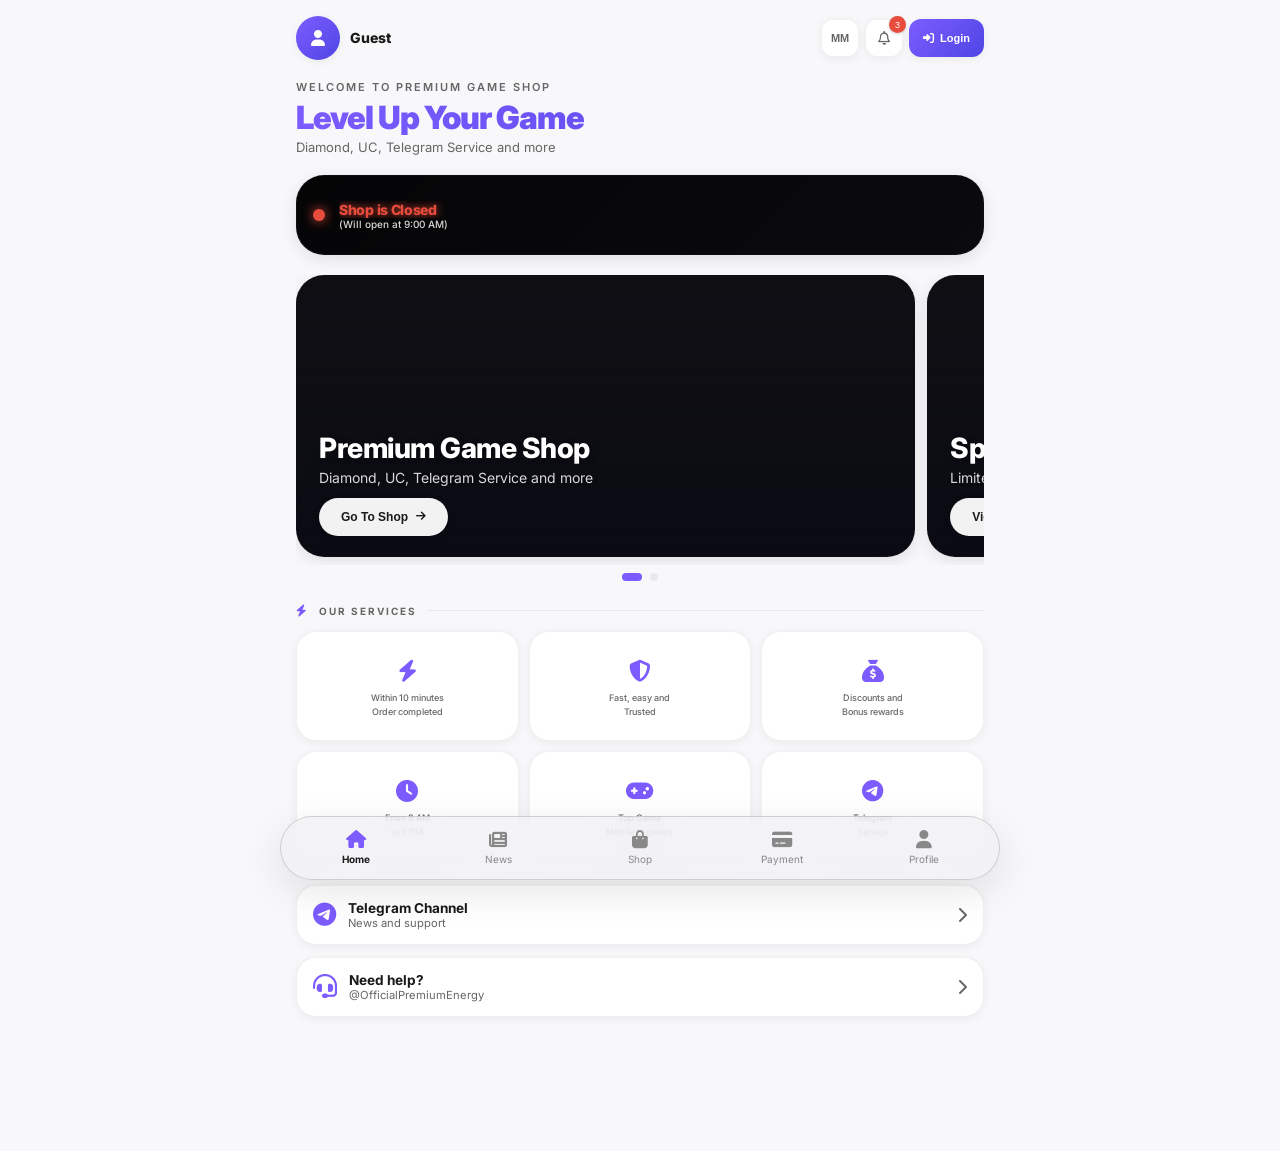
==== index.html @ c460e175 "Update index.html" ====
<!DOCTYPE html>
<html lang="en">
<head>
    <meta charset="UTF-8">
    <meta name="viewport" content="width=device-width, initial-scale=1.0, maximum-scale=1.0, user-scalable=no">
    <title>Premium Game Shop</title>
    <link rel="stylesheet" href="https://cdnjs.cloudflare.com/ajax/libs/font-awesome/6.5.0/css/all.min.css">
    <link href="https://fonts.googleapis.com/css2?family=Inter:wght@400;500;600;700;800;900&family=Noto+Sans+Myanmar:wght@400;500;700&display=swap" rel="stylesheet">
    <style>
        :root {
            --bg-primary: #f8f8fa;
            --bg-card: #ffffff;
            --bg-card-hover: #f5f5f7;
            --text-primary: #1a1a1a;
            --text-secondary: #666666;
            --accent: #7c5cff;
            --success: #2ecc71;
            --danger: #e74c3c;
            --border-color: rgba(0, 0, 0, 0.06);
            --shadow-sm: 0 2px 8px rgba(0, 0, 0, 0.06);
            --shadow-md: 0 4px 16px rgba(0, 0, 0, 0.1);
            --shadow-lg: 0 8px 28px rgba(0, 0, 0, 0.14);
            --radius-sm: 12px;
            --radius-md: 20px;
            --radius-lg: 28px;
            --transition: all 0.3s cubic-bezier(0.4, 0, 0.2, 1);
        }
        * { margin: 0; padding: 0; box-sizing: border-box; }
        body {
            font-family: 'Inter', 'Noto Sans Myanmar', sans-serif;
            background: var(--bg-primary);
            color: var(--text-primary);
            min-height: 100vh;
            padding-bottom: 110px;
            -webkit-tap-highlight-color: transparent;
            overflow-x: hidden;
            -webkit-font-smoothing: antialiased;
            user-select: none;
        }
        .container { max-width: 520px; margin: 0 auto; padding: 16px 16px 0; }

        /* ===== Page Transition Animations ===== */
        .header, .hero, .status-banner, .shop-carousel, .carousel-dots, .section-title, .services-grid, .contact-section {
            opacity: 0;
            transform: translateY(20px);
            animation: fadeInUp 0.6s ease forwards;
        }
        .header { animation-delay: 0.05s; }
        .hero { animation-delay: 0.1s; }
        .status-banner { animation-delay: 0.2s; }
        .shop-carousel { animation-delay: 0.3s; }
        .carousel-dots { animation-delay: 0.35s; }
        .section-title { animation-delay: 0.4s; }
        .services-grid { animation-delay: 0.45s; }
        .contact-section { animation-delay: 0.55s; }

        @keyframes fadeInUp {
            to { opacity: 1; transform: translateY(0); }
        }

        /* ===== Header ===== */
        .header { display: flex; align-items: center; justify-content: space-between; gap: 8px; margin-bottom: 20px; flex-wrap: wrap; }
        .user-area { display: flex; align-items: center; gap: 10px; cursor: pointer; }
        .avatar {
            width: 44px; height: 44px; border-radius: 50%;
            background: linear-gradient(135deg, #7c5cff, #4f46e5);
            display: flex; align-items: center; justify-content: center;
            font-size: 16px; color: #fff; flex-shrink: 0;
            box-shadow: var(--shadow-sm);
        }
        .user-text { display: flex; flex-direction: column; line-height: 1.2; }
        .user-text .name {
            font-weight: 800; font-size: 14px;
            white-space: nowrap; overflow: hidden; text-overflow: ellipsis; max-width: 100px;
        }
        .header-actions { display: flex; align-items: center; gap: 6px; margin-left: auto; }
        .header-btn {
            background: var(--bg-card); border: 1px solid var(--border-color);
            border-radius: 12px; width: 38px; height: 38px;
            display: flex; align-items: center; justify-content: center;
            font-size: 14px; color: var(--text-secondary); cursor: pointer;
            transition: var(--transition); position: relative; text-decoration: none;
            white-space: nowrap; outline: none;
            box-shadow: var(--shadow-sm);
        }
        .header-btn:hover { background: var(--bg-card-hover); color: var(--text-primary); box-shadow: var(--shadow-md); }
        .header-btn:active { transform: scale(0.94); }
        .lang-btn { font-weight: 700; font-size: 11px; }
        .badge {
            position: absolute; top: -4px; right: -4px; background: var(--danger);
            color: #fff; font-size: 9px; width: 17px; height: 17px;
            border-radius: 50%; display: flex; align-items: center; justify-content: center;
            box-shadow: 0 1px 3px rgba(0,0,0,0.2);
        }
        .login-btn {
            background: linear-gradient(135deg, #7c5cff, #4f46e5); color: #fff;
            border: none; border-radius: 12px; height: 38px; padding: 0 14px;
            display: flex; align-items: center; gap: 6px; font-weight: 700;
            font-size: 11px; cursor: pointer; transition: var(--transition); white-space: nowrap;
            box-shadow: var(--shadow-sm);
        }
        .login-btn:hover { background: linear-gradient(135deg, #7c5cff, #6b4fe0); box-shadow: var(--shadow-md); }
        .login-btn:active { transform: scale(0.96); }
        .login-btn.hidden { display: none; }

        /* ===== Hero ===== */
        .hero { text-align: left; margin-bottom: 20px; }
        .hero .welcome {
            font-size: 11px; color: var(--text-secondary); text-transform: uppercase;
            letter-spacing: 2px; font-weight: 600; margin-bottom: 6px;
        }
        .hero h1 {
            font-size: 32px; font-weight: 900; letter-spacing: -1px;
            background: linear-gradient(135deg, #7c5cff, #4f46e5);
            -webkit-background-clip: text; -webkit-text-fill-color: transparent;
            background-clip: text; line-height: 1.1; margin-bottom: 4px;
        }
        .hero .sub { color: var(--text-secondary); font-size: 13px; }

        /* ===== Shop Status Banner ===== */
        .status-banner {
            position: relative; border-radius: var(--radius-lg); overflow: hidden;
            margin-bottom: 20px; padding: 0; background: #0f0f14;
            box-shadow: var(--shadow-md);
            display: flex; align-items: stretch;
            min-height: 80px; border: 1px solid var(--border-color);
        }
        .status-banner .bg-image {
            position: absolute; top: 0; left: 0; right: 0; bottom: 0;
            background-image: url('https://files.catbox.moe/4317os.jpg');
            background-size: cover; background-position: top center;
        }
        .status-banner .overlay {
            position: absolute; top: 0; left: 0; right: 0; bottom: 0;
            background: linear-gradient(135deg, rgba(0,0,0,0.7) 0%, rgba(0,0,0,0.3) 100%);
            z-index: 1;
        }
        .status-content {
            position: relative; z-index: 2; display: flex; align-items: center;
            gap: 14px; padding: 12px 16px; width: 100%;
        }
        .status-light {
            width: 12px; height: 12px; border-radius: 50%; flex-shrink: 0;
            background: currentColor; box-shadow: 0 0 12px currentColor;
            animation: pulse 1.5s ease-in-out infinite;
        }
        .status-banner.open .status-light { color: #2ecc71; }
        .status-banner.closed .status-light { color: #e74c3c; }
        @keyframes pulse {
            0%, 100% { opacity: 1; transform: scale(1); }
            50% { opacity: 0.4; transform: scale(0.8); }
        }
        .status-text { display: flex; flex-direction: column; color: #fff; min-width: 0; }
        .status-text .line1 {
            font-weight: 800; font-size: 14px; letter-spacing: -0.3px;
            text-shadow: 0 0 8px currentColor; white-space: nowrap;
            overflow: hidden; text-overflow: ellipsis;
        }
        .status-banner.open .status-text .line1 { color: #2ecc71; }
        .status-banner.closed .status-text .line1 { color: #e74c3c; }
        .status-text .line2 {
            font-size: 10px; color: rgba(255, 255, 255, 0.85); font-weight: 500;
            text-shadow: 0 1px 3px rgba(0,0,0,0.3); white-space: nowrap;
            overflow: hidden; text-overflow: ellipsis;
        }

        /* ===== Shop Carousel ===== */
        .shop-carousel {
            display: flex;
            overflow-x: auto;
            scroll-snap-type: x mandatory;
            gap: 12px;
            padding-bottom: 8px;
            margin-bottom: 8px;
            scrollbar-width: none;
            -ms-overflow-style: none;
        }
        .shop-carousel::-webkit-scrollbar { display: none; }
        .shop-slide {
            scroll-snap-align: center;
            flex-shrink: 0;
            width: 90%;
            position: relative;
            border-radius: var(--radius-lg);
            overflow: hidden;
            aspect-ratio: 1.8 / 1;
            background: #0f0f14;
            border: 1px solid var(--border-color);
            box-shadow: var(--shadow-md);
            transition: box-shadow 0.3s ease, transform 0.2s ease;
            display: flex;
            flex-direction: column;
            justify-content: flex-end;
        }
        .shop-slide:active { transform: scale(0.98); box-shadow: var(--shadow-sm); }
        .shop-slide .card-bg {
            position: absolute; top: 0; left: 0; right: 0; bottom: 0;
            background-size: cover;
            background-position: top center;
            transition: transform 0.3s ease;
            will-change: transform;
        }
        .shop-slide:active .card-bg { transform: scale(1.05); }
        .shop-slide .overlay {
            position: absolute; top: 0; left: 0; right: 0; bottom: 0;
            background: linear-gradient(to top, rgba(10,10,20,0.85) 0%, rgba(10,10,20,0.4) 40%, rgba(10,10,20,0.1) 70%, transparent 100%);
            z-index: 1; pointer-events: none;
        }
        .shop-slide .card-content {
            position: relative; z-index: 2; padding: 20px 22px; width: 100%;
            pointer-events: none;
        }
        .shop-slide .card-content h2 {
            color: #fff; font-size: 22px; font-weight: 800; letter-spacing: -0.5px;
            margin-bottom: 4px; text-shadow: 0 2px 8px rgba(0,0,0,0.3);
            white-space: nowrap; overflow: hidden; text-overflow: ellipsis;
        }
        .shop-slide .card-content p {
            color: rgba(255,255,255,0.85); font-size: 12px; margin-bottom: 12px;
            text-shadow: 0 1px 4px rgba(0,0,0,0.3);
            white-space: nowrap; overflow: hidden; text-overflow: ellipsis;
        }
        .shop-btn {
            display: inline-flex; align-items: center; gap: 8px;
            background: rgba(255,255,255,0.95); color: #1a1a1a; border: none;
            padding: 12px 22px; border-radius: 100px; font-weight: 700;
            font-size: 12px; cursor: pointer; transition: var(--transition);
            text-decoration: none; box-shadow: 0 2px 8px rgba(0,0,0,0.1);
            pointer-events: auto;
            white-space: nowrap;
        }
        .shop-btn:hover { background: #ffffff; }
        .shop-btn:active { transform: scale(0.97); box-shadow: 0 1px 4px rgba(0,0,0,0.08); }
        .shop-btn i { font-size: 11px; transition: transform 0.3s ease; }
        .shop-slide:active .shop-btn i { transform: translateX(4px); }

        .carousel-dots {
            display: flex; justify-content: center; gap: 8px; margin-bottom: 24px;
        }
        .carousel-dots .dot {
            width: 8px; height: 8px; border-radius: 50%;
            background: var(--border-color); transition: var(--transition);
        }
        .carousel-dots .dot.active {
            background: var(--accent);
            width: 20px;
            border-radius: 10px;
        }

        /* ===== Services ===== */
        .section-title {
            font-size: 10px; font-weight: 700; color: var(--text-secondary);
            text-transform: uppercase; letter-spacing: 2px; margin-bottom: 14px;
            display: flex; align-items: center; gap: 10px;
        }
        .section-title::after { content: ''; flex: 1; height: 1px; background: var(--border-color); }
        .section-title i { color: var(--accent); font-size: 12px; }
        .services-grid {
            display: grid; grid-template-columns: repeat(3, 1fr);
            gap: 10px; margin-bottom: 24px;
        }
        .service-card {
            background: var(--bg-card); border: 1px solid var(--border-color);
            border-radius: var(--radius-md); padding: 18px 10px 14px; text-align: center;
            cursor: pointer; transition: var(--transition); display: flex;
            flex-direction: column; align-items: center; justify-content: center;
            gap: 8px; min-height: 110px;
            box-shadow: var(--shadow-sm);
            overflow: hidden;
            min-width: 0;
        }
        .service-card:hover { background: var(--bg-card-hover); transform: translateY(-2px); box-shadow: var(--shadow-md); }
        .service-card:active { transform: translateY(0); box-shadow: var(--shadow-sm); }
        .service-card .icon { font-size: 22px; color: var(--accent); }
        .service-card .label {
            display: flex;
            flex-direction: column;
            align-items: center;
            justify-content: center;
            gap: 2px;
            font-size: 9px;
            color: var(--text-secondary);
            font-weight: 500;
            line-height: 1.3;
            text-align: center;
        }
        .service-card .label span {
            display: block;
            white-space: nowrap;
            overflow: hidden;
            text-overflow: ellipsis;
            max-width: 100%;
        }

        /* ===== Contact Section ===== */
        .contact-section {
            display: flex;
            flex-direction: column;
            gap: 12px;
            margin-bottom: 24px;
        }
        .contact-card {
            background: var(--bg-card);
            border: 1px solid var(--border-color);
            border-radius: var(--radius-md);
            padding: 14px 16px;
            display: flex;
            align-items: center;
            gap: 12px;
            box-shadow: var(--shadow-sm);
            transition: var(--transition);
            text-decoration: none;
            color: var(--text-primary);
            cursor: pointer;
        }
        .contact-card:hover { background: var(--bg-card-hover); box-shadow: var(--shadow-md); transform: translateY(-2px); }
        .contact-card .icon { font-size: 1.5rem; color: var(--accent); flex-shrink: 0; }
        .contact-card .info { flex: 1; min-width: 0; }
        .contact-card .info .title { font-size: 0.85rem; font-weight: 700; color: var(--text-primary); }
        .contact-card .info .desc { font-size: 0.7rem; color: var(--text-secondary); }
        .contact-card .arrow { color: var(--text-secondary); font-size: 1rem; }

        /* ===== Bottom Navigation (Glass with full border) ===== */
        .bottom-nav {
            position: fixed;
            bottom: 20px;
            left: 50%;
            transform: translateX(-50%);
            width: calc(100% - 32px);
            max-width: 520px;
            background: rgba(240, 240, 245, 0.75);
            backdrop-filter: blur(25px);
            -webkit-backdrop-filter: blur(25px);
            border: 1px solid rgba(0, 0, 0, 0.15);
            border-radius: 32px;
            display: flex;
            align-items: center;
            justify-content: center;
            padding: 6px 4px;
            z-index: 100;
            box-shadow: 0 12px 40px rgba(0, 0, 0, 0.1);
        }
        .nav-item {
            flex: 1 1 0;
            min-width: 0;
            display: flex;
            flex-direction: column;
            align-items: center;
            justify-content: center;
            gap: 4px;
            color: #888;
            text-decoration: none;
            padding: 8px 0;
            border-radius: 20px;
            transition: var(--transition);
            font-size: 10px;
            border: none;
            background: none;
            cursor: pointer;
            position: relative;
        }
        .nav-item i { font-size: 18px; }
        .nav-item.active { color: #1a1a1a; font-weight: 700; background: none; }
        .nav-item.active i { color: var(--accent); }

        /* ===== Modal ===== */
        .modal-overlay {
            display: none; position: fixed; top: 0; left: 0; right: 0; bottom: 0;
            background: rgba(0,0,0,0.4); backdrop-filter: blur(4px);
            z-index: 200; align-items: flex-end; justify-content: center;
        }
        .modal-overlay.active { display: flex; }
        .modal-sheet {
            background: var(--bg-card); width: 100%; max-width: 520px;
            border-radius: 28px 28px 0 0; padding: 12px 20px 20px; animation: slideUp 0.3s ease;
            box-shadow: 0 -4px 20px rgba(0,0,0,0.1);
            transition: transform 0.3s ease;
        }
        @keyframes slideUp { from { transform: translateY(100%); } to { transform: translateY(0); } }
        .modal-handle {
            width: 40px; height: 4px; background: var(--text-secondary);
            border-radius: 2px; margin: 0 auto 12px; cursor: grab;
        }
        .auth-tabs { display: flex; gap: 10px; margin-bottom: 20px; }
        .auth-tab {
            flex: 1; text-align: center; padding: 10px; border-radius: 12px;
            font-weight: 700; cursor: pointer; background: var(--bg-card-hover);
            color: var(--text-secondary); border: none; font-size: 13px; transition: var(--transition);
        }
        .auth-tab.active { background: linear-gradient(135deg, #7c5cff, #4f46e5); color: #fff; box-shadow: var(--shadow-sm); }
        .form-group { margin-bottom: 12px; }
        .form-group label { display: block; font-size: 11px; color: var(--text-secondary); margin-bottom: 4px; }
        .form-group input {
            width: 100%; padding: 12px; border-radius: 12px; border: 1px solid var(--border-color);
            background: var(--bg-primary); color: var(--text-primary); outline: none;
            font-size: 13px; transition: var(--transition);
            box-shadow: inset 0 1px 2px rgba(0,0,0,0.03);
        }
        .form-group input:focus {
            border-color: var(--accent); box-shadow: 0 0 0 3px rgba(124,92,255,0.1);
        }
        .btn-submit {
            width: 100%; padding: 13px; border: none; border-radius: 12px;
            background: linear-gradient(135deg, #7c5cff, #4f46e5); color: #fff;
            font-weight: 700; cursor: pointer; margin-top: 8px; font-size: 13px;
            box-shadow: var(--shadow-sm);
        }
        .btn-submit:hover { background: linear-gradient(135deg, #7c5cff, #6b4fe0); box-shadow: var(--shadow-md); }
        .btn-submit:active { transform: scale(0.98); box-shadow: 0 1px 2px rgba(0,0,0,0.1); }
        .forgot-link { text-align: right; margin-top: -6px; margin-bottom: 8px; }
        .forgot-link a { color: var(--accent); font-size: 10px; text-decoration: none; cursor: pointer; }
        .switch-link { text-align: center; margin-top: 12px; font-size: 11px; color: var(--text-secondary); }
        .switch-link a { color: var(--accent); text-decoration: none; cursor: pointer; }

        /* Desktop */
        @media (min-width: 768px) {
            .container { max-width: 720px; }
            .shop-slide { aspect-ratio: 2.2 / 1; }
            .shop-slide .card-content h2 { font-size: 28px; }
            .shop-slide .card-content p { font-size: 14px; }
            .bottom-nav { max-width: 720px; }
        }
    </style>
</head>
<body>
    <div class="container">
        <!-- Header -->
        <header class="header">
            <div class="user-area" id="userArea">
                <div class="avatar" id="avatar"><i class="fa-solid fa-user"></i></div>
                <div class="user-text">
                    <span class="name" id="userName" data-i18n="guest">Guest</span>
                </div>
            </div>
            <div class="header-actions">
                <button class="header-btn lang-btn" id="langToggle">MM</button>
                <button class="header-btn" id="notiBtn"><i class="fa-regular fa-bell"></i><span class="badge">3</span></button>
                <button class="login-btn" id="loginBtn"><i class="fa-solid fa-right-to-bracket"></i><span data-i18n="loginBtnHeader">Login</span></button>
            </div>
        </header>

        <!-- Hero -->
        <div class="hero">
            <p class="welcome" data-i18n="welcomeHero">Welcome To Premium Game Shop</p>
            <h1>Level Up Your Game</h1>
            <p class="sub" data-i18n="heroSub">Diamond, UC, Telegram Service and more</p>
        </div>

        <!-- Shop Status Banner -->
        <div class="status-banner open" id="statusBanner">
            <div class="bg-image"></div>
            <div class="overlay"></div>
            <div class="status-content">
                <span class="status-light"></span>
                <div class="status-text">
                    <span class="line1" id="statusLine1" data-i18n="statusOpenLine1">Shop is Open</span>
                    <span class="line2" id="statusLine2" data-i18n="statusOpenLine2">(Open from 9:00 AM to 9:00 PM)</span>
                </div>
            </div>
        </div>

        <!-- Shop Carousel -->
        <div class="shop-carousel" id="shopCarousel">
            <div class="shop-slide">
                <div class="card-bg" style="background-image: url('https://files.catbox.moe/b66gyb.jpg');"></div>
                <div class="overlay"></div>
                <div class="card-content">
                    <h2 data-i18n="shopCardTitle">Premium Game Shop</h2>
                    <p data-i18n="shopCardDesc">Diamond, UC, Telegram Service and more</p>
                    <button class="shop-btn" onclick="location.href='shop.html'">
                        <span data-i18n="goShopBtn">Go To Shop</span>
                        <i class="fa-solid fa-arrow-right"></i>
                    </button>
                </div>
            </div>
            <div class="shop-slide">
                <div class="card-bg" style="background-image: url('https://files.catbox.moe/4317os.jpg');"></div>
                <div class="overlay"></div>
                <div class="card-content">
                    <h2 data-i18n="offersTitle">Special Offers</h2>
                    <p data-i18n="offersDesc">Limited-time deals & discounts</p>
                    <button class="shop-btn" onclick="location.href='offers.html'">
                        <span data-i18n="viewOffersBtn">View Offers</span>
                        <i class="fa-solid fa-arrow-right"></i>
                    </button>
                </div>
            </div>
        </div>

        <div class="carousel-dots" id="carouselDots">
            <span class="dot active"></span>
            <span class="dot"></span>
        </div>

        <!-- Services -->
        <div class="section-title"><i class="fa-solid fa-bolt"></i> <span data-i18n="servicesTitle">Our Services</span></div>
        <div class="services-grid">
            <div class="service-card">
                <span class="icon"><i class="fa-solid fa-bolt"></i></span>
                <div class="label">
                    <span data-i18n="s1Line1">Within 10 minutes</span>
                    <span data-i18n="s1Line2">Order completed</span>
                </div>
            </div>
            <div class="service-card">
                <span class="icon"><i class="fa-solid fa-shield-halved"></i></span>
                <div class="label">
                    <span data-i18n="s2Line1">Fast, easy and</span>
                    <span data-i18n="s2Line2">Trusted</span>
                </div>
            </div>
            <div class="service-card">
                <span class="icon"><i class="fa-solid fa-sack-dollar"></i></span>
                <div class="label">
                    <span data-i18n="s3Line1">Discounts and</span>
                    <span data-i18n="s3Line2">Bonus rewards</span>
                </div>
            </div>
            <div class="service-card">
                <span class="icon"><i class="fa-solid fa-clock"></i></span>
                <div class="label">
                    <span data-i18n="s4Line1">From 9 AM</span>
                    <span data-i18n="s4Line2">to 9 PM</span>
                </div>
            </div>
            <div class="service-card">
                <span class="icon"><i class="fa-solid fa-gamepad"></i></span>
                <div class="label">
                    <span data-i18n="s5Line1">Top Game</span>
                    <span data-i18n="s5Line2">Mobile Legends</span>
                </div>
            </div>
            <div class="service-card">
                <span class="icon"><i class="fa-brands fa-telegram"></i></span>
                <div class="label">
                    <span data-i18n="s6Line1">Telegram</span>
                    <span data-i18n="s6Line2">Service</span>
                </div>
            </div>
        </div>

        <!-- Contact Section -->
        <div class="contact-section">
            <a href="https://t.me/Premium_GameShop" target="_blank" class="contact-card">
                <span class="icon"><i class="fa-brands fa-telegram"></i></span>
                <div class="info">
                    <div class="title" data-i18n="telegramChannelTitle">Telegram Channel</div>
                    <div class="desc" data-i18n="telegramChannelDesc">News and support</div>
                </div>
                <span class="arrow"><i class="fa-solid fa-chevron-right"></i></span>
            </a>
            <a href="https://t.me/OfficialPremiumEnergy" target="_blank" class="contact-card">
                <span class="icon"><i class="fa-solid fa-headset"></i></span>
                <div class="info">
                    <div class="title" data-i18n="supportTitle">Need help?</div>
                    <div class="desc">@OfficialPremiumEnergy</div>
                </div>
                <span class="arrow"><i class="fa-solid fa-chevron-right"></i></span>
            </a>
        </div>
    </div>

    <!-- Bottom Navigation -->
    <nav class="bottom-nav">
        <a href="index.html" class="nav-item active"><i class="fa-solid fa-house"></i><span data-i18n="navHome">Home</span></a>
        <a href="news.html" class="nav-item"><i class="fa-solid fa-newspaper"></i><span data-i18n="navNews">News</span></a>
        <a href="shop.html" class="nav-item"><i class="fa-solid fa-bag-shopping"></i><span data-i18n="navShop">Shop</span></a>
        <a href="payment.html" class="nav-item"><i class="fa-solid fa-credit-card"></i><span data-i18n="navPayment">Payment</span></a>
        <a href="profile.html" class="nav-item"><i class="fa-solid fa-user"></i><span data-i18n="navProfile">Profile</span></a>
    </nav>

    <!-- Auth Modal -->
    <div class="modal-overlay" id="authModal">
        <div class="modal-sheet">
            <div class="modal-handle" id="authHandle"></div>
            <h2 id="authTitle" style="font-size:16px; text-align:center; margin-bottom:8px;" data-i18n="loginTitle">Login to your account</h2>
            <div class="auth-tabs">
                <button class="auth-tab active" data-tab="login" data-i18n="loginTab">Login</button>
                <button class="auth-tab" data-tab="register" data-i18n="registerTab">Register</button>
            </div>
            <div id="loginForm">
                <div class="form-group">
                    <label data-i18n="emailPhoneLabel">Email / Phone / Username</label>
                    <input type="text" id="loginIdentifier" placeholder="Enter email, phone or username" data-i18n="loginIdentifierPlaceholder">
                </div>
                <div class="form-group">
                    <label data-i18n="passwordLabel">Password</label>
                    <input type="password" id="loginPassword" placeholder="Enter password" data-i18n="passwordPlaceholder">
                </div>
                <div class="forgot-link"><a onclick="openForgotModal()" data-i18n="forgotPassword">Forgot Password?</a></div>
                <button class="btn-submit" onclick="handleLogin()" data-i18n="loginBtn">Login</button>
                <div class="switch-link"><span data-i18n="switchToRegister">Don't have an account? <a onclick="switchAuthTab('register')">Register</a></span></div>
            </div>
            <div id="registerForm" style="display:none;">
                <div class="form-group">
                    <label data-i18n="usernameLabel">Username</label>
                    <input type="text" id="regUsername" placeholder="Choose a username" data-i18n="regUsernamePlaceholder">
                </div>
                <div class="form-group">
                    <label data-i18n="emailLabel">Email</label>
                    <input type="email" id="regEmail" placeholder="Enter email (optional)" data-i18n="regEmailPlaceholder">
                </div>
                <div class="form-group">
                    <label data-i18n="phoneLabel">Phone</label>
                    <input type="tel" id="regPhone" placeholder="Enter phone (optional)" data-i18n="regPhonePlaceholder">
                </div>
                <div class="form-group">
                    <label data-i18n="passwordLabel">Password</label>
                    <input type="password" id="regPassword" placeholder="At least 4 characters" data-i18n="regPasswordPlaceholder">
                </div>
                <div class="form-group">
                    <label data-i18n="confirmPasswordLabel">Confirm Password</label>
                    <input type="password" id="regConfirm" placeholder="Re-enter password" data-i18n="regConfirmPlaceholder">
                </div>
                <button class="btn-submit" onclick="handleRegister()" data-i18n="registerBtn">Register</button>
                <div class="switch-link"><span data-i18n="switchToLogin">Already have an account? <a onclick="switchAuthTab('login')">Login</a></span></div>
            </div>
        </div>
    </div>

    <!-- Forgot Password Modal -->
    <div class="modal-overlay" id="forgotModal">
        <div class="modal-sheet">
            <div class="modal-handle" id="forgotHandle"></div>
            <h2 style="font-size:16px; text-align:center; margin-bottom:8px;" data-i18n="forgotTitle">Forgot Password</h2>
            <div id="forgotStep1">
                <div class="form-group">
                    <label data-i18n="forgotIdentifyLabel">Enter your email, phone or username</label>
                    <input type="text" id="forgotIdentifier" placeholder="Email / Phone / Username" data-i18n="forgotIdentifyPlaceholder">
                </div>
                <button class="btn-submit" onclick="sendOTP()" data-i18n="sendOTP">Send OTP</button>
            </div>
            <div id="forgotStep2" style="display:none;">
                <div class="form-group">
                    <label data-i18n="otpLabel">Enter OTP</label>
                    <input type="text" id="otpInput" placeholder="6-digit code" data-i18n="otpPlaceholder">
                </div>
                <div class="form-group">
                    <label data-i18n="newPasswordLabel">New Password</label>
                    <input type="password" id="newPassword" placeholder="Enter new password" data-i18n="newPasswordPlaceholder">
                </div>
                <button class="btn-submit" onclick="resetPassword()" data-i18n="resetPasswordBtn">Reset Password</button>
            </div>
        </div>
    </div>

    <script>
        const I18N = {
            en: {
                guest: "Guest",
                loginBtnHeader: "Login",
                welcomeHero: "Welcome To Premium Game Shop",
                heroSub: "Diamond, UC, Telegram Service and more",
                statusOpenLine1: "Shop is Open",
                statusOpenLine2: "(Open from 9:00 AM to 9:00 PM)",
                statusClosedLine1: "Shop is Closed",
                statusClosedLine2: "(Will open at 9:00 AM)",
                shopCardTitle: "Premium Game Shop",
                shopCardDesc: "Diamond, UC, Telegram Service and more",
                goShopBtn: "Go To Shop",
                offersTitle: "Special Offers",
                offersDesc: "Limited-time deals & discounts",
                viewOffersBtn: "View Offers",
                servicesTitle: "Our Services",
                s1Line1: "Within 10 minutes",
                s1Line2: "Order completed",
                s2Line1: "Fast, easy and",
                s2Line2: "Trusted",
                s3Line1: "Discounts and",
                s3Line2: "Bonus rewards",
                s4Line1: "From 9 AM",
                s4Line2: "to 9 PM",
                s5Line1: "Top Game",
                s5Line2: "Mobile Legends",
                s6Line1: "Telegram",
                s6Line2: "Service",
                telegramChannelTitle: "Telegram Channel",
                telegramChannelDesc: "News and support",
                supportTitle: "Need help?",
                navHome: "Home",
                navNews: "News",
                navShop: "Shop",
                navPayment: "Payment",
                navProfile: "Profile",
                loginTitle: "Login to your account",
                registerTitle: "Create an account",
                loginTab: "Login",
                registerTab: "Register",
                emailPhoneLabel: "Email / Phone / Username",
                loginIdentifierPlaceholder: "Enter email, phone or username",
                passwordLabel: "Password",
                passwordPlaceholder: "Enter password",
                forgotPassword: "Forgot Password?",
                loginBtn: "Login",
                registerBtn: "Register",
                switchToRegister: "Don't have an account? Register",
                switchToLogin: "Already have an account? Login",
                usernameLabel: "Username",
                emailLabel: "Email",
                phoneLabel: "Phone",
                confirmPasswordLabel: "Confirm Password",
                regUsernamePlaceholder: "Choose a username",
                regEmailPlaceholder: "Enter email (optional)",
                regPhonePlaceholder: "Enter phone (optional)",
                regPasswordPlaceholder: "At least 4 characters",
                regConfirmPlaceholder: "Re-enter password",
                forgotTitle: "Forgot Password",
                forgotIdentifyLabel: "Enter your email, phone or username",
                forgotIdentifyPlaceholder: "Email / Phone / Username",
                sendOTP: "Send OTP",
                otpLabel: "Enter OTP",
                otpPlaceholder: "6-digit code",
                newPasswordLabel: "New Password",
                newPasswordPlaceholder: "Enter new password",
                resetPasswordBtn: "Reset Password"
            },
            my: {
                guest: "ဧည့်သည်",
                loginBtnHeader: "လော့အင်",
                welcomeHero: "Premium Game Shop မှ ကြိုဆိုပါသည်",
                heroSub: "Diamond, UC, Telegram Service and more",
                statusOpenLine1: "ဆိုင်ဖွင့်ပါသည်",
                statusOpenLine2: "(မနက် ၉ နာရီမှ ည ၉ နာရီအတွင်းသာ)",
                statusClosedLine1: "ဆိုင်ပိတ်ပါသည်",
                statusClosedLine2: "(မနက် ၉ နာရီထိုးမှသာ ပြန်လည်ဖွင့်ပါမည်)",
                shopCardTitle: "Premium Game Shop",
                shopCardDesc: "Diamond, UC, Telegram Service and more",
                goShopBtn: "ဆိုင်သို့သွားမည်",
                offersTitle: "အထူးကမ်းလှမ်းချက်များ",
                offersDesc: "အချိန်အကန့်အသတ်ဖြင့် လျှော့စျေးများ",
                viewOffersBtn: "ကြည့်မည်",
                servicesTitle: "ကျွန်ုပ်တို့၏ ဝန်ဆောင်မှုများ",
                s1Line1: "၁၀ မိနစ်အတွင်း",
                s1Line2: "အော်ဒါပြီးမြောက်",
                s2Line1: "လျှင်မြန်လွယ်ကူပြီး",
                s2Line2: "ယုံကြည်စိတ်ချရ",
                s3Line1: "လျှော့ဈေးများနှင့်",
                s3Line2: "အပိုးဆုများ",
                s4Line1: "မနက် ၉ နာရီမှ",
                s4Line2: "ည ၉ နာရီ အတွင်း",
                s5Line1: "Top Game",
                s5Line2: "Mobile Legends",
                s6Line1: "Telegram",
                s6Line2: "Service",
                telegramChannelTitle: "Telegram Channel",
                telegramChannelDesc: "သတင်းများနှင့် အကူအညီရယူပါ",
                supportTitle: "အကူအညီလိုပါသလား?",
                navHome: "ပင်မ",
                navNews: "သတင်းများ",
                navShop: "ဆိုင်",
                navPayment: "ငွေပေးချေ",
                navProfile: "ပရိုဖိုင်",
                loginTitle: "သင့်အကောင့်ကို ဝင်ရောက်ပါ",
                registerTitle: "အကောင့်တစ်ခု ပြုလုပ်ပါ",
                loginTab: "လော့အင်",
                registerTab: "မှတ်ပုံတင်မည်",
                emailPhoneLabel: "အီးမေးလ် / ဖုန်း / အသုံးပြုသူအမည်",
                loginIdentifierPlaceholder: "အီးမေးလ်၊ ဖုန်း သို့မဟုတ် အသုံးပြုသူအမည် ထည့်ပါ",
                passwordLabel: "စကားဝှက်",
                passwordPlaceholder: "စကားဝှက်ထည့်ပါ",
                forgotPassword: "စကားဝှက်မေ့နေပါသလား?",
                loginBtn: "လော့အင်",
                registerBtn: "မှတ်ပုံတင်မည်",
                switchToRegister: "အကောင့်မရှိသေးဘူး? မှတ်ပုံတင်မည်",
                switchToLogin: "အကောင့်ရှိပြီးသား? လော့အင်",
                usernameLabel: "အသုံးပြုသူအမည်",
                emailLabel: "အီးမေးလ်",
                phoneLabel: "ဖုန်းနံပါတ်",
                confirmPasswordLabel: "စကားဝှက် အတည်ပြုပါ",
                regUsernamePlaceholder: "အသုံးပြုသူအမည်ရွေးပါ",
                regEmailPlaceholder: "အီးမေးလ်ထည့်ပါ (မထည့်လည်းရ)",
                regPhonePlaceholder: "ဖုန်းနံပါတ်ထည့်ပါ (မထည့်လည်းရ)",
                regPasswordPlaceholder: "အနည်းဆုံး ၄ လုံး",
                regConfirmPlaceholder: "စကားဝှက်ပြန်ထည့်ပါ",
                forgotTitle: "စကားဝှက်မေ့နေပါသလား?",
                forgotIdentifyLabel: "အီးမေးလ်၊ ဖုန်း သို့မဟုတ် အသုံးပြုသူအမည် ထည့်ပါ",
                forgotIdentifyPlaceholder: "အီးမေးလ် / ဖုန်း / အသုံးပြုသူအမည်",
                sendOTP: "OTP ပို့မည်",
                otpLabel: "OTP ကုဒ်ထည့်ပါ",
                otpPlaceholder: "၆ လုံးကုဒ်",
                newPasswordLabel: "စကားဝှက်အသစ်",
                newPasswordPlaceholder: "စကားဝှက်အသစ်ထည့်ပါ",
                resetPasswordBtn: "စကားဝှက်ပြောင်းမည်"
            }
        };

        let currentLang = localStorage.getItem('lang') || 'en';
        let currentUser = JSON.parse(localStorage.getItem('currentUser') || 'null');

        function applyLanguage() {
            document.querySelectorAll('[data-i18n]').forEach(el => {
                const key = el.getAttribute('data-i18n');
                if (I18N[currentLang][key]) {
                    if (el.tagName === 'INPUT' && el.placeholder !== undefined) {
                        el.placeholder = I18N[currentLang][key];
                    } else {
                        el.textContent = I18N[currentLang][key];
                    }
                }
            });
            updateShopStatus();
            updateUserUI();
        }

        function updateShopStatus() {
            const now = new Date();
            const min = now.getHours() * 60 + now.getMinutes();
            const banner = document.getElementById('statusBanner');
            const line1 = document.getElementById('statusLine1');
            const line2 = document.getElementById('statusLine2');
            if (min >= 540 && min < 1260) {
                banner.className = 'status-banner open';
                line1.textContent = I18N[currentLang].statusOpenLine1;
                line2.textContent = I18N[currentLang].statusOpenLine2;
            } else {
                banner.className = 'status-banner closed';
                line1.textContent = I18N[currentLang].statusClosedLine1;
                line2.textContent = I18N[currentLang].statusClosedLine2;
            }
        }

        function updateUserUI() {
            const avatar = document.getElementById('avatar');
            const userName = document.getElementById('userName');
            const loginBtn = document.getElementById('loginBtn');
            if (currentUser) {
                avatar.innerHTML = currentUser.username.charAt(0).toUpperCase();
                userName.textContent = currentUser.username;
                loginBtn.classList.add('hidden');
            } else {
                avatar.innerHTML = '<i class="fa-solid fa-user"></i>';
                userName.textContent = I18N[currentLang].guest;
                loginBtn.classList.remove('hidden');
            }
        }

        // Carousel dots update
        const carousel = document.getElementById('shopCarousel');
        const dots = document.querySelectorAll('#carouselDots .dot');
        carousel.addEventListener('scroll', function() {
            const scrollLeft = carousel.scrollLeft;
            const slideWidth = carousel.querySelector('.shop-slide').offsetWidth + 12;
            const index = Math.round(scrollLeft / slideWidth);
            dots.forEach((dot, i) => {
                dot.classList.toggle('active', i === index);
            });
        });

        // Modal drag-to-close and body scroll lock
        function lockScroll() { document.body.style.overflow = 'hidden'; }
        function unlockScroll() { document.body.style.overflow = ''; }

        function enableDragClose(modalId, handleId) {
            const modal = document.getElementById(modalId);
            const sheet = modal.querySelector('.modal-sheet');
            const handle = document.getElementById(handleId);
            let startY = 0, currentY = 0, isDragging = false;

            handle.addEventListener('mousedown', (e) => {
                isDragging = true;
                startY = e.clientY;
                sheet.style.transition = 'none';
                e.preventDefault();
            });
            document.addEventListener('mousemove', (e) => {
                if (!isDragging) return;
                currentY = e.clientY;
                let dy = currentY - startY;
                if (dy > 0) sheet.style.transform = `translateY(${dy}px)`;
            });
            document.addEventListener('mouseup', () => {
                if (!isDragging) return;
                isDragging = false;
                let dy = currentY - startY;
                sheet.style.transition = 'transform 0.3s ease';
                if (dy > 100) {
                    modal.classList.remove('active');
                    unlockScroll();
                    sheet.style.transform = '';
                } else {
                    sheet.style.transform = '';
                }
            });

            handle.addEventListener('touchstart', (e) => {
                isDragging = true;
                startY = e.touches[0].clientY;
                sheet.style.transition = 'none';
            });
            document.addEventListener('touchmove', (e) => {
                if (!isDragging) return;
                currentY = e.touches[0].clientY;
                let dy = currentY - startY;
                if (dy > 0) sheet.style.transform = `translateY(${dy}px)`;
            });
            document.addEventListener('touchend', () => {
                if (!isDragging) return;
                isDragging = false;
                let dy = currentY - startY;
                sheet.style.transition = 'transform 0.3s ease';
                if (dy > 100) {
                    modal.classList.remove('active');
                    unlockScroll();
                    sheet.style.transform = '';
                } else {
                    sheet.style.transform = '';
                }
            });
        }

        enableDragClose('authModal', 'authHandle');
        enableDragClose('forgotModal', 'forgotHandle');

        // Auth modal functions
        function openAuth() {
            lockScroll();
            document.getElementById('authModal').classList.add('active');
            switchAuthTab('login');
        }
        function closeAuth() {
            document.getElementById('authModal').classList.remove('active');
            unlockScroll();
        }
        function switchAuthTab(tab) {
            document.querySelectorAll('.auth-tab').forEach(t => t.classList.remove('active'));
            document.querySelector(`.auth-tab[data-tab="${tab}"]`).classList.add('active');
            document.getElementById('loginForm').style.display = tab === 'login' ? 'block' : 'none';
            document.getElementById('registerForm').style.display = tab === 'register' ? 'block' : 'none';
            const title = document.getElementById('authTitle');
            title.textContent = tab === 'login' ? I18N[currentLang].loginTitle : I18N[currentLang].registerTitle;
        }

        function handleRegister() {
            const username = document.getElementById('regUsername').value.trim();
            const email = document.getElementById('regEmail').value.trim();
            const phone = document.getElementById('regPhone').value.trim();
            const password = document.getElementById('regPassword').value;
            const confirm = document.getElementById('regConfirm').value;
            if (!username || !password) return alert('Username and password required');
            if (password.length < 4) return alert('Password must be at least 4 characters');
            if (password !== confirm) return alert('Passwords do not match');
            const users = JSON.parse(localStorage.getItem('users') || '{}');
            if (users[username]) return alert('Username already exists');
            users[username] = { username, email, phone, password };
            localStorage.setItem('users', JSON.stringify(users));
            currentUser = users[username];
            localStorage.setItem('currentUser', JSON.stringify(currentUser));
            closeAuth();
            updateUserUI();
            alert('Registration successful!');
        }

        function handleLogin() {
            const identifier = document.getElementById('loginIdentifier').value.trim();
            const password = document.getElementById('loginPassword').value;
            if (!identifier || !password) return alert('Please fill all fields');
            const users = JSON.parse(localStorage.getItem('users') || '{}');
            let found = null;
            for (const key in users) {
                const u = users[key];
                if (u.username === identifier || u.email === identifier || u.phone === identifier) {
                    if (u.password === password) {
                        found = u;
                        break;
                    }
                }
            }
            if (found) {
                currentUser = found;
                localStorage.setItem('currentUser', JSON.stringify(currentUser));
                closeAuth();
                updateUserUI();
                alert('Login successful!');
            } else {
                alert('Invalid credentials');
            }
        }

        function openForgotModal() {
            lockScroll();
            closeAuth();
            document.getElementById('forgotModal').classList.add('active');
            document.getElementById('forgotStep1').style.display = 'block';
            document.getElementById('forgotStep2').style.display = 'none';
        }
        function closeForgot() {
            document.getElementById('forgotModal').classList.remove('active');
            unlockScroll();
        }
        function sendOTP() {
            const identifier = document.getElementById('forgotIdentifier').value.trim();
            if (!identifier) return alert('Enter identifier');
            const users = JSON.parse(localStorage.getItem('users') || '{}');
            let found = null;
            for (const key in users) {
                const u = users[key];
                if (u.username === identifier || u.email === identifier || u.phone === identifier) {
                    found = u;
                    break;
                }
            }
            if (!found) return alert('Account not found');
            const otp = Math.floor(100000 + Math.random() * 900000).toString();
            alert('Your OTP: ' + otp);
            window.tempUser = found;
            window.tempOTP = otp;
            document.getElementById('forgotStep1').style.display = 'none';
            document.getElementById('forgotStep2').style.display = 'block';
        }
        function resetPassword() {
            const otp = document.getElementById('otpInput').value.trim();
            const newPass = document.getElementById('newPassword').value;
            if (otp !== window.tempOTP) return alert('Invalid OTP');
            if (newPass.length < 4) return alert('Password too short');
            const users = JSON.parse(localStorage.getItem('users') || '{}');
            users[window.tempUser.username].password = newPass;
            localStorage.setItem('users', JSON.stringify(users));
            closeForgot();
            alert('Password reset successful!');
        }

        // Event listeners
        document.getElementById('langToggle').addEventListener('click', function() {
            currentLang = currentLang === 'en' ? 'my' : 'en';
            localStorage.setItem('lang', currentLang);
            this.textContent = currentLang === 'en' ? 'MM' : 'EN';
            applyLanguage();
        });
        document.getElementById('langToggle').textContent = currentLang === 'en' ? 'MM' : 'EN';

        document.getElementById('loginBtn').addEventListener('click', openAuth);
        document.getElementById('userArea').addEventListener('click', () => {
            if (currentUser) {
                alert('Profile page coming soon');
            } else {
                openAuth();
            }
        });
        document.getElementById('notiBtn').addEventListener('click', () => alert('Notifications'));

        document.querySelectorAll('.auth-tab').forEach(tab => {
            tab.addEventListener('click', function() {
                switchAuthTab(this.dataset.tab);
            });
        });

        document.getElementById('authModal').addEventListener('click', function(e) {
            if (e.target === this) closeAuth();
        });
        document.getElementById('forgotModal').addEventListener('click', function(e) {
            if (e.target === this) closeForgot();
        });

        // Init
        document.addEventListener('DOMContentLoaded', () => {
            applyLanguage();
            updateShopStatus();
            updateUserUI();
            setInterval(updateShopStatus, 60000);
        });
    </script>
</body>
</html>
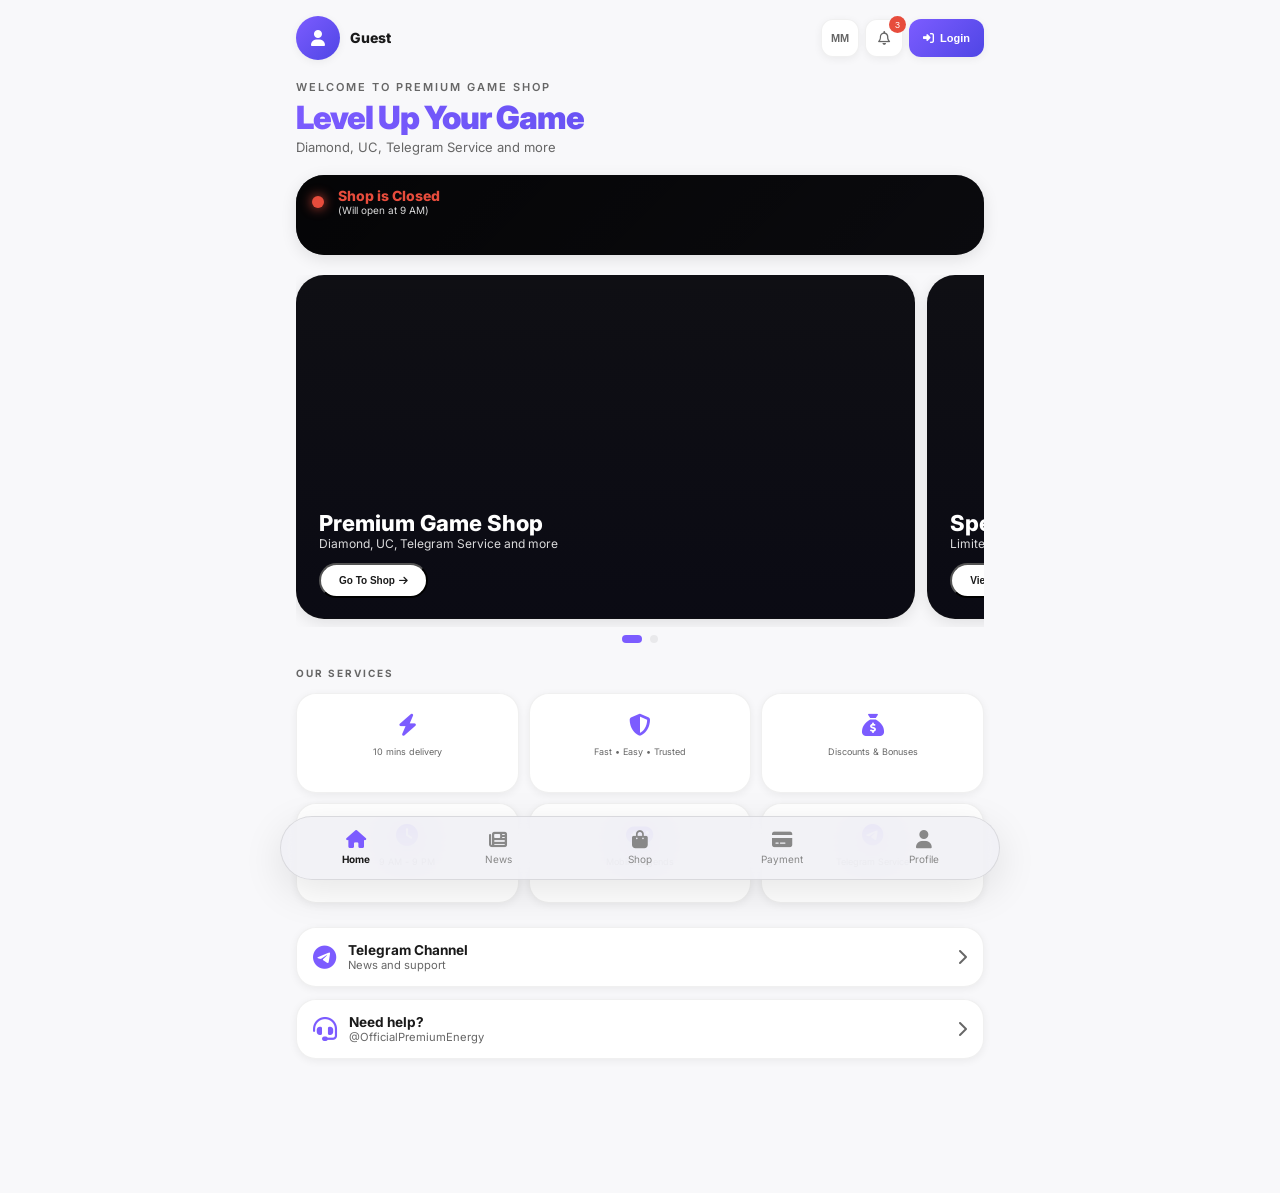
==== commit 4fbd25d0: "Update index.html" ====
--- a/index.html
+++ b/index.html
@@ -34,28 +34,30 @@
             padding-bottom: 110px;
             -webkit-tap-highlight-color: transparent;
             overflow-x: hidden;
-            -webkit-font-smoothing: antialiased;
             user-select: none;
         }
         .container { max-width: 520px; margin: 0 auto; padding: 16px 16px 0; }
 
-        /* ===== Page Transition Animations ===== */
+        /* ===== Page Transition Animations (သွက်သွက်လက်လက်) ===== */
         .header, .hero, .status-banner, .shop-carousel, .carousel-dots, .section-title, .services-grid, .contact-section {
             opacity: 0;
-            transform: translateY(20px);
-            animation: fadeInUp 0.6s ease forwards;
-        }
-        .header { animation-delay: 0.05s; }
-        .hero { animation-delay: 0.1s; }
-        .status-banner { animation-delay: 0.2s; }
-        .shop-carousel { animation-delay: 0.3s; }
-        .carousel-dots { animation-delay: 0.35s; }
-        .section-title { animation-delay: 0.4s; }
-        .services-grid { animation-delay: 0.45s; }
-        .contact-section { animation-delay: 0.55s; }
-
-        @keyframes fadeInUp {
-            to { opacity: 1; transform: translateY(0); }
+            transform: translateY(24px) scale(0.96);
+            animation: pageFadeInUp 0.45s cubic-bezier(0.16, 1, 0.3, 1) forwards;
+        }
+        .header { animation-delay: 0.03s; }
+        .hero { animation-delay: 0.08s; }
+        .status-banner { animation-delay: 0.13s; }
+        .shop-carousel { animation-delay: 0.18s; }
+        .carousel-dots { animation-delay: 0.22s; }
+        .section-title { animation-delay: 0.26s; }
+        .services-grid { animation-delay: 0.30s; }
+        .contact-section { animation-delay: 0.35s; }
+
+        @keyframes pageFadeInUp {
+            to {
+                opacity: 1;
+                transform: translateY(0) scale(1);
+            }
         }
 
         /* ===== Header ===== */
@@ -90,7 +92,6 @@
             position: absolute; top: -4px; right: -4px; background: var(--danger);
             color: #fff; font-size: 9px; width: 17px; height: 17px;
             border-radius: 50%; display: flex; align-items: center; justify-content: center;
-            box-shadow: 0 1px 3px rgba(0,0,0,0.2);
         }
         .login-btn {
             background: linear-gradient(135deg, #7c5cff, #4f46e5); color: #fff;
@@ -99,7 +100,7 @@
             font-size: 11px; cursor: pointer; transition: var(--transition); white-space: nowrap;
             box-shadow: var(--shadow-sm);
         }
-        .login-btn:hover { background: linear-gradient(135deg, #7c5cff, #6b4fe0); box-shadow: var(--shadow-md); }
+        .login-btn:hover { background: linear-gradient(135deg, #7c5cff, #6b4fe0); }
         .login-btn:active { transform: scale(0.96); }
         .login-btn.hidden { display: none; }
 
@@ -113,7 +114,7 @@
             font-size: 32px; font-weight: 900; letter-spacing: -1px;
             background: linear-gradient(135deg, #7c5cff, #4f46e5);
             -webkit-background-clip: text; -webkit-text-fill-color: transparent;
-            background-clip: text; line-height: 1.1; margin-bottom: 4px;
+            line-height: 1.1; margin-bottom: 4px;
         }
         .hero .sub { color: var(--text-secondary); font-size: 13px; }
 
@@ -122,8 +123,7 @@
             position: relative; border-radius: var(--radius-lg); overflow: hidden;
             margin-bottom: 20px; padding: 0; background: #0f0f14;
             box-shadow: var(--shadow-md);
-            display: flex; align-items: stretch;
-            min-height: 80px; border: 1px solid var(--border-color);
+            min-height: 80px;
         }
         .status-banner .bg-image {
             position: absolute; top: 0; left: 0; right: 0; bottom: 0;
@@ -132,17 +132,17 @@
         }
         .status-banner .overlay {
             position: absolute; top: 0; left: 0; right: 0; bottom: 0;
-            background: linear-gradient(135deg, rgba(0,0,0,0.7) 0%, rgba(0,0,0,0.3) 100%);
+            background: linear-gradient(135deg, rgba(0,0,0,0.7), rgba(0,0,0,0.3));
             z-index: 1;
         }
         .status-content {
             position: relative; z-index: 2; display: flex; align-items: center;
-            gap: 14px; padding: 12px 16px; width: 100%;
+            gap: 14px; padding: 12px 16px;
         }
         .status-light {
-            width: 12px; height: 12px; border-radius: 50%; flex-shrink: 0;
+            width: 12px; height: 12px; border-radius: 50%;
             background: currentColor; box-shadow: 0 0 12px currentColor;
-            animation: pulse 1.5s ease-in-out infinite;
+            animation: pulse 1.5s infinite;
         }
         .status-banner.open .status-light { color: #2ecc71; }
         .status-banner.closed .status-light { color: #e74c3c; }
@@ -150,274 +150,129 @@
             0%, 100% { opacity: 1; transform: scale(1); }
             50% { opacity: 0.4; transform: scale(0.8); }
         }
-        .status-text { display: flex; flex-direction: column; color: #fff; min-width: 0; }
-        .status-text .line1 {
-            font-weight: 800; font-size: 14px; letter-spacing: -0.3px;
-            text-shadow: 0 0 8px currentColor; white-space: nowrap;
-            overflow: hidden; text-overflow: ellipsis;
-        }
-        .status-banner.open .status-text .line1 { color: #2ecc71; }
+        .status-text .line1 { font-weight: 800; font-size: 14px; color: #2ecc71; }
         .status-banner.closed .status-text .line1 { color: #e74c3c; }
-        .status-text .line2 {
-            font-size: 10px; color: rgba(255, 255, 255, 0.85); font-weight: 500;
-            text-shadow: 0 1px 3px rgba(0,0,0,0.3); white-space: nowrap;
-            overflow: hidden; text-overflow: ellipsis;
-        }
+        .status-text .line2 { font-size: 10px; color: rgba(255,255,255,0.85); }
 
         /* ===== Shop Carousel ===== */
         .shop-carousel {
-            display: flex;
-            overflow-x: auto;
-            scroll-snap-type: x mandatory;
-            gap: 12px;
-            padding-bottom: 8px;
-            margin-bottom: 8px;
+            display: flex; overflow-x: auto; scroll-snap-type: x mandatory;
+            gap: 12px; padding-bottom: 8px; margin-bottom: 8px;
             scrollbar-width: none;
-            -ms-overflow-style: none;
         }
         .shop-carousel::-webkit-scrollbar { display: none; }
         .shop-slide {
-            scroll-snap-align: center;
-            flex-shrink: 0;
-            width: 90%;
-            position: relative;
-            border-radius: var(--radius-lg);
-            overflow: hidden;
-            aspect-ratio: 1.8 / 1;
-            background: #0f0f14;
-            border: 1px solid var(--border-color);
-            box-shadow: var(--shadow-md);
-            transition: box-shadow 0.3s ease, transform 0.2s ease;
-            display: flex;
-            flex-direction: column;
-            justify-content: flex-end;
-        }
-        .shop-slide:active { transform: scale(0.98); box-shadow: var(--shadow-sm); }
+            scroll-snap-align: center; flex-shrink: 0; width: 90%;
+            position: relative; border-radius: var(--radius-lg); overflow: hidden;
+            aspect-ratio: 1.8 / 1; background: #0f0f14;
+            border: 1px solid var(--border-color); box-shadow: var(--shadow-md);
+            display: flex; flex-direction: column; justify-content: flex-end;
+        }
+        .shop-slide:active { transform: scale(0.98); }
         .shop-slide .card-bg {
             position: absolute; top: 0; left: 0; right: 0; bottom: 0;
-            background-size: cover;
-            background-position: top center;
+            background-size: cover; background-position: top center;
             transition: transform 0.3s ease;
-            will-change: transform;
         }
         .shop-slide:active .card-bg { transform: scale(1.05); }
         .shop-slide .overlay {
             position: absolute; top: 0; left: 0; right: 0; bottom: 0;
-            background: linear-gradient(to top, rgba(10,10,20,0.85) 0%, rgba(10,10,20,0.4) 40%, rgba(10,10,20,0.1) 70%, transparent 100%);
-            z-index: 1; pointer-events: none;
-        }
-        .shop-slide .card-content {
-            position: relative; z-index: 2; padding: 20px 22px; width: 100%;
-            pointer-events: none;
-        }
-        .shop-slide .card-content h2 {
-            color: #fff; font-size: 22px; font-weight: 800; letter-spacing: -0.5px;
-            margin-bottom: 4px; text-shadow: 0 2px 8px rgba(0,0,0,0.3);
-            white-space: nowrap; overflow: hidden; text-overflow: ellipsis;
-        }
-        .shop-slide .card-content p {
-            color: rgba(255,255,255,0.85); font-size: 12px; margin-bottom: 12px;
-            text-shadow: 0 1px 4px rgba(0,0,0,0.3);
-            white-space: nowrap; overflow: hidden; text-overflow: ellipsis;
-        }
+            background: linear-gradient(to top, rgba(10,10,20,0.85), transparent);
+            z-index: 1;
+        }
+        .shop-slide .card-content { position: relative; z-index: 2; padding: 20px 22px; }
+        .shop-slide .card-content h2 { color: #fff; font-size: 22px; font-weight: 800; }
+        .shop-slide .card-content p { color: rgba(255,255,255,0.85); font-size: 12px; margin-bottom: 12px; }
         .shop-btn {
-            display: inline-flex; align-items: center; gap: 8px;
-            background: rgba(255,255,255,0.95); color: #1a1a1a; border: none;
-            padding: 12px 22px; border-radius: 100px; font-weight: 700;
-            font-size: 12px; cursor: pointer; transition: var(--transition);
-            text-decoration: none; box-shadow: 0 2px 8px rgba(0,0,0,0.1);
-            pointer-events: auto;
-            white-space: nowrap;
-        }
-        .shop-btn:hover { background: #ffffff; }
-        .shop-btn:active { transform: scale(0.97); box-shadow: 0 1px 4px rgba(0,0,0,0.08); }
-        .shop-btn i { font-size: 11px; transition: transform 0.3s ease; }
-        .shop-slide:active .shop-btn i { transform: translateX(4px); }
-
-        .carousel-dots {
-            display: flex; justify-content: center; gap: 8px; margin-bottom: 24px;
-        }
+            display: inline-flex; align-items: center; gap: 4px;
+            background: #fff; color: #1a1a1a; padding: 10px 18px;
+            border-radius: 20px; font-size: 10px; font-weight: 700; text-decoration: none;
+        }
+
+        .carousel-dots { display: flex; justify-content: center; gap: 8px; margin-bottom: 24px; }
         .carousel-dots .dot {
-            width: 8px; height: 8px; border-radius: 50%;
-            background: var(--border-color); transition: var(--transition);
+            width: 8px; height: 8px; border-radius: 50%; background: var(--border-color);
         }
         .carousel-dots .dot.active {
-            background: var(--accent);
-            width: 20px;
-            border-radius: 10px;
+            background: var(--accent); width: 20px; border-radius: 10px;
         }
 
         /* ===== Services ===== */
         .section-title {
             font-size: 10px; font-weight: 700; color: var(--text-secondary);
             text-transform: uppercase; letter-spacing: 2px; margin-bottom: 14px;
-            display: flex; align-items: center; gap: 10px;
-        }
-        .section-title::after { content: ''; flex: 1; height: 1px; background: var(--border-color); }
-        .section-title i { color: var(--accent); font-size: 12px; }
+        }
         .services-grid {
-            display: grid; grid-template-columns: repeat(3, 1fr);
-            gap: 10px; margin-bottom: 24px;
+            display: grid; grid-template-columns: repeat(3, 1fr); gap: 10px; margin-bottom: 24px;
         }
         .service-card {
             background: var(--bg-card); border: 1px solid var(--border-color);
-            border-radius: var(--radius-md); padding: 18px 10px 14px; text-align: center;
-            cursor: pointer; transition: var(--transition); display: flex;
-            flex-direction: column; align-items: center; justify-content: center;
-            gap: 8px; min-height: 110px;
-            box-shadow: var(--shadow-sm);
-            overflow: hidden;
-            min-width: 0;
-        }
-        .service-card:hover { background: var(--bg-card-hover); transform: translateY(-2px); box-shadow: var(--shadow-md); }
-        .service-card:active { transform: translateY(0); box-shadow: var(--shadow-sm); }
+            border-radius: var(--radius-md); padding: 18px 10px 14px;
+            text-align: center; box-shadow: var(--shadow-sm);
+            display: flex; flex-direction: column; align-items: center; gap: 8px; min-height: 100px;
+        }
         .service-card .icon { font-size: 22px; color: var(--accent); }
-        .service-card .label {
-            display: flex;
-            flex-direction: column;
-            align-items: center;
-            justify-content: center;
-            gap: 2px;
-            font-size: 9px;
-            color: var(--text-secondary);
-            font-weight: 500;
-            line-height: 1.3;
-            text-align: center;
-        }
-        .service-card .label span {
-            display: block;
-            white-space: nowrap;
-            overflow: hidden;
-            text-overflow: ellipsis;
-            max-width: 100%;
-        }
-
-        /* ===== Contact Section ===== */
-        .contact-section {
-            display: flex;
-            flex-direction: column;
-            gap: 12px;
-            margin-bottom: 24px;
-        }
+        .service-card .label { font-size: 9px; color: var(--text-secondary); line-height: 1.3; }
+
+        /* ===== Contact ===== */
+        .contact-section { display: flex; flex-direction: column; gap: 12px; margin-bottom: 24px; }
         .contact-card {
-            background: var(--bg-card);
-            border: 1px solid var(--border-color);
-            border-radius: var(--radius-md);
-            padding: 14px 16px;
-            display: flex;
-            align-items: center;
-            gap: 12px;
-            box-shadow: var(--shadow-sm);
-            transition: var(--transition);
-            text-decoration: none;
-            color: var(--text-primary);
-            cursor: pointer;
-        }
-        .contact-card:hover { background: var(--bg-card-hover); box-shadow: var(--shadow-md); transform: translateY(-2px); }
-        .contact-card .icon { font-size: 1.5rem; color: var(--accent); flex-shrink: 0; }
-        .contact-card .info { flex: 1; min-width: 0; }
-        .contact-card .info .title { font-size: 0.85rem; font-weight: 700; color: var(--text-primary); }
+            background: var(--bg-card); border: 1px solid var(--border-color);
+            border-radius: var(--radius-md); padding: 14px 16px;
+            display: flex; align-items: center; gap: 12px;
+            box-shadow: var(--shadow-sm); text-decoration: none; color: var(--text-primary);
+        }
+        .contact-card .icon { font-size: 1.5rem; color: var(--accent); }
+        .contact-card .info { flex: 1; }
+        .contact-card .info .title { font-size: 0.85rem; font-weight: 700; }
         .contact-card .info .desc { font-size: 0.7rem; color: var(--text-secondary); }
-        .contact-card .arrow { color: var(--text-secondary); font-size: 1rem; }
-
-        /* ===== Bottom Navigation (Glass with full border) ===== */
+        .contact-card .arrow { color: var(--text-secondary); }
+
+        /* ===== Bottom Navigation (Smooth Slide Up) ===== */
         .bottom-nav {
             position: fixed;
             bottom: 20px;
             left: 50%;
-            transform: translateX(-50%);
             width: calc(100% - 32px);
             max-width: 520px;
-            background: rgba(240, 240, 245, 0.75);
+            background: rgba(240, 240, 245, 0.85);
             backdrop-filter: blur(25px);
             -webkit-backdrop-filter: blur(25px);
-            border: 1px solid rgba(0, 0, 0, 0.15);
+            border: 1px solid rgba(0, 0, 0, 0.1);
             border-radius: 32px;
             display: flex;
             align-items: center;
-            justify-content: center;
+            justify-content: space-evenly;
             padding: 6px 4px;
             z-index: 100;
             box-shadow: 0 12px 40px rgba(0, 0, 0, 0.1);
+            /* ပျောက်နေရာမှနေ သွက်သွက်လက်လက် တက်လာ */
+            opacity: 0;
+            transform: translateX(-50%) translateY(70px) scale(0.94);
+            animation: navSlideUp 0.5s cubic-bezier(0.16, 1, 0.3, 1) 0.4s forwards;
+        }
+        @keyframes navSlideUp {
+            0% {
+                opacity: 0;
+                transform: translateX(-50%) translateY(70px) scale(0.94);
+            }
+            100% {
+                opacity: 1;
+                transform: translateX(-50%) translateY(0) scale(1);
+            }
         }
         .nav-item {
-            flex: 1 1 0;
-            min-width: 0;
-            display: flex;
-            flex-direction: column;
-            align-items: center;
-            justify-content: center;
-            gap: 4px;
-            color: #888;
-            text-decoration: none;
-            padding: 8px 0;
-            border-radius: 20px;
-            transition: var(--transition);
-            font-size: 10px;
-            border: none;
-            background: none;
-            cursor: pointer;
-            position: relative;
+            flex: 1;
+            display: flex; flex-direction: column; align-items: center; gap: 4px;
+            color: #888; text-decoration: none; font-size: 10px;
+            padding: 8px 0; border-radius: 20px;
         }
         .nav-item i { font-size: 18px; }
-        .nav-item.active { color: #1a1a1a; font-weight: 700; background: none; }
+        .nav-item.active { color: #1a1a1a; font-weight: 700; }
         .nav-item.active i { color: var(--accent); }
 
-        /* ===== Modal ===== */
-        .modal-overlay {
-            display: none; position: fixed; top: 0; left: 0; right: 0; bottom: 0;
-            background: rgba(0,0,0,0.4); backdrop-filter: blur(4px);
-            z-index: 200; align-items: flex-end; justify-content: center;
-        }
-        .modal-overlay.active { display: flex; }
-        .modal-sheet {
-            background: var(--bg-card); width: 100%; max-width: 520px;
-            border-radius: 28px 28px 0 0; padding: 12px 20px 20px; animation: slideUp 0.3s ease;
-            box-shadow: 0 -4px 20px rgba(0,0,0,0.1);
-            transition: transform 0.3s ease;
-        }
-        @keyframes slideUp { from { transform: translateY(100%); } to { transform: translateY(0); } }
-        .modal-handle {
-            width: 40px; height: 4px; background: var(--text-secondary);
-            border-radius: 2px; margin: 0 auto 12px; cursor: grab;
-        }
-        .auth-tabs { display: flex; gap: 10px; margin-bottom: 20px; }
-        .auth-tab {
-            flex: 1; text-align: center; padding: 10px; border-radius: 12px;
-            font-weight: 700; cursor: pointer; background: var(--bg-card-hover);
-            color: var(--text-secondary); border: none; font-size: 13px; transition: var(--transition);
-        }
-        .auth-tab.active { background: linear-gradient(135deg, #7c5cff, #4f46e5); color: #fff; box-shadow: var(--shadow-sm); }
-        .form-group { margin-bottom: 12px; }
-        .form-group label { display: block; font-size: 11px; color: var(--text-secondary); margin-bottom: 4px; }
-        .form-group input {
-            width: 100%; padding: 12px; border-radius: 12px; border: 1px solid var(--border-color);
-            background: var(--bg-primary); color: var(--text-primary); outline: none;
-            font-size: 13px; transition: var(--transition);
-            box-shadow: inset 0 1px 2px rgba(0,0,0,0.03);
-        }
-        .form-group input:focus {
-            border-color: var(--accent); box-shadow: 0 0 0 3px rgba(124,92,255,0.1);
-        }
-        .btn-submit {
-            width: 100%; padding: 13px; border: none; border-radius: 12px;
-            background: linear-gradient(135deg, #7c5cff, #4f46e5); color: #fff;
-            font-weight: 700; cursor: pointer; margin-top: 8px; font-size: 13px;
-            box-shadow: var(--shadow-sm);
-        }
-        .btn-submit:hover { background: linear-gradient(135deg, #7c5cff, #6b4fe0); box-shadow: var(--shadow-md); }
-        .btn-submit:active { transform: scale(0.98); box-shadow: 0 1px 2px rgba(0,0,0,0.1); }
-        .forgot-link { text-align: right; margin-top: -6px; margin-bottom: 8px; }
-        .forgot-link a { color: var(--accent); font-size: 10px; text-decoration: none; cursor: pointer; }
-        .switch-link { text-align: center; margin-top: 12px; font-size: 11px; color: var(--text-secondary); }
-        .switch-link a { color: var(--accent); text-decoration: none; cursor: pointer; }
-
-        /* Desktop */
         @media (min-width: 768px) {
             .container { max-width: 720px; }
-            .shop-slide { aspect-ratio: 2.2 / 1; }
-            .shop-slide .card-content h2 { font-size: 28px; }
-            .shop-slide .card-content p { font-size: 14px; }
             .bottom-nav { max-width: 720px; }
         }
     </style>
@@ -426,35 +281,33 @@
     <div class="container">
         <!-- Header -->
         <header class="header">
-            <div class="user-area" id="userArea">
-                <div class="avatar" id="avatar"><i class="fa-solid fa-user"></i></div>
-                <div class="user-text">
-                    <span class="name" id="userName" data-i18n="guest">Guest</span>
-                </div>
+            <div class="user-area">
+                <div class="avatar"><i class="fa-solid fa-user"></i></div>
+                <div class="user-text"><span class="name">Guest</span></div>
             </div>
             <div class="header-actions">
-                <button class="header-btn lang-btn" id="langToggle">MM</button>
-                <button class="header-btn" id="notiBtn"><i class="fa-regular fa-bell"></i><span class="badge">3</span></button>
-                <button class="login-btn" id="loginBtn"><i class="fa-solid fa-right-to-bracket"></i><span data-i18n="loginBtnHeader">Login</span></button>
+                <button class="header-btn lang-btn">MM</button>
+                <button class="header-btn"><i class="fa-regular fa-bell"></i><span class="badge">3</span></button>
+                <button class="login-btn"><i class="fa-solid fa-right-to-bracket"></i> Login</button>
             </div>
         </header>
 
         <!-- Hero -->
         <div class="hero">
-            <p class="welcome" data-i18n="welcomeHero">Welcome To Premium Game Shop</p>
+            <p class="welcome">Welcome To Premium Game Shop</p>
             <h1>Level Up Your Game</h1>
-            <p class="sub" data-i18n="heroSub">Diamond, UC, Telegram Service and more</p>
-        </div>
-
-        <!-- Shop Status Banner -->
+            <p class="sub">Diamond, UC, Telegram Service and more</p>
+        </div>
+
+        <!-- Status -->
         <div class="status-banner open" id="statusBanner">
             <div class="bg-image"></div>
             <div class="overlay"></div>
             <div class="status-content">
                 <span class="status-light"></span>
                 <div class="status-text">
-                    <span class="line1" id="statusLine1" data-i18n="statusOpenLine1">Shop is Open</span>
-                    <span class="line2" id="statusLine2" data-i18n="statusOpenLine2">(Open from 9:00 AM to 9:00 PM)</span>
+                    <div class="line1">Shop is Open</div>
+                    <div class="line2">(Open from 9 AM to 9 PM)</div>
                 </div>
             </div>
         </div>
@@ -465,96 +318,48 @@
                 <div class="card-bg" style="background-image: url('https://files.catbox.moe/b66gyb.jpg');"></div>
                 <div class="overlay"></div>
                 <div class="card-content">
-                    <h2 data-i18n="shopCardTitle">Premium Game Shop</h2>
-                    <p data-i18n="shopCardDesc">Diamond, UC, Telegram Service and more</p>
-                    <button class="shop-btn" onclick="location.href='shop.html'">
-                        <span data-i18n="goShopBtn">Go To Shop</span>
-                        <i class="fa-solid fa-arrow-right"></i>
-                    </button>
+                    <h2>Premium Game Shop</h2>
+                    <p>Diamond, UC, Telegram Service and more</p>
+                    <button class="shop-btn" onclick="location.href='shop.html'">Go To Shop <i class="fa-solid fa-arrow-right"></i></button>
                 </div>
             </div>
             <div class="shop-slide">
                 <div class="card-bg" style="background-image: url('https://files.catbox.moe/4317os.jpg');"></div>
                 <div class="overlay"></div>
                 <div class="card-content">
-                    <h2 data-i18n="offersTitle">Special Offers</h2>
-                    <p data-i18n="offersDesc">Limited-time deals & discounts</p>
-                    <button class="shop-btn" onclick="location.href='offers.html'">
-                        <span data-i18n="viewOffersBtn">View Offers</span>
-                        <i class="fa-solid fa-arrow-right"></i>
-                    </button>
+                    <h2>Special Offers</h2>
+                    <p>Limited-time deals & discounts</p>
+                    <button class="shop-btn" onclick="location.href='offers.html'">View Offers <i class="fa-solid fa-arrow-right"></i></button>
                 </div>
             </div>
         </div>
 
-        <div class="carousel-dots" id="carouselDots">
+        <div class="carousel-dots">
             <span class="dot active"></span>
             <span class="dot"></span>
         </div>
 
         <!-- Services -->
-        <div class="section-title"><i class="fa-solid fa-bolt"></i> <span data-i18n="servicesTitle">Our Services</span></div>
+        <div class="section-title">Our Services</div>
         <div class="services-grid">
-            <div class="service-card">
-                <span class="icon"><i class="fa-solid fa-bolt"></i></span>
-                <div class="label">
-                    <span data-i18n="s1Line1">Within 10 minutes</span>
-                    <span data-i18n="s1Line2">Order completed</span>
-                </div>
-            </div>
-            <div class="service-card">
-                <span class="icon"><i class="fa-solid fa-shield-halved"></i></span>
-                <div class="label">
-                    <span data-i18n="s2Line1">Fast, easy and</span>
-                    <span data-i18n="s2Line2">Trusted</span>
-                </div>
-            </div>
-            <div class="service-card">
-                <span class="icon"><i class="fa-solid fa-sack-dollar"></i></span>
-                <div class="label">
-                    <span data-i18n="s3Line1">Discounts and</span>
-                    <span data-i18n="s3Line2">Bonus rewards</span>
-                </div>
-            </div>
-            <div class="service-card">
-                <span class="icon"><i class="fa-solid fa-clock"></i></span>
-                <div class="label">
-                    <span data-i18n="s4Line1">From 9 AM</span>
-                    <span data-i18n="s4Line2">to 9 PM</span>
-                </div>
-            </div>
-            <div class="service-card">
-                <span class="icon"><i class="fa-solid fa-gamepad"></i></span>
-                <div class="label">
-                    <span data-i18n="s5Line1">Top Game</span>
-                    <span data-i18n="s5Line2">Mobile Legends</span>
-                </div>
-            </div>
-            <div class="service-card">
-                <span class="icon"><i class="fa-brands fa-telegram"></i></span>
-                <div class="label">
-                    <span data-i18n="s6Line1">Telegram</span>
-                    <span data-i18n="s6Line2">Service</span>
-                </div>
-            </div>
-        </div>
-
-        <!-- Contact Section -->
+            <div class="service-card"><span class="icon"><i class="fa-solid fa-bolt"></i></span><span class="label">10 mins delivery</span></div>
+            <div class="service-card"><span class="icon"><i class="fa-solid fa-shield-halved"></i></span><span class="label">Fast • Easy • Trusted</span></div>
+            <div class="service-card"><span class="icon"><i class="fa-solid fa-sack-dollar"></i></span><span class="label">Discounts & Bonuses</span></div>
+            <div class="service-card"><span class="icon"><i class="fa-solid fa-clock"></i></span><span class="label">9 AM - 9 PM</span></div>
+            <div class="service-card"><span class="icon"><i class="fa-solid fa-gamepad"></i></span><span class="label">Mobile Legends</span></div>
+            <div class="service-card"><span class="icon"><i class="fa-brands fa-telegram"></i></span><span class="label">Telegram Service</span></div>
+        </div>
+
+        <!-- Contact -->
         <div class="contact-section">
             <a href="https://t.me/Premium_GameShop" target="_blank" class="contact-card">
                 <span class="icon"><i class="fa-brands fa-telegram"></i></span>
-                <div class="info">
-                    <div class="title" data-i18n="telegramChannelTitle">Telegram Channel</div>
-                    <div class="desc" data-i18n="telegramChannelDesc">News and support</div>
-                </div>
+                <div class="info"><div class="title">Telegram Channel</div><div class="desc">News and support</div></div>
                 <span class="arrow"><i class="fa-solid fa-chevron-right"></i></span>
             </a>
             <a href="https://t.me/OfficialPremiumEnergy" target="_blank" class="contact-card">
                 <span class="icon"><i class="fa-solid fa-headset"></i></span>
-                <div class="info">
-                    <div class="title" data-i18n="supportTitle">Need help?</div>
-                    <div class="desc">@OfficialPremiumEnergy</div>
-                </div>
+                <div class="info"><div class="title">Need help?</div><div class="desc">@OfficialPremiumEnergy</div></div>
                 <span class="arrow"><i class="fa-solid fa-chevron-right"></i></span>
             </a>
         </div>
@@ -562,501 +367,41 @@
 
     <!-- Bottom Navigation -->
     <nav class="bottom-nav">
-        <a href="index.html" class="nav-item active"><i class="fa-solid fa-house"></i><span data-i18n="navHome">Home</span></a>
-        <a href="news.html" class="nav-item"><i class="fa-solid fa-newspaper"></i><span data-i18n="navNews">News</span></a>
-        <a href="shop.html" class="nav-item"><i class="fa-solid fa-bag-shopping"></i><span data-i18n="navShop">Shop</span></a>
-        <a href="payment.html" class="nav-item"><i class="fa-solid fa-credit-card"></i><span data-i18n="navPayment">Payment</span></a>
-        <a href="profile.html" class="nav-item"><i class="fa-solid fa-user"></i><span data-i18n="navProfile">Profile</span></a>
+        <a href="index.html" class="nav-item active"><i class="fa-solid fa-house"></i><span>Home</span></a>
+        <a href="news.html" class="nav-item"><i class="fa-solid fa-newspaper"></i><span>News</span></a>
+        <a href="shop.html" class="nav-item"><i class="fa-solid fa-bag-shopping"></i><span>Shop</span></a>
+        <a href="payment.html" class="nav-item"><i class="fa-solid fa-credit-card"></i><span>Payment</span></a>
+        <a href="profile.html" class="nav-item"><i class="fa-solid fa-user"></i><span>Profile</span></a>
     </nav>
 
-    <!-- Auth Modal -->
-    <div class="modal-overlay" id="authModal">
-        <div class="modal-sheet">
-            <div class="modal-handle" id="authHandle"></div>
-            <h2 id="authTitle" style="font-size:16px; text-align:center; margin-bottom:8px;" data-i18n="loginTitle">Login to your account</h2>
-            <div class="auth-tabs">
-                <button class="auth-tab active" data-tab="login" data-i18n="loginTab">Login</button>
-                <button class="auth-tab" data-tab="register" data-i18n="registerTab">Register</button>
-            </div>
-            <div id="loginForm">
-                <div class="form-group">
-                    <label data-i18n="emailPhoneLabel">Email / Phone / Username</label>
-                    <input type="text" id="loginIdentifier" placeholder="Enter email, phone or username" data-i18n="loginIdentifierPlaceholder">
-                </div>
-                <div class="form-group">
-                    <label data-i18n="passwordLabel">Password</label>
-                    <input type="password" id="loginPassword" placeholder="Enter password" data-i18n="passwordPlaceholder">
-                </div>
-                <div class="forgot-link"><a onclick="openForgotModal()" data-i18n="forgotPassword">Forgot Password?</a></div>
-                <button class="btn-submit" onclick="handleLogin()" data-i18n="loginBtn">Login</button>
-                <div class="switch-link"><span data-i18n="switchToRegister">Don't have an account? <a onclick="switchAuthTab('register')">Register</a></span></div>
-            </div>
-            <div id="registerForm" style="display:none;">
-                <div class="form-group">
-                    <label data-i18n="usernameLabel">Username</label>
-                    <input type="text" id="regUsername" placeholder="Choose a username" data-i18n="regUsernamePlaceholder">
-                </div>
-                <div class="form-group">
-                    <label data-i18n="emailLabel">Email</label>
-                    <input type="email" id="regEmail" placeholder="Enter email (optional)" data-i18n="regEmailPlaceholder">
-                </div>
-                <div class="form-group">
-                    <label data-i18n="phoneLabel">Phone</label>
-                    <input type="tel" id="regPhone" placeholder="Enter phone (optional)" data-i18n="regPhonePlaceholder">
-                </div>
-                <div class="form-group">
-                    <label data-i18n="passwordLabel">Password</label>
-                    <input type="password" id="regPassword" placeholder="At least 4 characters" data-i18n="regPasswordPlaceholder">
-                </div>
-                <div class="form-group">
-                    <label data-i18n="confirmPasswordLabel">Confirm Password</label>
-                    <input type="password" id="regConfirm" placeholder="Re-enter password" data-i18n="regConfirmPlaceholder">
-                </div>
-                <button class="btn-submit" onclick="handleRegister()" data-i18n="registerBtn">Register</button>
-                <div class="switch-link"><span data-i18n="switchToLogin">Already have an account? <a onclick="switchAuthTab('login')">Login</a></span></div>
-            </div>
-        </div>
-    </div>
-
-    <!-- Forgot Password Modal -->
-    <div class="modal-overlay" id="forgotModal">
-        <div class="modal-sheet">
-            <div class="modal-handle" id="forgotHandle"></div>
-            <h2 style="font-size:16px; text-align:center; margin-bottom:8px;" data-i18n="forgotTitle">Forgot Password</h2>
-            <div id="forgotStep1">
-                <div class="form-group">
-                    <label data-i18n="forgotIdentifyLabel">Enter your email, phone or username</label>
-                    <input type="text" id="forgotIdentifier" placeholder="Email / Phone / Username" data-i18n="forgotIdentifyPlaceholder">
-                </div>
-                <button class="btn-submit" onclick="sendOTP()" data-i18n="sendOTP">Send OTP</button>
-            </div>
-            <div id="forgotStep2" style="display:none;">
-                <div class="form-group">
-                    <label data-i18n="otpLabel">Enter OTP</label>
-                    <input type="text" id="otpInput" placeholder="6-digit code" data-i18n="otpPlaceholder">
-                </div>
-                <div class="form-group">
-                    <label data-i18n="newPasswordLabel">New Password</label>
-                    <input type="password" id="newPassword" placeholder="Enter new password" data-i18n="newPasswordPlaceholder">
-                </div>
-                <button class="btn-submit" onclick="resetPassword()" data-i18n="resetPasswordBtn">Reset Password</button>
-            </div>
-        </div>
-    </div>
-
     <script>
-        const I18N = {
-            en: {
-                guest: "Guest",
-                loginBtnHeader: "Login",
-                welcomeHero: "Welcome To Premium Game Shop",
-                heroSub: "Diamond, UC, Telegram Service and more",
-                statusOpenLine1: "Shop is Open",
-                statusOpenLine2: "(Open from 9:00 AM to 9:00 PM)",
-                statusClosedLine1: "Shop is Closed",
-                statusClosedLine2: "(Will open at 9:00 AM)",
-                shopCardTitle: "Premium Game Shop",
-                shopCardDesc: "Diamond, UC, Telegram Service and more",
-                goShopBtn: "Go To Shop",
-                offersTitle: "Special Offers",
-                offersDesc: "Limited-time deals & discounts",
-                viewOffersBtn: "View Offers",
-                servicesTitle: "Our Services",
-                s1Line1: "Within 10 minutes",
-                s1Line2: "Order completed",
-                s2Line1: "Fast, easy and",
-                s2Line2: "Trusted",
-                s3Line1: "Discounts and",
-                s3Line2: "Bonus rewards",
-                s4Line1: "From 9 AM",
-                s4Line2: "to 9 PM",
-                s5Line1: "Top Game",
-                s5Line2: "Mobile Legends",
-                s6Line1: "Telegram",
-                s6Line2: "Service",
-                telegramChannelTitle: "Telegram Channel",
-                telegramChannelDesc: "News and support",
-                supportTitle: "Need help?",
-                navHome: "Home",
-                navNews: "News",
-                navShop: "Shop",
-                navPayment: "Payment",
-                navProfile: "Profile",
-                loginTitle: "Login to your account",
-                registerTitle: "Create an account",
-                loginTab: "Login",
-                registerTab: "Register",
-                emailPhoneLabel: "Email / Phone / Username",
-                loginIdentifierPlaceholder: "Enter email, phone or username",
-                passwordLabel: "Password",
-                passwordPlaceholder: "Enter password",
-                forgotPassword: "Forgot Password?",
-                loginBtn: "Login",
-                registerBtn: "Register",
-                switchToRegister: "Don't have an account? Register",
-                switchToLogin: "Already have an account? Login",
-                usernameLabel: "Username",
-                emailLabel: "Email",
-                phoneLabel: "Phone",
-                confirmPasswordLabel: "Confirm Password",
-                regUsernamePlaceholder: "Choose a username",
-                regEmailPlaceholder: "Enter email (optional)",
-                regPhonePlaceholder: "Enter phone (optional)",
-                regPasswordPlaceholder: "At least 4 characters",
-                regConfirmPlaceholder: "Re-enter password",
-                forgotTitle: "Forgot Password",
-                forgotIdentifyLabel: "Enter your email, phone or username",
-                forgotIdentifyPlaceholder: "Email / Phone / Username",
-                sendOTP: "Send OTP",
-                otpLabel: "Enter OTP",
-                otpPlaceholder: "6-digit code",
-                newPasswordLabel: "New Password",
-                newPasswordPlaceholder: "Enter new password",
-                resetPasswordBtn: "Reset Password"
-            },
-            my: {
-                guest: "ဧည့်သည်",
-                loginBtnHeader: "လော့အင်",
-                welcomeHero: "Premium Game Shop မှ ကြိုဆိုပါသည်",
-                heroSub: "Diamond, UC, Telegram Service and more",
-                statusOpenLine1: "ဆိုင်ဖွင့်ပါသည်",
-                statusOpenLine2: "(မနက် ၉ နာရီမှ ည ၉ နာရီအတွင်းသာ)",
-                statusClosedLine1: "ဆိုင်ပိတ်ပါသည်",
-                statusClosedLine2: "(မနက် ၉ နာရီထိုးမှသာ ပြန်လည်ဖွင့်ပါမည်)",
-                shopCardTitle: "Premium Game Shop",
-                shopCardDesc: "Diamond, UC, Telegram Service and more",
-                goShopBtn: "ဆိုင်သို့သွားမည်",
-                offersTitle: "အထူးကမ်းလှမ်းချက်များ",
-                offersDesc: "အချိန်အကန့်အသတ်ဖြင့် လျှော့စျေးများ",
-                viewOffersBtn: "ကြည့်မည်",
-                servicesTitle: "ကျွန်ုပ်တို့၏ ဝန်ဆောင်မှုများ",
-                s1Line1: "၁၀ မိနစ်အတွင်း",
-                s1Line2: "အော်ဒါပြီးမြောက်",
-                s2Line1: "လျှင်မြန်လွယ်ကူပြီး",
-                s2Line2: "ယုံကြည်စိတ်ချရ",
-                s3Line1: "လျှော့ဈေးများနှင့်",
-                s3Line2: "အပိုးဆုများ",
-                s4Line1: "မနက် ၉ နာရီမှ",
-                s4Line2: "ည ၉ နာရီ အတွင်း",
-                s5Line1: "Top Game",
-                s5Line2: "Mobile Legends",
-                s6Line1: "Telegram",
-                s6Line2: "Service",
-                telegramChannelTitle: "Telegram Channel",
-                telegramChannelDesc: "သတင်းများနှင့် အကူအညီရယူပါ",
-                supportTitle: "အကူအညီလိုပါသလား?",
-                navHome: "ပင်မ",
-                navNews: "သတင်းများ",
-                navShop: "ဆိုင်",
-                navPayment: "ငွေပေးချေ",
-                navProfile: "ပရိုဖိုင်",
-                loginTitle: "သင့်အကောင့်ကို ဝင်ရောက်ပါ",
-                registerTitle: "အကောင့်တစ်ခု ပြုလုပ်ပါ",
-                loginTab: "လော့အင်",
-                registerTab: "မှတ်ပုံတင်မည်",
-                emailPhoneLabel: "အီးမေးလ် / ဖုန်း / အသုံးပြုသူအမည်",
-                loginIdentifierPlaceholder: "အီးမေးလ်၊ ဖုန်း သို့မဟုတ် အသုံးပြုသူအမည် ထည့်ပါ",
-                passwordLabel: "စကားဝှက်",
-                passwordPlaceholder: "စကားဝှက်ထည့်ပါ",
-                forgotPassword: "စကားဝှက်မေ့နေပါသလား?",
-                loginBtn: "လော့အင်",
-                registerBtn: "မှတ်ပုံတင်မည်",
-                switchToRegister: "အကောင့်မရှိသေးဘူး? မှတ်ပုံတင်မည်",
-                switchToLogin: "အကောင့်ရှိပြီးသား? လော့အင်",
-                usernameLabel: "အသုံးပြုသူအမည်",
-                emailLabel: "အီးမေးလ်",
-                phoneLabel: "ဖုန်းနံပါတ်",
-                confirmPasswordLabel: "စကားဝှက် အတည်ပြုပါ",
-                regUsernamePlaceholder: "အသုံးပြုသူအမည်ရွေးပါ",
-                regEmailPlaceholder: "အီးမေးလ်ထည့်ပါ (မထည့်လည်းရ)",
-                regPhonePlaceholder: "ဖုန်းနံပါတ်ထည့်ပါ (မထည့်လည်းရ)",
-                regPasswordPlaceholder: "အနည်းဆုံး ၄ လုံး",
-                regConfirmPlaceholder: "စကားဝှက်ပြန်ထည့်ပါ",
-                forgotTitle: "စကားဝှက်မေ့နေပါသလား?",
-                forgotIdentifyLabel: "အီးမေးလ်၊ ဖုန်း သို့မဟုတ် အသုံးပြုသူအမည် ထည့်ပါ",
-                forgotIdentifyPlaceholder: "အီးမေးလ် / ဖုန်း / အသုံးပြုသူအမည်",
-                sendOTP: "OTP ပို့မည်",
-                otpLabel: "OTP ကုဒ်ထည့်ပါ",
-                otpPlaceholder: "၆ လုံးကုဒ်",
-                newPasswordLabel: "စကားဝှက်အသစ်",
-                newPasswordPlaceholder: "စကားဝှက်အသစ်ထည့်ပါ",
-                resetPasswordBtn: "စကားဝှက်ပြောင်းမည်"
-            }
-        };
-
-        let currentLang = localStorage.getItem('lang') || 'en';
-        let currentUser = JSON.parse(localStorage.getItem('currentUser') || 'null');
-
-        function applyLanguage() {
-            document.querySelectorAll('[data-i18n]').forEach(el => {
-                const key = el.getAttribute('data-i18n');
-                if (I18N[currentLang][key]) {
-                    if (el.tagName === 'INPUT' && el.placeholder !== undefined) {
-                        el.placeholder = I18N[currentLang][key];
-                    } else {
-                        el.textContent = I18N[currentLang][key];
-                    }
-                }
-            });
-            updateShopStatus();
-            updateUserUI();
-        }
-
         function updateShopStatus() {
             const now = new Date();
             const min = now.getHours() * 60 + now.getMinutes();
             const banner = document.getElementById('statusBanner');
-            const line1 = document.getElementById('statusLine1');
-            const line2 = document.getElementById('statusLine2');
+            const line1 = banner.querySelector('.line1');
+            const line2 = banner.querySelector('.line2');
             if (min >= 540 && min < 1260) {
                 banner.className = 'status-banner open';
-                line1.textContent = I18N[currentLang].statusOpenLine1;
-                line2.textContent = I18N[currentLang].statusOpenLine2;
+                line1.textContent = 'Shop is Open';
+                line2.textContent = '(Open from 9 AM to 9 PM)';
             } else {
                 banner.className = 'status-banner closed';
-                line1.textContent = I18N[currentLang].statusClosedLine1;
-                line2.textContent = I18N[currentLang].statusClosedLine2;
+                line1.textContent = 'Shop is Closed';
+                line2.textContent = '(Will open at 9 AM)';
             }
         }
 
-        function updateUserUI() {
-            const avatar = document.getElementById('avatar');
-            const userName = document.getElementById('userName');
-            const loginBtn = document.getElementById('loginBtn');
-            if (currentUser) {
-                avatar.innerHTML = currentUser.username.charAt(0).toUpperCase();
-                userName.textContent = currentUser.username;
-                loginBtn.classList.add('hidden');
-            } else {
-                avatar.innerHTML = '<i class="fa-solid fa-user"></i>';
-                userName.textContent = I18N[currentLang].guest;
-                loginBtn.classList.remove('hidden');
-            }
-        }
-
-        // Carousel dots update
+        updateShopStatus();
+        setInterval(updateShopStatus, 60000);
+
         const carousel = document.getElementById('shopCarousel');
-        const dots = document.querySelectorAll('#carouselDots .dot');
+        const dots = document.querySelectorAll('.carousel-dots .dot');
         carousel.addEventListener('scroll', function() {
             const scrollLeft = carousel.scrollLeft;
             const slideWidth = carousel.querySelector('.shop-slide').offsetWidth + 12;
             const index = Math.round(scrollLeft / slideWidth);
-            dots.forEach((dot, i) => {
-                dot.classList.toggle('active', i === index);
-            });
-        });
-
-        // Modal drag-to-close and body scroll lock
-        function lockScroll() { document.body.style.overflow = 'hidden'; }
-        function unlockScroll() { document.body.style.overflow = ''; }
-
-        function enableDragClose(modalId, handleId) {
-            const modal = document.getElementById(modalId);
-            const sheet = modal.querySelector('.modal-sheet');
-            const handle = document.getElementById(handleId);
-            let startY = 0, currentY = 0, isDragging = false;
-
-            handle.addEventListener('mousedown', (e) => {
-                isDragging = true;
-                startY = e.clientY;
-                sheet.style.transition = 'none';
-                e.preventDefault();
-            });
-            document.addEventListener('mousemove', (e) => {
-                if (!isDragging) return;
-                currentY = e.clientY;
-                let dy = currentY - startY;
-                if (dy > 0) sheet.style.transform = `translateY(${dy}px)`;
-            });
-            document.addEventListener('mouseup', () => {
-                if (!isDragging) return;
-                isDragging = false;
-                let dy = currentY - startY;
-                sheet.style.transition = 'transform 0.3s ease';
-                if (dy > 100) {
-                    modal.classList.remove('active');
-                    unlockScroll();
-                    sheet.style.transform = '';
-                } else {
-                    sheet.style.transform = '';
-                }
-            });
-
-            handle.addEventListener('touchstart', (e) => {
-                isDragging = true;
-                startY = e.touches[0].clientY;
-                sheet.style.transition = 'none';
-            });
-            document.addEventListener('touchmove', (e) => {
-                if (!isDragging) return;
-                currentY = e.touches[0].clientY;
-                let dy = currentY - startY;
-                if (dy > 0) sheet.style.transform = `translateY(${dy}px)`;
-            });
-            document.addEventListener('touchend', () => {
-                if (!isDragging) return;
-                isDragging = false;
-                let dy = currentY - startY;
-                sheet.style.transition = 'transform 0.3s ease';
-                if (dy > 100) {
-                    modal.classList.remove('active');
-                    unlockScroll();
-                    sheet.style.transform = '';
-                } else {
-                    sheet.style.transform = '';
-                }
-            });
-        }
-
-        enableDragClose('authModal', 'authHandle');
-        enableDragClose('forgotModal', 'forgotHandle');
-
-        // Auth modal functions
-        function openAuth() {
-            lockScroll();
-            document.getElementById('authModal').classList.add('active');
-            switchAuthTab('login');
-        }
-        function closeAuth() {
-            document.getElementById('authModal').classList.remove('active');
-            unlockScroll();
-        }
-        function switchAuthTab(tab) {
-            document.querySelectorAll('.auth-tab').forEach(t => t.classList.remove('active'));
-            document.querySelector(`.auth-tab[data-tab="${tab}"]`).classList.add('active');
-            document.getElementById('loginForm').style.display = tab === 'login' ? 'block' : 'none';
-            document.getElementById('registerForm').style.display = tab === 'register' ? 'block' : 'none';
-            const title = document.getElementById('authTitle');
-            title.textContent = tab === 'login' ? I18N[currentLang].loginTitle : I18N[currentLang].registerTitle;
-        }
-
-        function handleRegister() {
-            const username = document.getElementById('regUsername').value.trim();
-            const email = document.getElementById('regEmail').value.trim();
-            const phone = document.getElementById('regPhone').value.trim();
-            const password = document.getElementById('regPassword').value;
-            const confirm = document.getElementById('regConfirm').value;
-            if (!username || !password) return alert('Username and password required');
-            if (password.length < 4) return alert('Password must be at least 4 characters');
-            if (password !== confirm) return alert('Passwords do not match');
-            const users = JSON.parse(localStorage.getItem('users') || '{}');
-            if (users[username]) return alert('Username already exists');
-            users[username] = { username, email, phone, password };
-            localStorage.setItem('users', JSON.stringify(users));
-            currentUser = users[username];
-            localStorage.setItem('currentUser', JSON.stringify(currentUser));
-            closeAuth();
-            updateUserUI();
-            alert('Registration successful!');
-        }
-
-        function handleLogin() {
-            const identifier = document.getElementById('loginIdentifier').value.trim();
-            const password = document.getElementById('loginPassword').value;
-            if (!identifier || !password) return alert('Please fill all fields');
-            const users = JSON.parse(localStorage.getItem('users') || '{}');
-            let found = null;
-            for (const key in users) {
-                const u = users[key];
-                if (u.username === identifier || u.email === identifier || u.phone === identifier) {
-                    if (u.password === password) {
-                        found = u;
-                        break;
-                    }
-                }
-            }
-            if (found) {
-                currentUser = found;
-                localStorage.setItem('currentUser', JSON.stringify(currentUser));
-                closeAuth();
-                updateUserUI();
-                alert('Login successful!');
-            } else {
-                alert('Invalid credentials');
-            }
-        }
-
-        function openForgotModal() {
-            lockScroll();
-            closeAuth();
-            document.getElementById('forgotModal').classList.add('active');
-            document.getElementById('forgotStep1').style.display = 'block';
-            document.getElementById('forgotStep2').style.display = 'none';
-        }
-        function closeForgot() {
-            document.getElementById('forgotModal').classList.remove('active');
-            unlockScroll();
-        }
-        function sendOTP() {
-            const identifier = document.getElementById('forgotIdentifier').value.trim();
-            if (!identifier) return alert('Enter identifier');
-            const users = JSON.parse(localStorage.getItem('users') || '{}');
-            let found = null;
-            for (const key in users) {
-                const u = users[key];
-                if (u.username === identifier || u.email === identifier || u.phone === identifier) {
-                    found = u;
-                    break;
-                }
-            }
-            if (!found) return alert('Account not found');
-            const otp = Math.floor(100000 + Math.random() * 900000).toString();
-            alert('Your OTP: ' + otp);
-            window.tempUser = found;
-            window.tempOTP = otp;
-            document.getElementById('forgotStep1').style.display = 'none';
-            document.getElementById('forgotStep2').style.display = 'block';
-        }
-        function resetPassword() {
-            const otp = document.getElementById('otpInput').value.trim();
-            const newPass = document.getElementById('newPassword').value;
-            if (otp !== window.tempOTP) return alert('Invalid OTP');
-            if (newPass.length < 4) return alert('Password too short');
-            const users = JSON.parse(localStorage.getItem('users') || '{}');
-            users[window.tempUser.username].password = newPass;
-            localStorage.setItem('users', JSON.stringify(users));
-            closeForgot();
-            alert('Password reset successful!');
-        }
-
-        // Event listeners
-        document.getElementById('langToggle').addEventListener('click', function() {
-            currentLang = currentLang === 'en' ? 'my' : 'en';
-            localStorage.setItem('lang', currentLang);
-            this.textContent = currentLang === 'en' ? 'MM' : 'EN';
-            applyLanguage();
-        });
-        document.getElementById('langToggle').textContent = currentLang === 'en' ? 'MM' : 'EN';
-
-        document.getElementById('loginBtn').addEventListener('click', openAuth);
-        document.getElementById('userArea').addEventListener('click', () => {
-            if (currentUser) {
-                alert('Profile page coming soon');
-            } else {
-                openAuth();
-            }
-        });
-        document.getElementById('notiBtn').addEventListener('click', () => alert('Notifications'));
-
-        document.querySelectorAll('.auth-tab').forEach(tab => {
-            tab.addEventListener('click', function() {
-                switchAuthTab(this.dataset.tab);
-            });
-        });
-
-        document.getElementById('authModal').addEventListener('click', function(e) {
-            if (e.target === this) closeAuth();
-        });
-        document.getElementById('forgotModal').addEventListener('click', function(e) {
-            if (e.target === this) closeForgot();
-        });
-
-        // Init
-        document.addEventListener('DOMContentLoaded', () => {
-            applyLanguage();
-            updateShopStatus();
-            updateUserUI();
-            setInterval(updateShopStatus, 60000);
+            dots.forEach((dot, i) => dot.classList.toggle('active', i === index));
         });
     </script>
 </body>
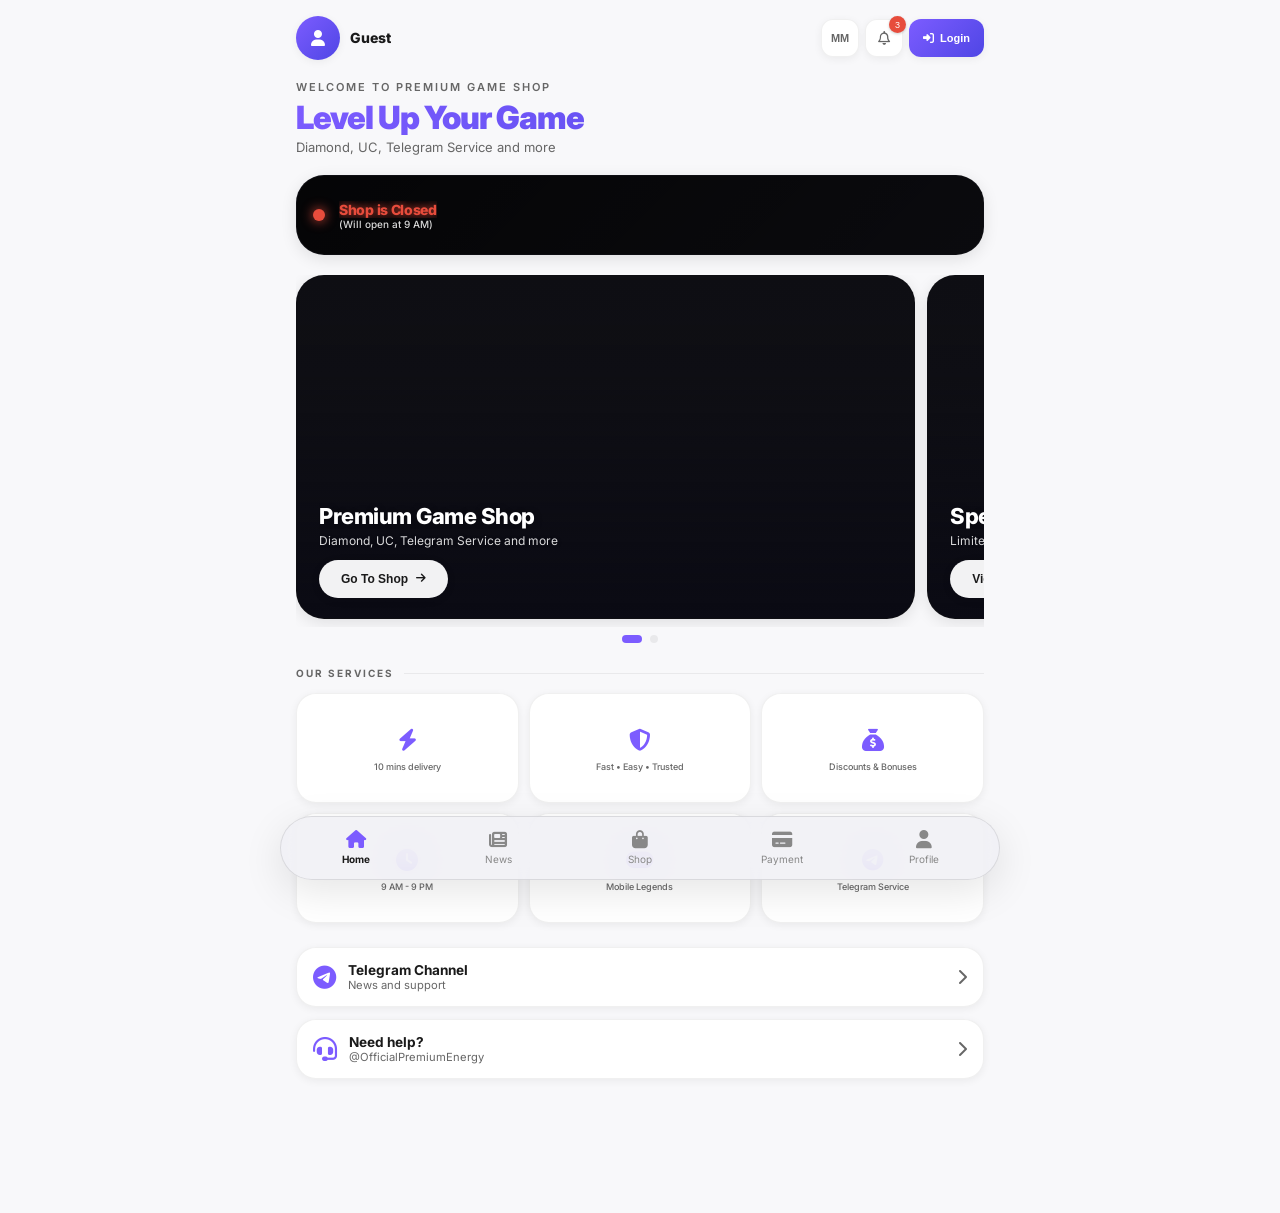
==== commit 512450ce: "Update index.html" ====
--- a/index.html
+++ b/index.html
@@ -34,15 +34,16 @@
             padding-bottom: 110px;
             -webkit-tap-highlight-color: transparent;
             overflow-x: hidden;
+            -webkit-font-smoothing: antialiased;
             user-select: none;
         }
         .container { max-width: 520px; margin: 0 auto; padding: 16px 16px 0; }
 
-        /* ===== Page Transition Animations (သွက်သွက်လက်လက်) ===== */
+        /* ===== Page Transition Animations (Premium) ===== */
         .header, .hero, .status-banner, .shop-carousel, .carousel-dots, .section-title, .services-grid, .contact-section {
             opacity: 0;
-            transform: translateY(24px) scale(0.96);
-            animation: pageFadeInUp 0.45s cubic-bezier(0.16, 1, 0.3, 1) forwards;
+            transform: translateY(30px) scale(0.95);
+            animation: premiumReveal 0.55s cubic-bezier(0.16, 1, 0.3, 1) forwards;
         }
         .header { animation-delay: 0.03s; }
         .hero { animation-delay: 0.08s; }
@@ -53,8 +54,12 @@
         .services-grid { animation-delay: 0.30s; }
         .contact-section { animation-delay: 0.35s; }
 
-        @keyframes pageFadeInUp {
-            to {
+        @keyframes premiumReveal {
+            0% {
+                opacity: 0;
+                transform: translateY(30px) scale(0.95);
+            }
+            100% {
                 opacity: 1;
                 transform: translateY(0) scale(1);
             }
@@ -92,6 +97,7 @@
             position: absolute; top: -4px; right: -4px; background: var(--danger);
             color: #fff; font-size: 9px; width: 17px; height: 17px;
             border-radius: 50%; display: flex; align-items: center; justify-content: center;
+            box-shadow: 0 1px 3px rgba(0,0,0,0.2);
         }
         .login-btn {
             background: linear-gradient(135deg, #7c5cff, #4f46e5); color: #fff;
@@ -100,7 +106,7 @@
             font-size: 11px; cursor: pointer; transition: var(--transition); white-space: nowrap;
             box-shadow: var(--shadow-sm);
         }
-        .login-btn:hover { background: linear-gradient(135deg, #7c5cff, #6b4fe0); }
+        .login-btn:hover { background: linear-gradient(135deg, #7c5cff, #6b4fe0); box-shadow: var(--shadow-md); }
         .login-btn:active { transform: scale(0.96); }
         .login-btn.hidden { display: none; }
 
@@ -114,7 +120,7 @@
             font-size: 32px; font-weight: 900; letter-spacing: -1px;
             background: linear-gradient(135deg, #7c5cff, #4f46e5);
             -webkit-background-clip: text; -webkit-text-fill-color: transparent;
-            line-height: 1.1; margin-bottom: 4px;
+            background-clip: text; line-height: 1.1; margin-bottom: 4px;
         }
         .hero .sub { color: var(--text-secondary); font-size: 13px; }
 
@@ -123,7 +129,8 @@
             position: relative; border-radius: var(--radius-lg); overflow: hidden;
             margin-bottom: 20px; padding: 0; background: #0f0f14;
             box-shadow: var(--shadow-md);
-            min-height: 80px;
+            display: flex; align-items: stretch;
+            min-height: 80px; border: 1px solid var(--border-color);
         }
         .status-banner .bg-image {
             position: absolute; top: 0; left: 0; right: 0; bottom: 0;
@@ -132,17 +139,17 @@
         }
         .status-banner .overlay {
             position: absolute; top: 0; left: 0; right: 0; bottom: 0;
-            background: linear-gradient(135deg, rgba(0,0,0,0.7), rgba(0,0,0,0.3));
+            background: linear-gradient(135deg, rgba(0,0,0,0.7) 0%, rgba(0,0,0,0.3) 100%);
             z-index: 1;
         }
         .status-content {
             position: relative; z-index: 2; display: flex; align-items: center;
-            gap: 14px; padding: 12px 16px;
+            gap: 14px; padding: 12px 16px; width: 100%;
         }
         .status-light {
-            width: 12px; height: 12px; border-radius: 50%;
+            width: 12px; height: 12px; border-radius: 50%; flex-shrink: 0;
             background: currentColor; box-shadow: 0 0 12px currentColor;
-            animation: pulse 1.5s infinite;
+            animation: pulse 1.5s ease-in-out infinite;
         }
         .status-banner.open .status-light { color: #2ecc71; }
         .status-banner.closed .status-light { color: #e74c3c; }
@@ -150,85 +157,177 @@
             0%, 100% { opacity: 1; transform: scale(1); }
             50% { opacity: 0.4; transform: scale(0.8); }
         }
-        .status-text .line1 { font-weight: 800; font-size: 14px; color: #2ecc71; }
+        .status-text { display: flex; flex-direction: column; color: #fff; min-width: 0; }
+        .status-text .line1 {
+            font-weight: 800; font-size: 14px; letter-spacing: -0.3px;
+            text-shadow: 0 0 8px currentColor; white-space: nowrap;
+            overflow: hidden; text-overflow: ellipsis;
+        }
+        .status-banner.open .status-text .line1 { color: #2ecc71; }
         .status-banner.closed .status-text .line1 { color: #e74c3c; }
-        .status-text .line2 { font-size: 10px; color: rgba(255,255,255,0.85); }
+        .status-text .line2 {
+            font-size: 10px; color: rgba(255, 255, 255, 0.85); font-weight: 500;
+            text-shadow: 0 1px 3px rgba(0,0,0,0.3); white-space: nowrap;
+            overflow: hidden; text-overflow: ellipsis;
+        }
 
         /* ===== Shop Carousel ===== */
         .shop-carousel {
-            display: flex; overflow-x: auto; scroll-snap-type: x mandatory;
-            gap: 12px; padding-bottom: 8px; margin-bottom: 8px;
+            display: flex;
+            overflow-x: auto;
+            scroll-snap-type: x mandatory;
+            gap: 12px;
+            padding-bottom: 8px;
+            margin-bottom: 8px;
             scrollbar-width: none;
+            -ms-overflow-style: none;
         }
         .shop-carousel::-webkit-scrollbar { display: none; }
         .shop-slide {
-            scroll-snap-align: center; flex-shrink: 0; width: 90%;
-            position: relative; border-radius: var(--radius-lg); overflow: hidden;
-            aspect-ratio: 1.8 / 1; background: #0f0f14;
-            border: 1px solid var(--border-color); box-shadow: var(--shadow-md);
-            display: flex; flex-direction: column; justify-content: flex-end;
-        }
-        .shop-slide:active { transform: scale(0.98); }
+            scroll-snap-align: center;
+            flex-shrink: 0;
+            width: 90%;
+            position: relative;
+            border-radius: var(--radius-lg);
+            overflow: hidden;
+            aspect-ratio: 1.8 / 1;
+            background: #0f0f14;
+            border: 1px solid var(--border-color);
+            box-shadow: var(--shadow-md);
+            transition: box-shadow 0.3s ease, transform 0.2s ease;
+            display: flex;
+            flex-direction: column;
+            justify-content: flex-end;
+        }
+        .shop-slide:active { transform: scale(0.98); box-shadow: var(--shadow-sm); }
         .shop-slide .card-bg {
             position: absolute; top: 0; left: 0; right: 0; bottom: 0;
-            background-size: cover; background-position: top center;
+            background-size: cover;
+            background-position: top center;
             transition: transform 0.3s ease;
+            will-change: transform;
         }
         .shop-slide:active .card-bg { transform: scale(1.05); }
         .shop-slide .overlay {
             position: absolute; top: 0; left: 0; right: 0; bottom: 0;
-            background: linear-gradient(to top, rgba(10,10,20,0.85), transparent);
-            z-index: 1;
-        }
-        .shop-slide .card-content { position: relative; z-index: 2; padding: 20px 22px; }
-        .shop-slide .card-content h2 { color: #fff; font-size: 22px; font-weight: 800; }
-        .shop-slide .card-content p { color: rgba(255,255,255,0.85); font-size: 12px; margin-bottom: 12px; }
+            background: linear-gradient(to top, rgba(10,10,20,0.85) 0%, rgba(10,10,20,0.4) 40%, rgba(10,10,20,0.1) 70%, transparent 100%);
+            z-index: 1; pointer-events: none;
+        }
+        .shop-slide .card-content {
+            position: relative; z-index: 2; padding: 20px 22px; width: 100%;
+            pointer-events: none;
+        }
+        .shop-slide .card-content h2 {
+            color: #fff; font-size: 22px; font-weight: 800; letter-spacing: -0.5px;
+            margin-bottom: 4px; text-shadow: 0 2px 8px rgba(0,0,0,0.3);
+            white-space: nowrap; overflow: hidden; text-overflow: ellipsis;
+        }
+        .shop-slide .card-content p {
+            color: rgba(255,255,255,0.85); font-size: 12px; margin-bottom: 12px;
+            text-shadow: 0 1px 4px rgba(0,0,0,0.3);
+            white-space: nowrap; overflow: hidden; text-overflow: ellipsis;
+        }
         .shop-btn {
-            display: inline-flex; align-items: center; gap: 4px;
-            background: #fff; color: #1a1a1a; padding: 10px 18px;
-            border-radius: 20px; font-size: 10px; font-weight: 700; text-decoration: none;
-        }
-
-        .carousel-dots { display: flex; justify-content: center; gap: 8px; margin-bottom: 24px; }
+            display: inline-flex; align-items: center; gap: 8px;
+            background: rgba(255,255,255,0.95); color: #1a1a1a; border: none;
+            padding: 12px 22px; border-radius: 100px; font-weight: 700;
+            font-size: 12px; cursor: pointer; transition: var(--transition);
+            text-decoration: none; box-shadow: 0 2px 8px rgba(0,0,0,0.1);
+            pointer-events: auto;
+            white-space: nowrap;
+        }
+        .shop-btn:hover { background: #ffffff; }
+        .shop-btn:active { transform: scale(0.97); box-shadow: 0 1px 4px rgba(0,0,0,0.08); }
+        .shop-btn i { font-size: 11px; transition: transform 0.3s ease; }
+        .shop-slide:active .shop-btn i { transform: translateX(4px); }
+
+        .carousel-dots {
+            display: flex; justify-content: center; gap: 8px; margin-bottom: 24px;
+        }
         .carousel-dots .dot {
-            width: 8px; height: 8px; border-radius: 50%; background: var(--border-color);
+            width: 8px; height: 8px; border-radius: 50%;
+            background: var(--border-color); transition: var(--transition);
         }
         .carousel-dots .dot.active {
-            background: var(--accent); width: 20px; border-radius: 10px;
+            background: var(--accent);
+            width: 20px;
+            border-radius: 10px;
         }
 
         /* ===== Services ===== */
         .section-title {
             font-size: 10px; font-weight: 700; color: var(--text-secondary);
             text-transform: uppercase; letter-spacing: 2px; margin-bottom: 14px;
-        }
+            display: flex; align-items: center; gap: 10px;
+        }
+        .section-title::after { content: ''; flex: 1; height: 1px; background: var(--border-color); }
+        .section-title i { color: var(--accent); font-size: 12px; }
         .services-grid {
-            display: grid; grid-template-columns: repeat(3, 1fr); gap: 10px; margin-bottom: 24px;
+            display: grid; grid-template-columns: repeat(3, 1fr);
+            gap: 10px; margin-bottom: 24px;
         }
         .service-card {
             background: var(--bg-card); border: 1px solid var(--border-color);
-            border-radius: var(--radius-md); padding: 18px 10px 14px;
-            text-align: center; box-shadow: var(--shadow-sm);
-            display: flex; flex-direction: column; align-items: center; gap: 8px; min-height: 100px;
-        }
+            border-radius: var(--radius-md); padding: 18px 10px 14px; text-align: center;
+            cursor: pointer; transition: var(--transition); display: flex;
+            flex-direction: column; align-items: center; justify-content: center;
+            gap: 8px; min-height: 110px;
+            box-shadow: var(--shadow-sm);
+            overflow: hidden;
+            min-width: 0;
+        }
+        .service-card:hover { background: var(--bg-card-hover); transform: translateY(-2px); box-shadow: var(--shadow-md); }
+        .service-card:active { transform: translateY(0); box-shadow: var(--shadow-sm); }
         .service-card .icon { font-size: 22px; color: var(--accent); }
-        .service-card .label { font-size: 9px; color: var(--text-secondary); line-height: 1.3; }
-
-        /* ===== Contact ===== */
-        .contact-section { display: flex; flex-direction: column; gap: 12px; margin-bottom: 24px; }
+        .service-card .label {
+            display: flex;
+            flex-direction: column;
+            align-items: center;
+            justify-content: center;
+            gap: 2px;
+            font-size: 9px;
+            color: var(--text-secondary);
+            font-weight: 500;
+            line-height: 1.3;
+            text-align: center;
+        }
+        .service-card .label span {
+            display: block;
+            white-space: nowrap;
+            overflow: hidden;
+            text-overflow: ellipsis;
+            max-width: 100%;
+        }
+
+        /* ===== Contact Section ===== */
+        .contact-section {
+            display: flex;
+            flex-direction: column;
+            gap: 12px;
+            margin-bottom: 24px;
+        }
         .contact-card {
-            background: var(--bg-card); border: 1px solid var(--border-color);
-            border-radius: var(--radius-md); padding: 14px 16px;
-            display: flex; align-items: center; gap: 12px;
-            box-shadow: var(--shadow-sm); text-decoration: none; color: var(--text-primary);
-        }
-        .contact-card .icon { font-size: 1.5rem; color: var(--accent); }
-        .contact-card .info { flex: 1; }
-        .contact-card .info .title { font-size: 0.85rem; font-weight: 700; }
+            background: var(--bg-card);
+            border: 1px solid var(--border-color);
+            border-radius: var(--radius-md);
+            padding: 14px 16px;
+            display: flex;
+            align-items: center;
+            gap: 12px;
+            box-shadow: var(--shadow-sm);
+            transition: var(--transition);
+            text-decoration: none;
+            color: var(--text-primary);
+            cursor: pointer;
+        }
+        .contact-card:hover { background: var(--bg-card-hover); box-shadow: var(--shadow-md); transform: translateY(-2px); }
+        .contact-card .icon { font-size: 1.5rem; color: var(--accent); flex-shrink: 0; }
+        .contact-card .info { flex: 1; min-width: 0; }
+        .contact-card .info .title { font-size: 0.85rem; font-weight: 700; color: var(--text-primary); }
         .contact-card .info .desc { font-size: 0.7rem; color: var(--text-secondary); }
-        .contact-card .arrow { color: var(--text-secondary); }
-
-        /* ===== Bottom Navigation (Smooth Slide Up) ===== */
+        .contact-card .arrow { color: var(--text-secondary); font-size: 1rem; }
+
+        /* ===== Bottom Navigation ===== */
         .bottom-nav {
             position: fixed;
             bottom: 20px;
@@ -246,12 +345,11 @@
             padding: 6px 4px;
             z-index: 100;
             box-shadow: 0 12px 40px rgba(0, 0, 0, 0.1);
-            /* ပျောက်နေရာမှနေ သွက်သွက်လက်လက် တက်လာ */
             opacity: 0;
             transform: translateX(-50%) translateY(70px) scale(0.94);
-            animation: navSlideUp 0.5s cubic-bezier(0.16, 1, 0.3, 1) 0.4s forwards;
-        }
-        @keyframes navSlideUp {
+            animation: navPremiumReveal 0.5s cubic-bezier(0.16, 1, 0.3, 1) 0.4s forwards;
+        }
+        @keyframes navPremiumReveal {
             0% {
                 opacity: 0;
                 transform: translateX(-50%) translateY(70px) scale(0.94);
@@ -263,9 +361,16 @@
         }
         .nav-item {
             flex: 1;
-            display: flex; flex-direction: column; align-items: center; gap: 4px;
-            color: #888; text-decoration: none; font-size: 10px;
-            padding: 8px 0; border-radius: 20px;
+            display: flex;
+            flex-direction: column;
+            align-items: center;
+            gap: 4px;
+            color: #888;
+            text-decoration: none;
+            font-size: 10px;
+            padding: 8px 0;
+            border-radius: 20px;
+            transition: var(--transition);
         }
         .nav-item i { font-size: 18px; }
         .nav-item.active { color: #1a1a1a; font-weight: 700; }
@@ -279,7 +384,6 @@
 </head>
 <body>
     <div class="container">
-        <!-- Header -->
         <header class="header">
             <div class="user-area">
                 <div class="avatar"><i class="fa-solid fa-user"></i></div>
@@ -292,14 +396,12 @@
             </div>
         </header>
 
-        <!-- Hero -->
         <div class="hero">
             <p class="welcome">Welcome To Premium Game Shop</p>
             <h1>Level Up Your Game</h1>
             <p class="sub">Diamond, UC, Telegram Service and more</p>
         </div>
 
-        <!-- Status -->
         <div class="status-banner open" id="statusBanner">
             <div class="bg-image"></div>
             <div class="overlay"></div>
@@ -312,7 +414,6 @@
             </div>
         </div>
 
-        <!-- Shop Carousel -->
         <div class="shop-carousel" id="shopCarousel">
             <div class="shop-slide">
                 <div class="card-bg" style="background-image: url('https://files.catbox.moe/b66gyb.jpg');"></div>
@@ -339,7 +440,6 @@
             <span class="dot"></span>
         </div>
 
-        <!-- Services -->
         <div class="section-title">Our Services</div>
         <div class="services-grid">
             <div class="service-card"><span class="icon"><i class="fa-solid fa-bolt"></i></span><span class="label">10 mins delivery</span></div>
@@ -350,7 +450,6 @@
             <div class="service-card"><span class="icon"><i class="fa-brands fa-telegram"></i></span><span class="label">Telegram Service</span></div>
         </div>
 
-        <!-- Contact -->
         <div class="contact-section">
             <a href="https://t.me/Premium_GameShop" target="_blank" class="contact-card">
                 <span class="icon"><i class="fa-brands fa-telegram"></i></span>
@@ -365,7 +464,6 @@
         </div>
     </div>
 
-    <!-- Bottom Navigation -->
     <nav class="bottom-nav">
         <a href="index.html" class="nav-item active"><i class="fa-solid fa-house"></i><span>Home</span></a>
         <a href="news.html" class="nav-item"><i class="fa-solid fa-newspaper"></i><span>News</span></a>
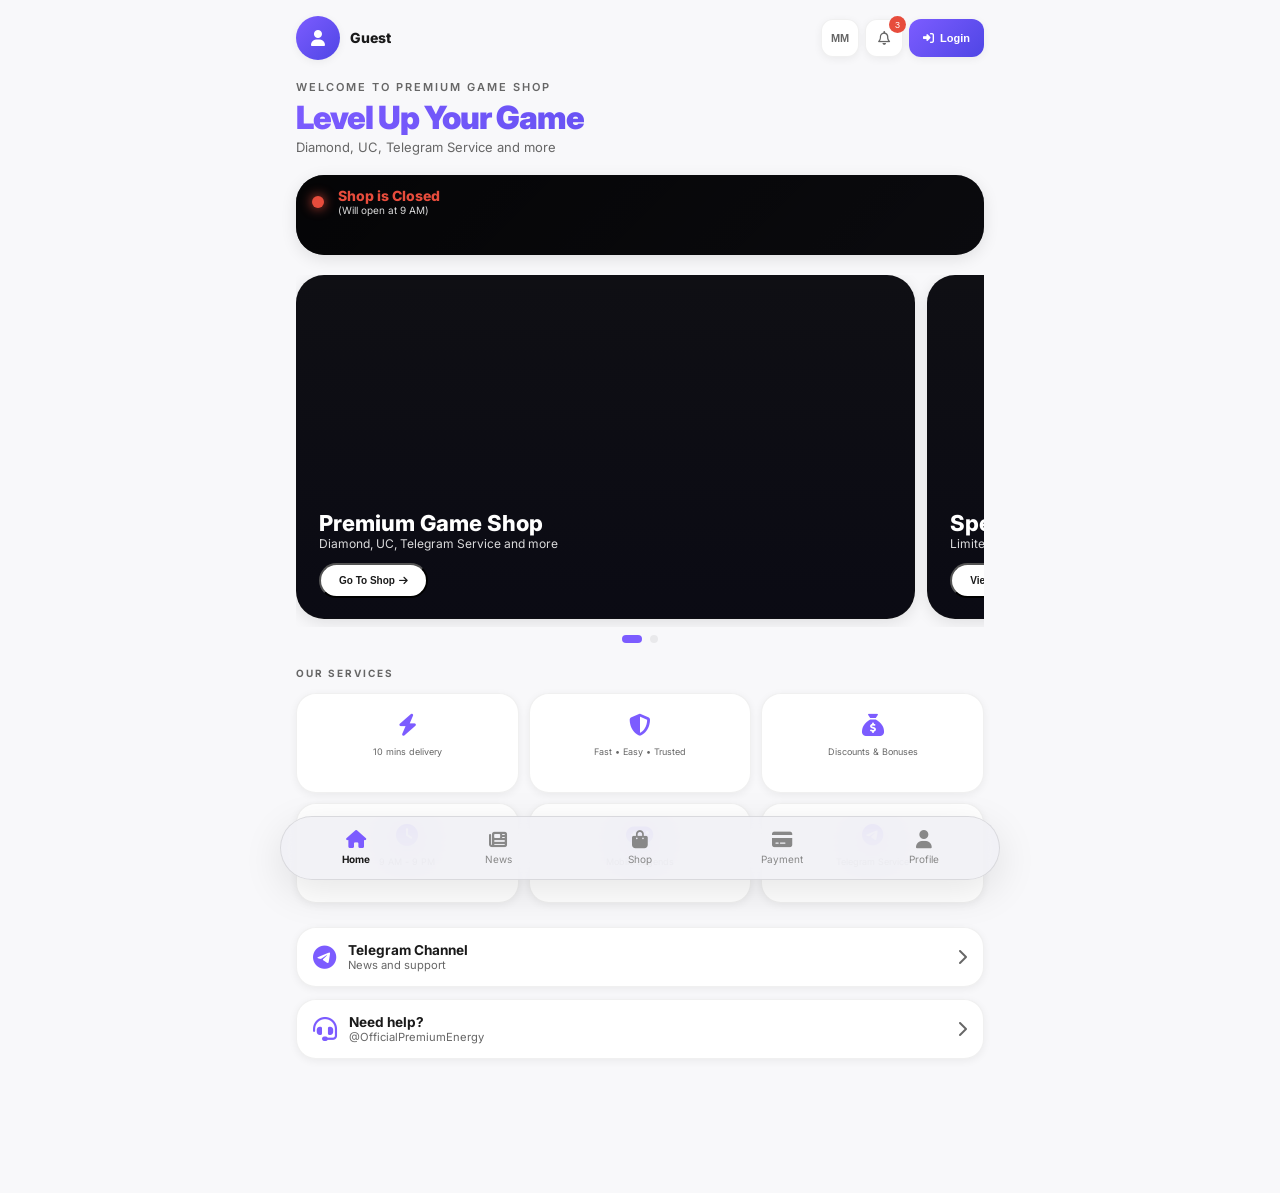
==== commit 88135fb5: "Update index.html" ====
--- a/index.html
+++ b/index.html
@@ -39,30 +39,24 @@
         }
         .container { max-width: 520px; margin: 0 auto; padding: 16px 16px 0; }
 
-        /* ===== Page Transition Animations (Premium) ===== */
+        /* ===== Page Transition Animations ===== */
         .header, .hero, .status-banner, .shop-carousel, .carousel-dots, .section-title, .services-grid, .contact-section {
             opacity: 0;
             transform: translateY(30px) scale(0.95);
-            animation: premiumReveal 0.55s cubic-bezier(0.16, 1, 0.3, 1) forwards;
-        }
-        .header { animation-delay: 0.03s; }
-        .hero { animation-delay: 0.08s; }
-        .status-banner { animation-delay: 0.13s; }
-        .shop-carousel { animation-delay: 0.18s; }
-        .carousel-dots { animation-delay: 0.22s; }
-        .section-title { animation-delay: 0.26s; }
-        .services-grid { animation-delay: 0.30s; }
-        .contact-section { animation-delay: 0.35s; }
+            animation: premiumReveal 0.8s cubic-bezier(0.22, 1, 0.36, 1) forwards;
+        }
+        .header { animation-delay: 0.08s; }
+        .hero { animation-delay: 0.15s; }
+        .status-banner { animation-delay: 0.22s; }
+        .shop-carousel { animation-delay: 0.30s; }
+        .carousel-dots { animation-delay: 0.38s; }
+        .section-title { animation-delay: 0.45s; }
+        .services-grid { animation-delay: 0.52s; }
+        .contact-section { animation-delay: 0.60s; }
 
         @keyframes premiumReveal {
-            0% {
-                opacity: 0;
-                transform: translateY(30px) scale(0.95);
-            }
-            100% {
-                opacity: 1;
-                transform: translateY(0) scale(1);
-            }
+            0% { opacity: 0; transform: translateY(30px) scale(0.95); }
+            100% { opacity: 1; transform: translateY(0) scale(1); }
         }
 
         /* ===== Header ===== */
@@ -97,7 +91,6 @@
             position: absolute; top: -4px; right: -4px; background: var(--danger);
             color: #fff; font-size: 9px; width: 17px; height: 17px;
             border-radius: 50%; display: flex; align-items: center; justify-content: center;
-            box-shadow: 0 1px 3px rgba(0,0,0,0.2);
         }
         .login-btn {
             background: linear-gradient(135deg, #7c5cff, #4f46e5); color: #fff;
@@ -106,9 +99,8 @@
             font-size: 11px; cursor: pointer; transition: var(--transition); white-space: nowrap;
             box-shadow: var(--shadow-sm);
         }
-        .login-btn:hover { background: linear-gradient(135deg, #7c5cff, #6b4fe0); box-shadow: var(--shadow-md); }
+        .login-btn:hover { background: linear-gradient(135deg, #7c5cff, #6b4fe0); }
         .login-btn:active { transform: scale(0.96); }
-        .login-btn.hidden { display: none; }
 
         /* ===== Hero ===== */
         .hero { text-align: left; margin-bottom: 20px; }
@@ -120,17 +112,15 @@
             font-size: 32px; font-weight: 900; letter-spacing: -1px;
             background: linear-gradient(135deg, #7c5cff, #4f46e5);
             -webkit-background-clip: text; -webkit-text-fill-color: transparent;
-            background-clip: text; line-height: 1.1; margin-bottom: 4px;
+            line-height: 1.1; margin-bottom: 4px;
         }
         .hero .sub { color: var(--text-secondary); font-size: 13px; }
 
-        /* ===== Shop Status Banner ===== */
+        /* ===== Status Banner ===== */
         .status-banner {
             position: relative; border-radius: var(--radius-lg); overflow: hidden;
             margin-bottom: 20px; padding: 0; background: #0f0f14;
-            box-shadow: var(--shadow-md);
-            display: flex; align-items: stretch;
-            min-height: 80px; border: 1px solid var(--border-color);
+            box-shadow: var(--shadow-md); min-height: 80px;
         }
         .status-banner .bg-image {
             position: absolute; top: 0; left: 0; right: 0; bottom: 0;
@@ -139,17 +129,17 @@
         }
         .status-banner .overlay {
             position: absolute; top: 0; left: 0; right: 0; bottom: 0;
-            background: linear-gradient(135deg, rgba(0,0,0,0.7) 0%, rgba(0,0,0,0.3) 100%);
+            background: linear-gradient(135deg, rgba(0,0,0,0.7), rgba(0,0,0,0.3));
             z-index: 1;
         }
         .status-content {
             position: relative; z-index: 2; display: flex; align-items: center;
-            gap: 14px; padding: 12px 16px; width: 100%;
+            gap: 14px; padding: 12px 16px;
         }
         .status-light {
-            width: 12px; height: 12px; border-radius: 50%; flex-shrink: 0;
+            width: 12px; height: 12px; border-radius: 50%;
             background: currentColor; box-shadow: 0 0 12px currentColor;
-            animation: pulse 1.5s ease-in-out infinite;
+            animation: pulse 1.5s infinite;
         }
         .status-banner.open .status-light { color: #2ecc71; }
         .status-banner.closed .status-light { color: #e74c3c; }
@@ -157,175 +147,83 @@
             0%, 100% { opacity: 1; transform: scale(1); }
             50% { opacity: 0.4; transform: scale(0.8); }
         }
-        .status-text { display: flex; flex-direction: column; color: #fff; min-width: 0; }
-        .status-text .line1 {
-            font-weight: 800; font-size: 14px; letter-spacing: -0.3px;
-            text-shadow: 0 0 8px currentColor; white-space: nowrap;
-            overflow: hidden; text-overflow: ellipsis;
-        }
-        .status-banner.open .status-text .line1 { color: #2ecc71; }
+        .status-text .line1 { font-weight: 800; font-size: 14px; color: #2ecc71; }
         .status-banner.closed .status-text .line1 { color: #e74c3c; }
-        .status-text .line2 {
-            font-size: 10px; color: rgba(255, 255, 255, 0.85); font-weight: 500;
-            text-shadow: 0 1px 3px rgba(0,0,0,0.3); white-space: nowrap;
-            overflow: hidden; text-overflow: ellipsis;
-        }
+        .status-text .line2 { font-size: 10px; color: rgba(255,255,255,0.85); }
 
         /* ===== Shop Carousel ===== */
         .shop-carousel {
-            display: flex;
-            overflow-x: auto;
-            scroll-snap-type: x mandatory;
-            gap: 12px;
-            padding-bottom: 8px;
-            margin-bottom: 8px;
+            display: flex; overflow-x: auto; scroll-snap-type: x mandatory;
+            gap: 12px; padding-bottom: 8px; margin-bottom: 8px;
             scrollbar-width: none;
-            -ms-overflow-style: none;
         }
         .shop-carousel::-webkit-scrollbar { display: none; }
         .shop-slide {
-            scroll-snap-align: center;
-            flex-shrink: 0;
-            width: 90%;
-            position: relative;
-            border-radius: var(--radius-lg);
-            overflow: hidden;
-            aspect-ratio: 1.8 / 1;
-            background: #0f0f14;
-            border: 1px solid var(--border-color);
-            box-shadow: var(--shadow-md);
-            transition: box-shadow 0.3s ease, transform 0.2s ease;
-            display: flex;
-            flex-direction: column;
-            justify-content: flex-end;
-        }
-        .shop-slide:active { transform: scale(0.98); box-shadow: var(--shadow-sm); }
+            scroll-snap-align: center; flex-shrink: 0; width: 90%;
+            position: relative; border-radius: var(--radius-lg); overflow: hidden;
+            aspect-ratio: 1.8 / 1; background: #0f0f14;
+            border: 1px solid var(--border-color); box-shadow: var(--shadow-md);
+            display: flex; flex-direction: column; justify-content: flex-end;
+        }
+        .shop-slide:active { transform: scale(0.98); }
         .shop-slide .card-bg {
             position: absolute; top: 0; left: 0; right: 0; bottom: 0;
-            background-size: cover;
-            background-position: top center;
+            background-size: cover; background-position: top center;
             transition: transform 0.3s ease;
-            will-change: transform;
         }
         .shop-slide:active .card-bg { transform: scale(1.05); }
         .shop-slide .overlay {
             position: absolute; top: 0; left: 0; right: 0; bottom: 0;
-            background: linear-gradient(to top, rgba(10,10,20,0.85) 0%, rgba(10,10,20,0.4) 40%, rgba(10,10,20,0.1) 70%, transparent 100%);
-            z-index: 1; pointer-events: none;
-        }
-        .shop-slide .card-content {
-            position: relative; z-index: 2; padding: 20px 22px; width: 100%;
-            pointer-events: none;
-        }
-        .shop-slide .card-content h2 {
-            color: #fff; font-size: 22px; font-weight: 800; letter-spacing: -0.5px;
-            margin-bottom: 4px; text-shadow: 0 2px 8px rgba(0,0,0,0.3);
-            white-space: nowrap; overflow: hidden; text-overflow: ellipsis;
-        }
-        .shop-slide .card-content p {
-            color: rgba(255,255,255,0.85); font-size: 12px; margin-bottom: 12px;
-            text-shadow: 0 1px 4px rgba(0,0,0,0.3);
-            white-space: nowrap; overflow: hidden; text-overflow: ellipsis;
-        }
+            background: linear-gradient(to top, rgba(10,10,20,0.85), transparent);
+            z-index: 1;
+        }
+        .shop-slide .card-content { position: relative; z-index: 2; padding: 20px 22px; }
+        .shop-slide .card-content h2 { color: #fff; font-size: 22px; font-weight: 800; }
+        .shop-slide .card-content p { color: rgba(255,255,255,0.85); font-size: 12px; margin-bottom: 12px; }
         .shop-btn {
-            display: inline-flex; align-items: center; gap: 8px;
-            background: rgba(255,255,255,0.95); color: #1a1a1a; border: none;
-            padding: 12px 22px; border-radius: 100px; font-weight: 700;
-            font-size: 12px; cursor: pointer; transition: var(--transition);
-            text-decoration: none; box-shadow: 0 2px 8px rgba(0,0,0,0.1);
-            pointer-events: auto;
-            white-space: nowrap;
-        }
-        .shop-btn:hover { background: #ffffff; }
-        .shop-btn:active { transform: scale(0.97); box-shadow: 0 1px 4px rgba(0,0,0,0.08); }
-        .shop-btn i { font-size: 11px; transition: transform 0.3s ease; }
-        .shop-slide:active .shop-btn i { transform: translateX(4px); }
-
-        .carousel-dots {
-            display: flex; justify-content: center; gap: 8px; margin-bottom: 24px;
-        }
+            display: inline-flex; align-items: center; gap: 4px;
+            background: #fff; color: #1a1a1a; padding: 10px 18px;
+            border-radius: 20px; font-size: 10px; font-weight: 700; text-decoration: none;
+        }
+
+        .carousel-dots { display: flex; justify-content: center; gap: 8px; margin-bottom: 24px; }
         .carousel-dots .dot {
-            width: 8px; height: 8px; border-radius: 50%;
-            background: var(--border-color); transition: var(--transition);
+            width: 8px; height: 8px; border-radius: 50%; background: var(--border-color);
         }
         .carousel-dots .dot.active {
-            background: var(--accent);
-            width: 20px;
-            border-radius: 10px;
+            background: var(--accent); width: 20px; border-radius: 10px;
         }
 
         /* ===== Services ===== */
         .section-title {
             font-size: 10px; font-weight: 700; color: var(--text-secondary);
             text-transform: uppercase; letter-spacing: 2px; margin-bottom: 14px;
-            display: flex; align-items: center; gap: 10px;
-        }
-        .section-title::after { content: ''; flex: 1; height: 1px; background: var(--border-color); }
-        .section-title i { color: var(--accent); font-size: 12px; }
+        }
         .services-grid {
-            display: grid; grid-template-columns: repeat(3, 1fr);
-            gap: 10px; margin-bottom: 24px;
+            display: grid; grid-template-columns: repeat(3, 1fr); gap: 10px; margin-bottom: 24px;
         }
         .service-card {
             background: var(--bg-card); border: 1px solid var(--border-color);
-            border-radius: var(--radius-md); padding: 18px 10px 14px; text-align: center;
-            cursor: pointer; transition: var(--transition); display: flex;
-            flex-direction: column; align-items: center; justify-content: center;
-            gap: 8px; min-height: 110px;
-            box-shadow: var(--shadow-sm);
-            overflow: hidden;
-            min-width: 0;
-        }
-        .service-card:hover { background: var(--bg-card-hover); transform: translateY(-2px); box-shadow: var(--shadow-md); }
-        .service-card:active { transform: translateY(0); box-shadow: var(--shadow-sm); }
+            border-radius: var(--radius-md); padding: 18px 10px 14px;
+            text-align: center; box-shadow: var(--shadow-sm);
+            display: flex; flex-direction: column; align-items: center; gap: 8px; min-height: 100px;
+        }
         .service-card .icon { font-size: 22px; color: var(--accent); }
-        .service-card .label {
-            display: flex;
-            flex-direction: column;
-            align-items: center;
-            justify-content: center;
-            gap: 2px;
-            font-size: 9px;
-            color: var(--text-secondary);
-            font-weight: 500;
-            line-height: 1.3;
-            text-align: center;
-        }
-        .service-card .label span {
-            display: block;
-            white-space: nowrap;
-            overflow: hidden;
-            text-overflow: ellipsis;
-            max-width: 100%;
-        }
-
-        /* ===== Contact Section ===== */
-        .contact-section {
-            display: flex;
-            flex-direction: column;
-            gap: 12px;
-            margin-bottom: 24px;
-        }
+        .service-card .label { font-size: 9px; color: var(--text-secondary); line-height: 1.3; }
+
+        /* ===== Contact ===== */
+        .contact-section { display: flex; flex-direction: column; gap: 12px; margin-bottom: 24px; }
         .contact-card {
-            background: var(--bg-card);
-            border: 1px solid var(--border-color);
-            border-radius: var(--radius-md);
-            padding: 14px 16px;
-            display: flex;
-            align-items: center;
-            gap: 12px;
-            box-shadow: var(--shadow-sm);
-            transition: var(--transition);
-            text-decoration: none;
-            color: var(--text-primary);
-            cursor: pointer;
-        }
-        .contact-card:hover { background: var(--bg-card-hover); box-shadow: var(--shadow-md); transform: translateY(-2px); }
-        .contact-card .icon { font-size: 1.5rem; color: var(--accent); flex-shrink: 0; }
-        .contact-card .info { flex: 1; min-width: 0; }
-        .contact-card .info .title { font-size: 0.85rem; font-weight: 700; color: var(--text-primary); }
+            background: var(--bg-card); border: 1px solid var(--border-color);
+            border-radius: var(--radius-md); padding: 14px 16px;
+            display: flex; align-items: center; gap: 12px;
+            box-shadow: var(--shadow-sm); text-decoration: none; color: var(--text-primary);
+        }
+        .contact-card .icon { font-size: 1.5rem; color: var(--accent); }
+        .contact-card .info { flex: 1; }
+        .contact-card .info .title { font-size: 0.85rem; font-weight: 700; }
         .contact-card .info .desc { font-size: 0.7rem; color: var(--text-secondary); }
-        .contact-card .arrow { color: var(--text-secondary); font-size: 1rem; }
+        .contact-card .arrow { color: var(--text-secondary); }
 
         /* ===== Bottom Navigation ===== */
         .bottom-nav {
@@ -347,30 +245,17 @@
             box-shadow: 0 12px 40px rgba(0, 0, 0, 0.1);
             opacity: 0;
             transform: translateX(-50%) translateY(70px) scale(0.94);
-            animation: navPremiumReveal 0.5s cubic-bezier(0.16, 1, 0.3, 1) 0.4s forwards;
+            animation: navPremiumReveal 0.8s cubic-bezier(0.22, 1, 0.36, 1) 0.6s forwards;
         }
         @keyframes navPremiumReveal {
-            0% {
-                opacity: 0;
-                transform: translateX(-50%) translateY(70px) scale(0.94);
-            }
-            100% {
-                opacity: 1;
-                transform: translateX(-50%) translateY(0) scale(1);
-            }
+            0% { opacity: 0; transform: translateX(-50%) translateY(70px) scale(0.94); }
+            100% { opacity: 1; transform: translateX(-50%) translateY(0) scale(1); }
         }
         .nav-item {
             flex: 1;
-            display: flex;
-            flex-direction: column;
-            align-items: center;
-            gap: 4px;
-            color: #888;
-            text-decoration: none;
-            font-size: 10px;
-            padding: 8px 0;
-            border-radius: 20px;
-            transition: var(--transition);
+            display: flex; flex-direction: column; align-items: center; gap: 4px;
+            color: #888; text-decoration: none; font-size: 10px;
+            padding: 8px 0; border-radius: 20px;
         }
         .nav-item i { font-size: 18px; }
         .nav-item.active { color: #1a1a1a; font-weight: 700; }
@@ -387,19 +272,19 @@
         <header class="header">
             <div class="user-area">
                 <div class="avatar"><i class="fa-solid fa-user"></i></div>
-                <div class="user-text"><span class="name">Guest</span></div>
+                <div class="user-text"><span class="name" data-i18n="guest">Guest</span></div>
             </div>
             <div class="header-actions">
-                <button class="header-btn lang-btn">MM</button>
+                <button class="header-btn lang-btn" id="langToggle">MM</button>
                 <button class="header-btn"><i class="fa-regular fa-bell"></i><span class="badge">3</span></button>
-                <button class="login-btn"><i class="fa-solid fa-right-to-bracket"></i> Login</button>
+                <button class="login-btn"><i class="fa-solid fa-right-to-bracket"></i><span data-i18n="loginBtnHeader">Login</span></button>
             </div>
         </header>
 
         <div class="hero">
-            <p class="welcome">Welcome To Premium Game Shop</p>
+            <p class="welcome" data-i18n="welcomeHero">Welcome To Premium Game Shop</p>
             <h1>Level Up Your Game</h1>
-            <p class="sub">Diamond, UC, Telegram Service and more</p>
+            <p class="sub" data-i18n="heroSub">Diamond, UC, Telegram Service and more</p>
         </div>
 
         <div class="status-banner open" id="statusBanner">
@@ -408,13 +293,13 @@
             <div class="status-content">
                 <span class="status-light"></span>
                 <div class="status-text">
-                    <div class="line1">Shop is Open</div>
-                    <div class="line2">(Open from 9 AM to 9 PM)</div>
+                    <div class="line1" data-i18n="statusOpen">Shop is Open</div>
+                    <div class="line2" data-i18n="statusOpenDesc">(Open from 9 AM to 9 PM)</div>
                 </div>
             </div>
         </div>
 
-        <div class="shop-carousel" id="shopCarousel">
+        <div class="shop-carousel">
             <div class="shop-slide">
                 <div class="card-bg" style="background-image: url('https://files.catbox.moe/b66gyb.jpg');"></div>
                 <div class="overlay"></div>
@@ -465,14 +350,59 @@
     </div>
 
     <nav class="bottom-nav">
-        <a href="index.html" class="nav-item active"><i class="fa-solid fa-house"></i><span>Home</span></a>
-        <a href="news.html" class="nav-item"><i class="fa-solid fa-newspaper"></i><span>News</span></a>
-        <a href="shop.html" class="nav-item"><i class="fa-solid fa-bag-shopping"></i><span>Shop</span></a>
-        <a href="payment.html" class="nav-item"><i class="fa-solid fa-credit-card"></i><span>Payment</span></a>
-        <a href="profile.html" class="nav-item"><i class="fa-solid fa-user"></i><span>Profile</span></a>
+        <a href="index.html" class="nav-item active"><i class="fa-solid fa-house"></i><span data-i18n="navHome">Home</span></a>
+        <a href="news.html" class="nav-item"><i class="fa-solid fa-newspaper"></i><span data-i18n="navNews">News</span></a>
+        <a href="shop.html" class="nav-item"><i class="fa-solid fa-bag-shopping"></i><span data-i18n="navShop">Shop</span></a>
+        <a href="payment.html" class="nav-item"><i class="fa-solid fa-credit-card"></i><span data-i18n="navPayment">Payment</span></a>
+        <a href="profile.html" class="nav-item"><i class="fa-solid fa-user"></i><span data-i18n="navProfile">Profile</span></a>
     </nav>
 
     <script>
+        const I18N = {
+            en: {
+                guest: "Guest",
+                loginBtnHeader: "Login",
+                welcomeHero: "Welcome To Premium Game Shop",
+                heroSub: "Diamond, UC, Telegram Service and more",
+                statusOpen: "Shop is Open",
+                statusOpenDesc: "(Open from 9 AM to 9 PM)",
+                statusClosed: "Shop is Closed",
+                statusClosedDesc: "(Will open at 9 AM)",
+                navHome: "Home",
+                navNews: "News",
+                navShop: "Shop",
+                navPayment: "Payment",
+                navProfile: "Profile"
+            },
+            my: {
+                guest: "ဧည့်သည်",
+                loginBtnHeader: "လော့အင်",
+                welcomeHero: "Premium Game Shop မှ ကြိုဆိုပါသည်",
+                heroSub: "Diamond, UC, Telegram Service and more",
+                statusOpen: "ဆိုင်ဖွင့်ပါသည်",
+                statusOpenDesc: "(မနက် ၉ နာရီမှ ည ၉ နာရီအတွင်းသာ)",
+                statusClosed: "ဆိုင်ပိတ်ပါသည်",
+                statusClosedDesc: "(မနက် ၉ နာရီထိုးမှသာ ပြန်ဖွင့်ပါမည်)",
+                navHome: "ပင်မ",
+                navNews: "သတင်းများ",
+                navShop: "ဆိုင်",
+                navPayment: "ငွေပေးချေ",
+                navProfile: "ပရိုဖိုင်"
+            }
+        };
+
+        let currentLang = localStorage.getItem('lang') || 'en';
+
+        function applyLanguage() {
+            document.querySelectorAll('[data-i18n]').forEach(el => {
+                const key = el.getAttribute('data-i18n');
+                if (I18N[currentLang][key]) {
+                    el.textContent = I18N[currentLang][key];
+                }
+            });
+            updateShopStatus();
+        }
+
         function updateShopStatus() {
             const now = new Date();
             const min = now.getHours() * 60 + now.getMinutes();
@@ -481,25 +411,27 @@
             const line2 = banner.querySelector('.line2');
             if (min >= 540 && min < 1260) {
                 banner.className = 'status-banner open';
-                line1.textContent = 'Shop is Open';
-                line2.textContent = '(Open from 9 AM to 9 PM)';
+                line1.textContent = I18N[currentLang].statusOpen;
+                line2.textContent = I18N[currentLang].statusOpenDesc;
             } else {
                 banner.className = 'status-banner closed';
-                line1.textContent = 'Shop is Closed';
-                line2.textContent = '(Will open at 9 AM)';
+                line1.textContent = I18N[currentLang].statusClosed;
+                line2.textContent = I18N[currentLang].statusClosedDesc;
             }
         }
 
-        updateShopStatus();
-        setInterval(updateShopStatus, 60000);
-
-        const carousel = document.getElementById('shopCarousel');
-        const dots = document.querySelectorAll('.carousel-dots .dot');
-        carousel.addEventListener('scroll', function() {
-            const scrollLeft = carousel.scrollLeft;
-            const slideWidth = carousel.querySelector('.shop-slide').offsetWidth + 12;
-            const index = Math.round(scrollLeft / slideWidth);
-            dots.forEach((dot, i) => dot.classList.toggle('active', i === index));
+        const langToggle = document.getElementById('langToggle');
+        langToggle.textContent = currentLang === 'en' ? 'MM' : 'EN';
+        langToggle.addEventListener('click', function() {
+            currentLang = currentLang === 'en' ? 'my' : 'en';
+            localStorage.setItem('lang', currentLang);
+            langToggle.textContent = currentLang === 'en' ? 'MM' : 'EN';
+            applyLanguage();
+        });
+
+        document.addEventListener('DOMContentLoaded', () => {
+            applyLanguage();
+            setInterval(updateShopStatus, 60000);
         });
     </script>
 </body>
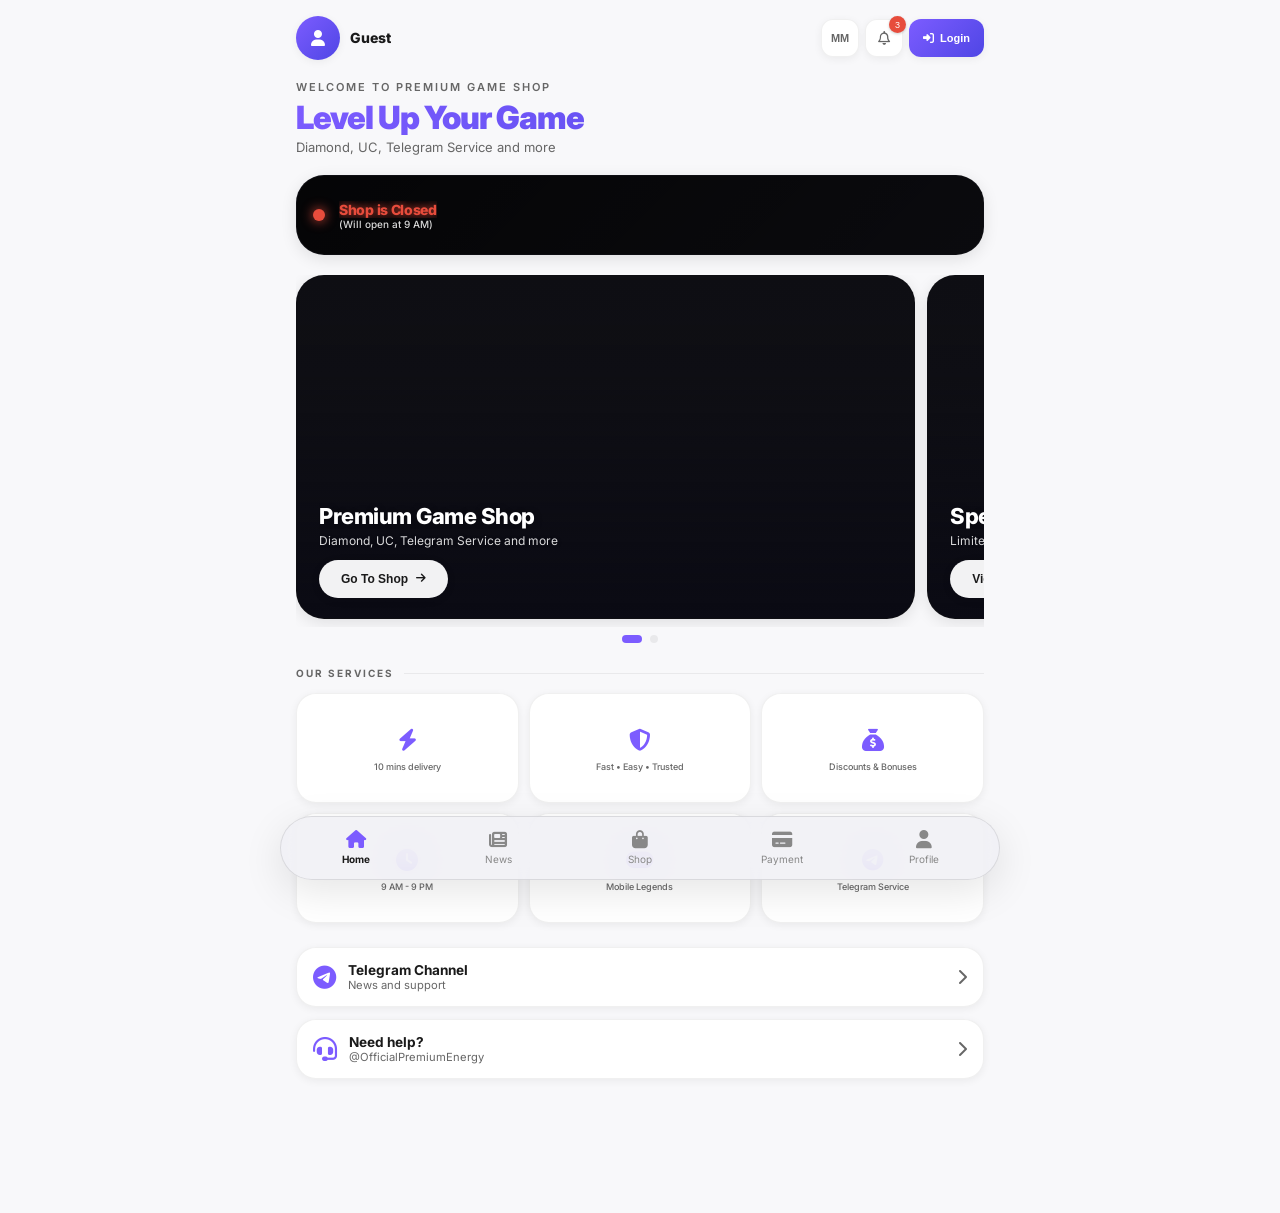
==== commit 6b4acaa5: "Update index.html" ====
--- a/index.html
+++ b/index.html
@@ -39,24 +39,30 @@
         }
         .container { max-width: 520px; margin: 0 auto; padding: 16px 16px 0; }
 
-        /* ===== Page Transition Animations ===== */
+        /* ===== Page Transition Animations (Premium) ===== */
         .header, .hero, .status-banner, .shop-carousel, .carousel-dots, .section-title, .services-grid, .contact-section {
             opacity: 0;
             transform: translateY(30px) scale(0.95);
-            animation: premiumReveal 0.8s cubic-bezier(0.22, 1, 0.36, 1) forwards;
-        }
-        .header { animation-delay: 0.08s; }
-        .hero { animation-delay: 0.15s; }
-        .status-banner { animation-delay: 0.22s; }
-        .shop-carousel { animation-delay: 0.30s; }
-        .carousel-dots { animation-delay: 0.38s; }
-        .section-title { animation-delay: 0.45s; }
-        .services-grid { animation-delay: 0.52s; }
-        .contact-section { animation-delay: 0.60s; }
+            animation: premiumReveal 0.9s cubic-bezier(0.22, 1, 0.36, 1) forwards;
+        }
+        .header { animation-delay: 0.03s; }
+        .hero { animation-delay: 0.08s; }
+        .status-banner { animation-delay: 0.13s; }
+        .shop-carousel { animation-delay: 0.18s; }
+        .carousel-dots { animation-delay: 0.22s; }
+        .section-title { animation-delay: 0.26s; }
+        .services-grid { animation-delay: 0.30s; }
+        .contact-section { animation-delay: 0.35s; }
 
         @keyframes premiumReveal {
-            0% { opacity: 0; transform: translateY(30px) scale(0.95); }
-            100% { opacity: 1; transform: translateY(0) scale(1); }
+            0% {
+                opacity: 0;
+                transform: translateY(30px) scale(0.95);
+            }
+            100% {
+                opacity: 1;
+                transform: translateY(0) scale(1);
+            }
         }
 
         /* ===== Header ===== */
@@ -91,6 +97,7 @@
             position: absolute; top: -4px; right: -4px; background: var(--danger);
             color: #fff; font-size: 9px; width: 17px; height: 17px;
             border-radius: 50%; display: flex; align-items: center; justify-content: center;
+            box-shadow: 0 1px 3px rgba(0,0,0,0.2);
         }
         .login-btn {
             background: linear-gradient(135deg, #7c5cff, #4f46e5); color: #fff;
@@ -99,8 +106,9 @@
             font-size: 11px; cursor: pointer; transition: var(--transition); white-space: nowrap;
             box-shadow: var(--shadow-sm);
         }
-        .login-btn:hover { background: linear-gradient(135deg, #7c5cff, #6b4fe0); }
+        .login-btn:hover { background: linear-gradient(135deg, #7c5cff, #6b4fe0); box-shadow: var(--shadow-md); }
         .login-btn:active { transform: scale(0.96); }
+        .login-btn.hidden { display: none; }
 
         /* ===== Hero ===== */
         .hero { text-align: left; margin-bottom: 20px; }
@@ -112,15 +120,17 @@
             font-size: 32px; font-weight: 900; letter-spacing: -1px;
             background: linear-gradient(135deg, #7c5cff, #4f46e5);
             -webkit-background-clip: text; -webkit-text-fill-color: transparent;
-            line-height: 1.1; margin-bottom: 4px;
+            background-clip: text; line-height: 1.1; margin-bottom: 4px;
         }
         .hero .sub { color: var(--text-secondary); font-size: 13px; }
 
-        /* ===== Status Banner ===== */
+        /* ===== Shop Status Banner ===== */
         .status-banner {
             position: relative; border-radius: var(--radius-lg); overflow: hidden;
             margin-bottom: 20px; padding: 0; background: #0f0f14;
-            box-shadow: var(--shadow-md); min-height: 80px;
+            box-shadow: var(--shadow-md);
+            display: flex; align-items: stretch;
+            min-height: 80px; border: 1px solid var(--border-color);
         }
         .status-banner .bg-image {
             position: absolute; top: 0; left: 0; right: 0; bottom: 0;
@@ -129,17 +139,17 @@
         }
         .status-banner .overlay {
             position: absolute; top: 0; left: 0; right: 0; bottom: 0;
-            background: linear-gradient(135deg, rgba(0,0,0,0.7), rgba(0,0,0,0.3));
+            background: linear-gradient(135deg, rgba(0,0,0,0.7) 0%, rgba(0,0,0,0.3) 100%);
             z-index: 1;
         }
         .status-content {
             position: relative; z-index: 2; display: flex; align-items: center;
-            gap: 14px; padding: 12px 16px;
+            gap: 14px; padding: 12px 16px; width: 100%;
         }
         .status-light {
-            width: 12px; height: 12px; border-radius: 50%;
+            width: 12px; height: 12px; border-radius: 50%; flex-shrink: 0;
             background: currentColor; box-shadow: 0 0 12px currentColor;
-            animation: pulse 1.5s infinite;
+            animation: pulse 1.5s ease-in-out infinite;
         }
         .status-banner.open .status-light { color: #2ecc71; }
         .status-banner.closed .status-light { color: #e74c3c; }
@@ -147,83 +157,175 @@
             0%, 100% { opacity: 1; transform: scale(1); }
             50% { opacity: 0.4; transform: scale(0.8); }
         }
-        .status-text .line1 { font-weight: 800; font-size: 14px; color: #2ecc71; }
+        .status-text { display: flex; flex-direction: column; color: #fff; min-width: 0; }
+        .status-text .line1 {
+            font-weight: 800; font-size: 14px; letter-spacing: -0.3px;
+            text-shadow: 0 0 8px currentColor; white-space: nowrap;
+            overflow: hidden; text-overflow: ellipsis;
+        }
+        .status-banner.open .status-text .line1 { color: #2ecc71; }
         .status-banner.closed .status-text .line1 { color: #e74c3c; }
-        .status-text .line2 { font-size: 10px; color: rgba(255,255,255,0.85); }
+        .status-text .line2 {
+            font-size: 10px; color: rgba(255, 255, 255, 0.85); font-weight: 500;
+            text-shadow: 0 1px 3px rgba(0,0,0,0.3); white-space: nowrap;
+            overflow: hidden; text-overflow: ellipsis;
+        }
 
         /* ===== Shop Carousel ===== */
         .shop-carousel {
-            display: flex; overflow-x: auto; scroll-snap-type: x mandatory;
-            gap: 12px; padding-bottom: 8px; margin-bottom: 8px;
+            display: flex;
+            overflow-x: auto;
+            scroll-snap-type: x mandatory;
+            gap: 12px;
+            padding-bottom: 8px;
+            margin-bottom: 8px;
             scrollbar-width: none;
+            -ms-overflow-style: none;
         }
         .shop-carousel::-webkit-scrollbar { display: none; }
         .shop-slide {
-            scroll-snap-align: center; flex-shrink: 0; width: 90%;
-            position: relative; border-radius: var(--radius-lg); overflow: hidden;
-            aspect-ratio: 1.8 / 1; background: #0f0f14;
-            border: 1px solid var(--border-color); box-shadow: var(--shadow-md);
-            display: flex; flex-direction: column; justify-content: flex-end;
-        }
-        .shop-slide:active { transform: scale(0.98); }
+            scroll-snap-align: center;
+            flex-shrink: 0;
+            width: 90%;
+            position: relative;
+            border-radius: var(--radius-lg);
+            overflow: hidden;
+            aspect-ratio: 1.8 / 1;
+            background: #0f0f14;
+            border: 1px solid var(--border-color);
+            box-shadow: var(--shadow-md);
+            transition: box-shadow 0.3s ease, transform 0.2s ease;
+            display: flex;
+            flex-direction: column;
+            justify-content: flex-end;
+        }
+        .shop-slide:active { transform: scale(0.98); box-shadow: var(--shadow-sm); }
         .shop-slide .card-bg {
             position: absolute; top: 0; left: 0; right: 0; bottom: 0;
-            background-size: cover; background-position: top center;
+            background-size: cover;
+            background-position: top center;
             transition: transform 0.3s ease;
+            will-change: transform;
         }
         .shop-slide:active .card-bg { transform: scale(1.05); }
         .shop-slide .overlay {
             position: absolute; top: 0; left: 0; right: 0; bottom: 0;
-            background: linear-gradient(to top, rgba(10,10,20,0.85), transparent);
-            z-index: 1;
-        }
-        .shop-slide .card-content { position: relative; z-index: 2; padding: 20px 22px; }
-        .shop-slide .card-content h2 { color: #fff; font-size: 22px; font-weight: 800; }
-        .shop-slide .card-content p { color: rgba(255,255,255,0.85); font-size: 12px; margin-bottom: 12px; }
+            background: linear-gradient(to top, rgba(10,10,20,0.85) 0%, rgba(10,10,20,0.4) 40%, rgba(10,10,20,0.1) 70%, transparent 100%);
+            z-index: 1; pointer-events: none;
+        }
+        .shop-slide .card-content {
+            position: relative; z-index: 2; padding: 20px 22px; width: 100%;
+            pointer-events: none;
+        }
+        .shop-slide .card-content h2 {
+            color: #fff; font-size: 22px; font-weight: 800; letter-spacing: -0.5px;
+            margin-bottom: 4px; text-shadow: 0 2px 8px rgba(0,0,0,0.3);
+            white-space: nowrap; overflow: hidden; text-overflow: ellipsis;
+        }
+        .shop-slide .card-content p {
+            color: rgba(255,255,255,0.85); font-size: 12px; margin-bottom: 12px;
+            text-shadow: 0 1px 4px rgba(0,0,0,0.3);
+            white-space: nowrap; overflow: hidden; text-overflow: ellipsis;
+        }
         .shop-btn {
-            display: inline-flex; align-items: center; gap: 4px;
-            background: #fff; color: #1a1a1a; padding: 10px 18px;
-            border-radius: 20px; font-size: 10px; font-weight: 700; text-decoration: none;
-        }
-
-        .carousel-dots { display: flex; justify-content: center; gap: 8px; margin-bottom: 24px; }
+            display: inline-flex; align-items: center; gap: 8px;
+            background: rgba(255,255,255,0.95); color: #1a1a1a; border: none;
+            padding: 12px 22px; border-radius: 100px; font-weight: 700;
+            font-size: 12px; cursor: pointer; transition: var(--transition);
+            text-decoration: none; box-shadow: 0 2px 8px rgba(0,0,0,0.1);
+            pointer-events: auto;
+            white-space: nowrap;
+        }
+        .shop-btn:hover { background: #ffffff; }
+        .shop-btn:active { transform: scale(0.97); box-shadow: 0 1px 4px rgba(0,0,0,0.08); }
+        .shop-btn i { font-size: 11px; transition: transform 0.3s ease; }
+        .shop-slide:active .shop-btn i { transform: translateX(4px); }
+
+        .carousel-dots {
+            display: flex; justify-content: center; gap: 8px; margin-bottom: 24px;
+        }
         .carousel-dots .dot {
-            width: 8px; height: 8px; border-radius: 50%; background: var(--border-color);
+            width: 8px; height: 8px; border-radius: 50%;
+            background: var(--border-color); transition: var(--transition);
         }
         .carousel-dots .dot.active {
-            background: var(--accent); width: 20px; border-radius: 10px;
+            background: var(--accent);
+            width: 20px;
+            border-radius: 10px;
         }
 
         /* ===== Services ===== */
         .section-title {
             font-size: 10px; font-weight: 700; color: var(--text-secondary);
             text-transform: uppercase; letter-spacing: 2px; margin-bottom: 14px;
-        }
+            display: flex; align-items: center; gap: 10px;
+        }
+        .section-title::after { content: ''; flex: 1; height: 1px; background: var(--border-color); }
+        .section-title i { color: var(--accent); font-size: 12px; }
         .services-grid {
-            display: grid; grid-template-columns: repeat(3, 1fr); gap: 10px; margin-bottom: 24px;
+            display: grid; grid-template-columns: repeat(3, 1fr);
+            gap: 10px; margin-bottom: 24px;
         }
         .service-card {
             background: var(--bg-card); border: 1px solid var(--border-color);
-            border-radius: var(--radius-md); padding: 18px 10px 14px;
-            text-align: center; box-shadow: var(--shadow-sm);
-            display: flex; flex-direction: column; align-items: center; gap: 8px; min-height: 100px;
-        }
+            border-radius: var(--radius-md); padding: 18px 10px 14px; text-align: center;
+            cursor: pointer; transition: var(--transition); display: flex;
+            flex-direction: column; align-items: center; justify-content: center;
+            gap: 8px; min-height: 110px;
+            box-shadow: var(--shadow-sm);
+            overflow: hidden;
+            min-width: 0;
+        }
+        .service-card:hover { background: var(--bg-card-hover); transform: translateY(-2px); box-shadow: var(--shadow-md); }
+        .service-card:active { transform: translateY(0); box-shadow: var(--shadow-sm); }
         .service-card .icon { font-size: 22px; color: var(--accent); }
-        .service-card .label { font-size: 9px; color: var(--text-secondary); line-height: 1.3; }
-
-        /* ===== Contact ===== */
-        .contact-section { display: flex; flex-direction: column; gap: 12px; margin-bottom: 24px; }
+        .service-card .label {
+            display: flex;
+            flex-direction: column;
+            align-items: center;
+            justify-content: center;
+            gap: 2px;
+            font-size: 9px;
+            color: var(--text-secondary);
+            font-weight: 500;
+            line-height: 1.3;
+            text-align: center;
+        }
+        .service-card .label span {
+            display: block;
+            white-space: nowrap;
+            overflow: hidden;
+            text-overflow: ellipsis;
+            max-width: 100%;
+        }
+
+        /* ===== Contact Section ===== */
+        .contact-section {
+            display: flex;
+            flex-direction: column;
+            gap: 12px;
+            margin-bottom: 24px;
+        }
         .contact-card {
-            background: var(--bg-card); border: 1px solid var(--border-color);
-            border-radius: var(--radius-md); padding: 14px 16px;
-            display: flex; align-items: center; gap: 12px;
-            box-shadow: var(--shadow-sm); text-decoration: none; color: var(--text-primary);
-        }
-        .contact-card .icon { font-size: 1.5rem; color: var(--accent); }
-        .contact-card .info { flex: 1; }
-        .contact-card .info .title { font-size: 0.85rem; font-weight: 700; }
+            background: var(--bg-card);
+            border: 1px solid var(--border-color);
+            border-radius: var(--radius-md);
+            padding: 14px 16px;
+            display: flex;
+            align-items: center;
+            gap: 12px;
+            box-shadow: var(--shadow-sm);
+            transition: var(--transition);
+            text-decoration: none;
+            color: var(--text-primary);
+            cursor: pointer;
+        }
+        .contact-card:hover { background: var(--bg-card-hover); box-shadow: var(--shadow-md); transform: translateY(-2px); }
+        .contact-card .icon { font-size: 1.5rem; color: var(--accent); flex-shrink: 0; }
+        .contact-card .info { flex: 1; min-width: 0; }
+        .contact-card .info .title { font-size: 0.85rem; font-weight: 700; color: var(--text-primary); }
         .contact-card .info .desc { font-size: 0.7rem; color: var(--text-secondary); }
-        .contact-card .arrow { color: var(--text-secondary); }
+        .contact-card .arrow { color: var(--text-secondary); font-size: 1rem; }
 
         /* ===== Bottom Navigation ===== */
         .bottom-nav {
@@ -245,17 +347,30 @@
             box-shadow: 0 12px 40px rgba(0, 0, 0, 0.1);
             opacity: 0;
             transform: translateX(-50%) translateY(70px) scale(0.94);
-            animation: navPremiumReveal 0.8s cubic-bezier(0.22, 1, 0.36, 1) 0.6s forwards;
+            animation: navPremiumReveal 0.9s cubic-bezier(0.22, 1, 0.36, 1) 0.6s forwards;
         }
         @keyframes navPremiumReveal {
-            0% { opacity: 0; transform: translateX(-50%) translateY(70px) scale(0.94); }
-            100% { opacity: 1; transform: translateX(-50%) translateY(0) scale(1); }
+            0% {
+                opacity: 0;
+                transform: translateX(-50%) translateY(70px) scale(0.94);
+            }
+            100% {
+                opacity: 1;
+                transform: translateX(-50%) translateY(0) scale(1);
+            }
         }
         .nav-item {
             flex: 1;
-            display: flex; flex-direction: column; align-items: center; gap: 4px;
-            color: #888; text-decoration: none; font-size: 10px;
-            padding: 8px 0; border-radius: 20px;
+            display: flex;
+            flex-direction: column;
+            align-items: center;
+            gap: 4px;
+            color: #888;
+            text-decoration: none;
+            font-size: 10px;
+            padding: 8px 0;
+            border-radius: 20px;
+            transition: var(--transition);
         }
         .nav-item i { font-size: 18px; }
         .nav-item.active { color: #1a1a1a; font-weight: 700; }
@@ -272,19 +387,19 @@
         <header class="header">
             <div class="user-area">
                 <div class="avatar"><i class="fa-solid fa-user"></i></div>
-                <div class="user-text"><span class="name" data-i18n="guest">Guest</span></div>
+                <div class="user-text"><span class="name">Guest</span></div>
             </div>
             <div class="header-actions">
-                <button class="header-btn lang-btn" id="langToggle">MM</button>
+                <button class="header-btn lang-btn">MM</button>
                 <button class="header-btn"><i class="fa-regular fa-bell"></i><span class="badge">3</span></button>
-                <button class="login-btn"><i class="fa-solid fa-right-to-bracket"></i><span data-i18n="loginBtnHeader">Login</span></button>
+                <button class="login-btn"><i class="fa-solid fa-right-to-bracket"></i> Login</button>
             </div>
         </header>
 
         <div class="hero">
-            <p class="welcome" data-i18n="welcomeHero">Welcome To Premium Game Shop</p>
+            <p class="welcome">Welcome To Premium Game Shop</p>
             <h1>Level Up Your Game</h1>
-            <p class="sub" data-i18n="heroSub">Diamond, UC, Telegram Service and more</p>
+            <p class="sub">Diamond, UC, Telegram Service and more</p>
         </div>
 
         <div class="status-banner open" id="statusBanner">
@@ -293,13 +408,13 @@
             <div class="status-content">
                 <span class="status-light"></span>
                 <div class="status-text">
-                    <div class="line1" data-i18n="statusOpen">Shop is Open</div>
-                    <div class="line2" data-i18n="statusOpenDesc">(Open from 9 AM to 9 PM)</div>
+                    <div class="line1">Shop is Open</div>
+                    <div class="line2">(Open from 9 AM to 9 PM)</div>
                 </div>
             </div>
         </div>
 
-        <div class="shop-carousel">
+        <div class="shop-carousel" id="shopCarousel">
             <div class="shop-slide">
                 <div class="card-bg" style="background-image: url('https://files.catbox.moe/b66gyb.jpg');"></div>
                 <div class="overlay"></div>
@@ -350,59 +465,14 @@
     </div>
 
     <nav class="bottom-nav">
-        <a href="index.html" class="nav-item active"><i class="fa-solid fa-house"></i><span data-i18n="navHome">Home</span></a>
-        <a href="news.html" class="nav-item"><i class="fa-solid fa-newspaper"></i><span data-i18n="navNews">News</span></a>
-        <a href="shop.html" class="nav-item"><i class="fa-solid fa-bag-shopping"></i><span data-i18n="navShop">Shop</span></a>
-        <a href="payment.html" class="nav-item"><i class="fa-solid fa-credit-card"></i><span data-i18n="navPayment">Payment</span></a>
-        <a href="profile.html" class="nav-item"><i class="fa-solid fa-user"></i><span data-i18n="navProfile">Profile</span></a>
+        <a href="index.html" class="nav-item active"><i class="fa-solid fa-house"></i><span>Home</span></a>
+        <a href="news.html" class="nav-item"><i class="fa-solid fa-newspaper"></i><span>News</span></a>
+        <a href="shop.html" class="nav-item"><i class="fa-solid fa-bag-shopping"></i><span>Shop</span></a>
+        <a href="payment.html" class="nav-item"><i class="fa-solid fa-credit-card"></i><span>Payment</span></a>
+        <a href="profile.html" class="nav-item"><i class="fa-solid fa-user"></i><span>Profile</span></a>
     </nav>
 
     <script>
-        const I18N = {
-            en: {
-                guest: "Guest",
-                loginBtnHeader: "Login",
-                welcomeHero: "Welcome To Premium Game Shop",
-                heroSub: "Diamond, UC, Telegram Service and more",
-                statusOpen: "Shop is Open",
-                statusOpenDesc: "(Open from 9 AM to 9 PM)",
-                statusClosed: "Shop is Closed",
-                statusClosedDesc: "(Will open at 9 AM)",
-                navHome: "Home",
-                navNews: "News",
-                navShop: "Shop",
-                navPayment: "Payment",
-                navProfile: "Profile"
-            },
-            my: {
-                guest: "ဧည့်သည်",
-                loginBtnHeader: "လော့အင်",
-                welcomeHero: "Premium Game Shop မှ ကြိုဆိုပါသည်",
-                heroSub: "Diamond, UC, Telegram Service and more",
-                statusOpen: "ဆိုင်ဖွင့်ပါသည်",
-                statusOpenDesc: "(မနက် ၉ နာရီမှ ည ၉ နာရီအတွင်းသာ)",
-                statusClosed: "ဆိုင်ပိတ်ပါသည်",
-                statusClosedDesc: "(မနက် ၉ နာရီထိုးမှသာ ပြန်ဖွင့်ပါမည်)",
-                navHome: "ပင်မ",
-                navNews: "သတင်းများ",
-                navShop: "ဆိုင်",
-                navPayment: "ငွေပေးချေ",
-                navProfile: "ပရိုဖိုင်"
-            }
-        };
-
-        let currentLang = localStorage.getItem('lang') || 'en';
-
-        function applyLanguage() {
-            document.querySelectorAll('[data-i18n]').forEach(el => {
-                const key = el.getAttribute('data-i18n');
-                if (I18N[currentLang][key]) {
-                    el.textContent = I18N[currentLang][key];
-                }
-            });
-            updateShopStatus();
-        }
-
         function updateShopStatus() {
             const now = new Date();
             const min = now.getHours() * 60 + now.getMinutes();
@@ -411,27 +481,25 @@
             const line2 = banner.querySelector('.line2');
             if (min >= 540 && min < 1260) {
                 banner.className = 'status-banner open';
-                line1.textContent = I18N[currentLang].statusOpen;
-                line2.textContent = I18N[currentLang].statusOpenDesc;
+                line1.textContent = 'Shop is Open';
+                line2.textContent = '(Open from 9 AM to 9 PM)';
             } else {
                 banner.className = 'status-banner closed';
-                line1.textContent = I18N[currentLang].statusClosed;
-                line2.textContent = I18N[currentLang].statusClosedDesc;
+                line1.textContent = 'Shop is Closed';
+                line2.textContent = '(Will open at 9 AM)';
             }
         }
 
-        const langToggle = document.getElementById('langToggle');
-        langToggle.textContent = currentLang === 'en' ? 'MM' : 'EN';
-        langToggle.addEventListener('click', function() {
-            currentLang = currentLang === 'en' ? 'my' : 'en';
-            localStorage.setItem('lang', currentLang);
-            langToggle.textContent = currentLang === 'en' ? 'MM' : 'EN';
-            applyLanguage();
-        });
-
-        document.addEventListener('DOMContentLoaded', () => {
-            applyLanguage();
-            setInterval(updateShopStatus, 60000);
+        updateShopStatus();
+        setInterval(updateShopStatus, 60000);
+
+        const carousel = document.getElementById('shopCarousel');
+        const dots = document.querySelectorAll('.carousel-dots .dot');
+        carousel.addEventListener('scroll', function() {
+            const scrollLeft = carousel.scrollLeft;
+            const slideWidth = carousel.querySelector('.shop-slide').offsetWidth + 12;
+            const index = Math.round(scrollLeft / slideWidth);
+            dots.forEach((dot, i) => dot.classList.toggle('active', i === index));
         });
     </script>
 </body>
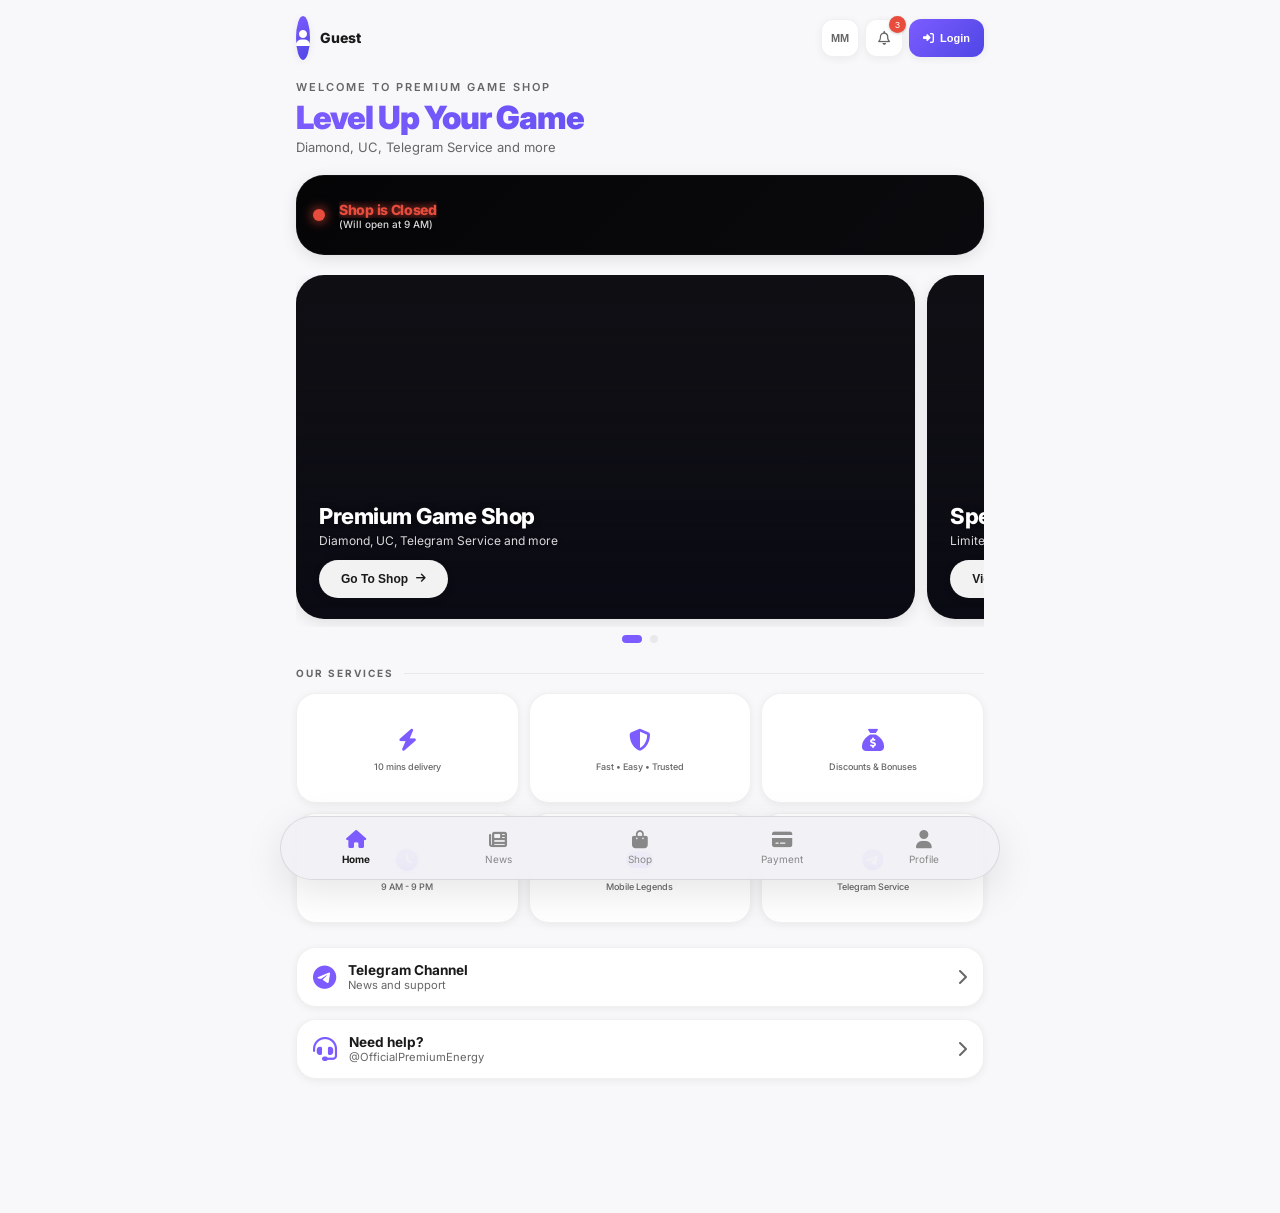
==== commit 406b55f2: "Update index.html" ====
--- a/index.html
+++ b/index.html
@@ -45,15 +45,14 @@
             transform: translateY(30px) scale(0.95);
             animation: premiumReveal 0.9s cubic-bezier(0.22, 1, 0.36, 1) forwards;
         }
-        .header { animation-delay: 0.03s; }
-        .hero { animation-delay: 0.08s; }
-        .status-banner { animation-delay: 0.13s; }
-        .shop-carousel { animation-delay: 0.18s; }
-        .carousel-dots { animation-delay: 0.22s; }
-        .section-title { animation-delay: 0.26s; }
-        .services-grid { animation-delay: 0.30s; }
-        .contact-section { animation-delay: 0.35s; }
-
+        .header { animation-delay: 0.10s; }
+        .hero { animation-delay: 0.20s; }
+        .status-banner { animation-delay: 0.30s; }
+        .shop-carousel { animation-delay: 0.40s; }
+        .carousel-dots { animation-delay: 0.48s; }
+        .section-title { animation-delay: 0.56s; }
+        .services-grid { animation-delay: 0.64s; }
+        .contact-section { animation-delay: 0.72s; }
         @keyframes premiumReveal {
             0% {
                 opacity: 0;
@@ -69,7 +68,7 @@
         .header { display: flex; align-items: center; justify-content: space-between; gap: 8px; margin-bottom: 20px; flex-wrap: wrap; }
         .user-area { display: flex; align-items: center; gap: 10px; cursor: pointer; }
         .avatar {
-            width: 44px; height: 44px; border-radius: 50%;
+     hero   width: 44px; height: 44px; border-radius: 50%;
             background: linear-gradient(135deg, #7c5cff, #4f46e5);
             display: flex; align-items: center; justify-content: center;
             font-size: 16px; color: #fff; flex-shrink: 0;
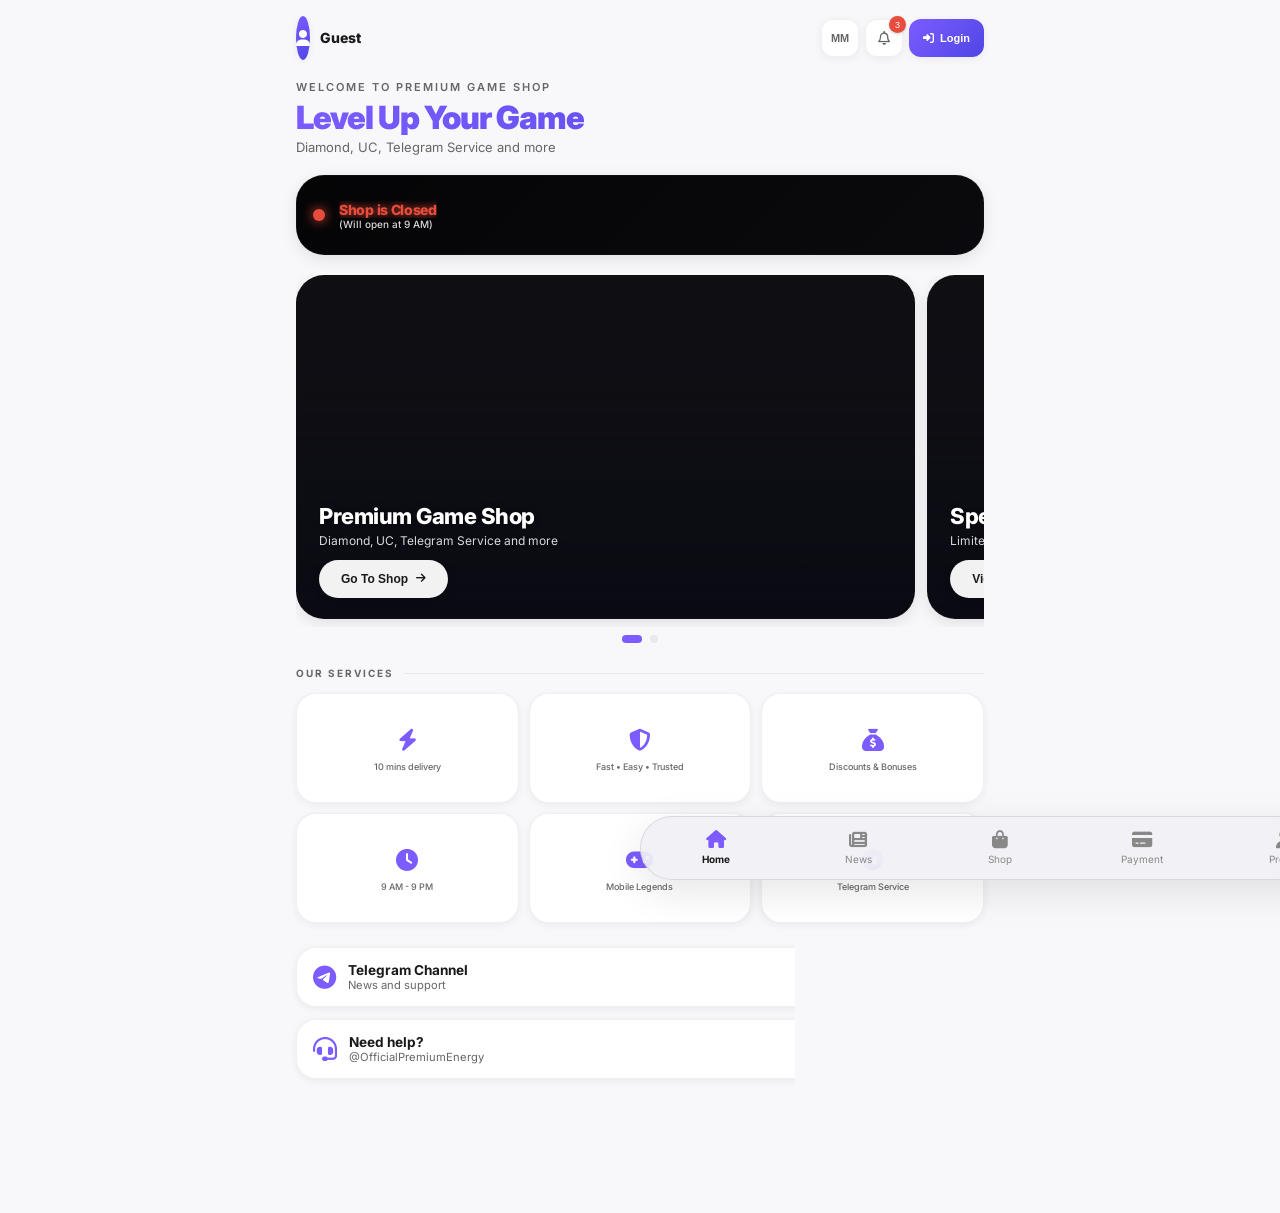
==== commit dcc5a1cc: "Update index.html" ====
--- a/index.html
+++ b/index.html
@@ -346,7 +346,7 @@
             box-shadow: 0 12px 40px rgba(0, 0, 0, 0.1);
             opacity: 0;
             transform: translateX(-50%) translateY(70px) scale(0.94);
-            animation: navPremiumReveal 0.9s cubic-bezier(0.22, 1, 0.36, 1) 0.6s forwards;
+            animation: premiumReveal 0.55s cubic-bezier(0.16, 1, 0.3, 1) forwards;
         }
         @keyframes navPremiumReveal {
             0% {
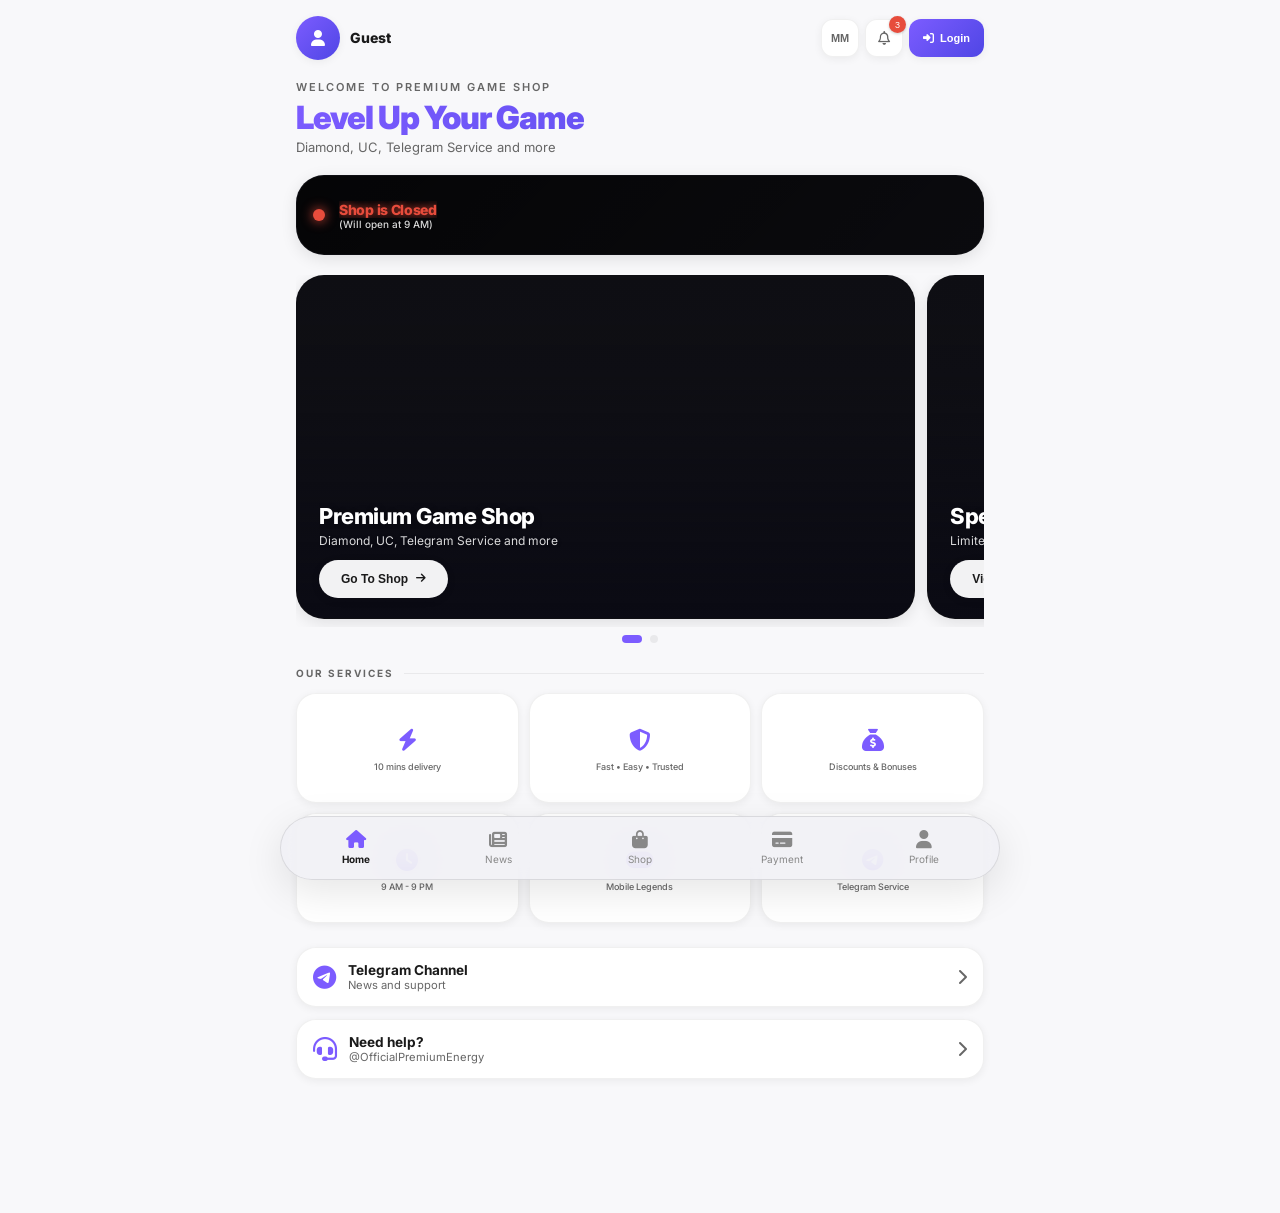
==== commit 1793d7f0: "Update index.html" ====
--- a/index.html
+++ b/index.html
@@ -53,6 +53,7 @@
         .section-title { animation-delay: 0.56s; }
         .services-grid { animation-delay: 0.64s; }
         .contact-section { animation-delay: 0.72s; }
+
         @keyframes premiumReveal {
             0% {
                 opacity: 0;
@@ -68,7 +69,7 @@
         .header { display: flex; align-items: center; justify-content: space-between; gap: 8px; margin-bottom: 20px; flex-wrap: wrap; }
         .user-area { display: flex; align-items: center; gap: 10px; cursor: pointer; }
         .avatar {
-     hero   width: 44px; height: 44px; border-radius: 50%;
+            width: 44px; height: 44px; border-radius: 50%;
             background: linear-gradient(135deg, #7c5cff, #4f46e5);
             display: flex; align-items: center; justify-content: center;
             font-size: 16px; color: #fff; flex-shrink: 0;
@@ -346,7 +347,7 @@
             box-shadow: 0 12px 40px rgba(0, 0, 0, 0.1);
             opacity: 0;
             transform: translateX(-50%) translateY(70px) scale(0.94);
-            animation: premiumReveal 0.55s cubic-bezier(0.16, 1, 0.3, 1) forwards;
+            animation: navPremiumReveal 0.5s cubic-bezier(0.16, 1, 0.3, 1) 0.4s forwards;
         }
         @keyframes navPremiumReveal {
             0% {
